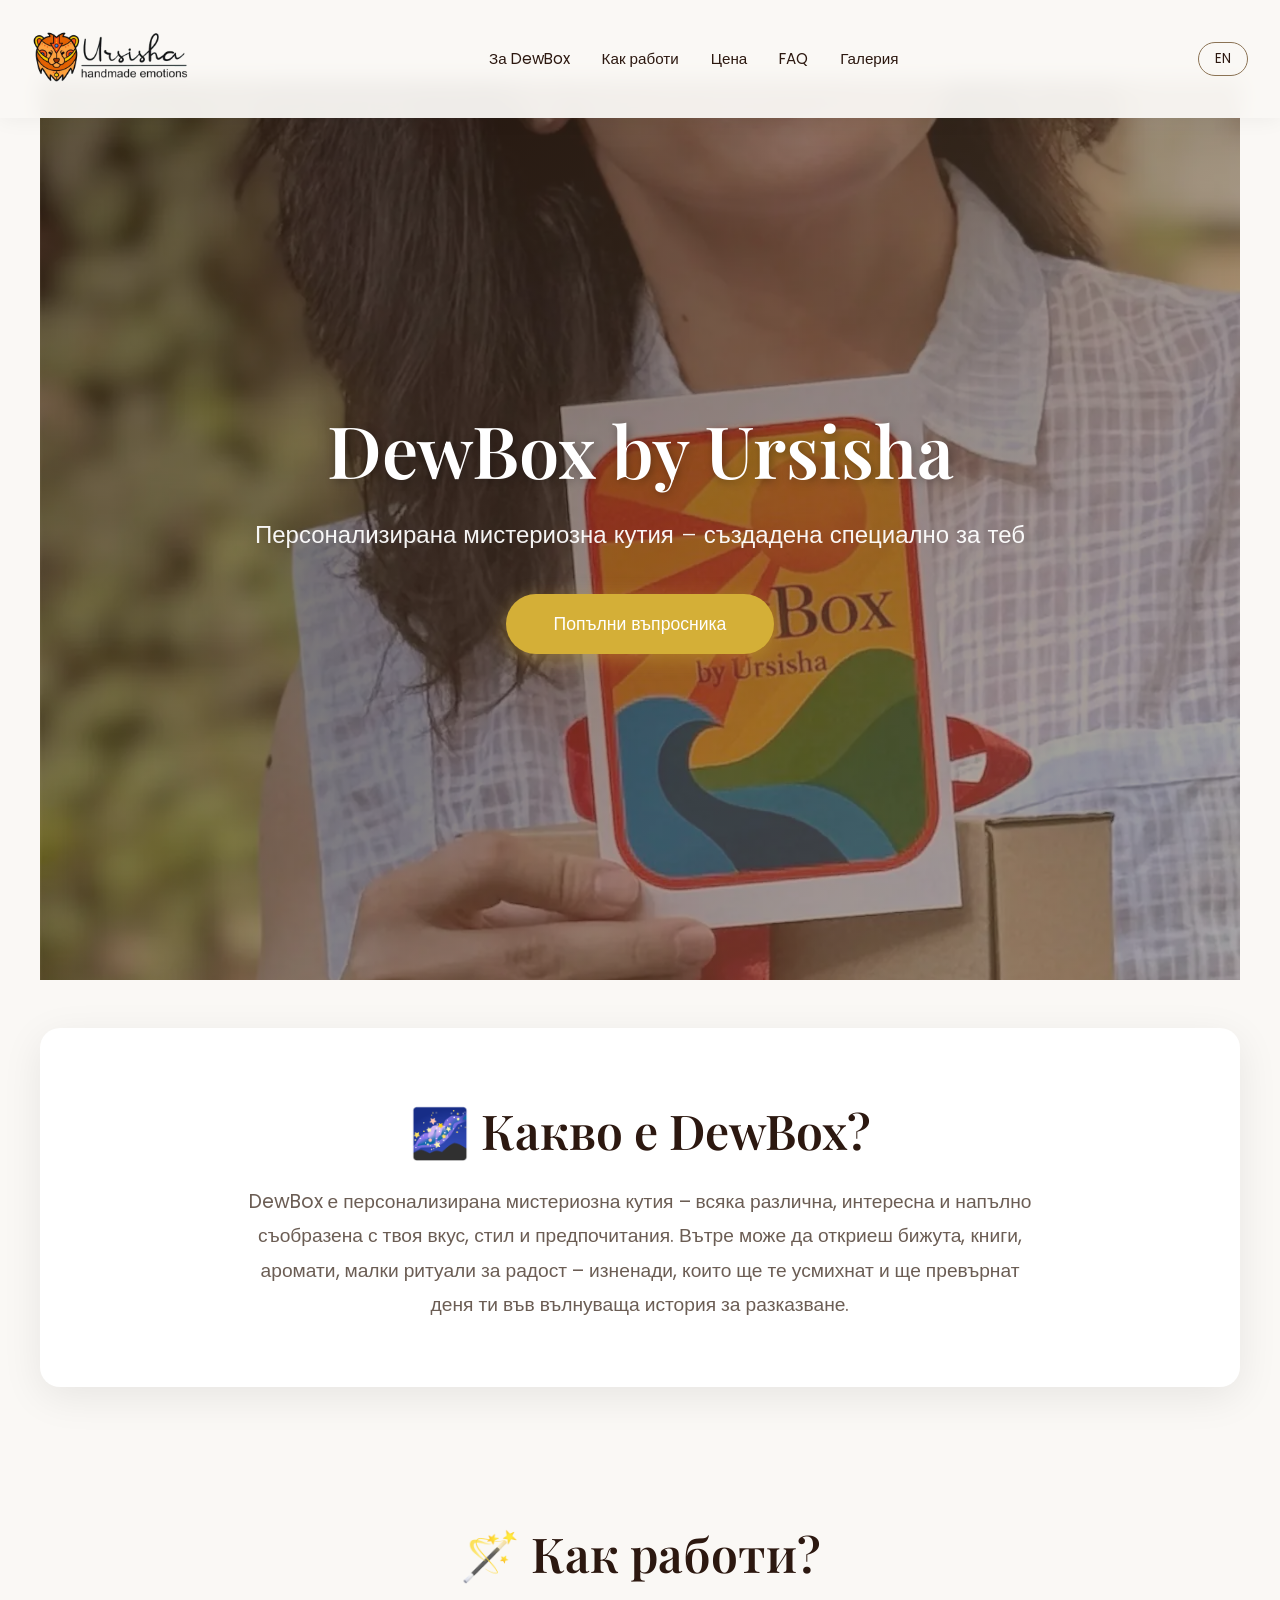
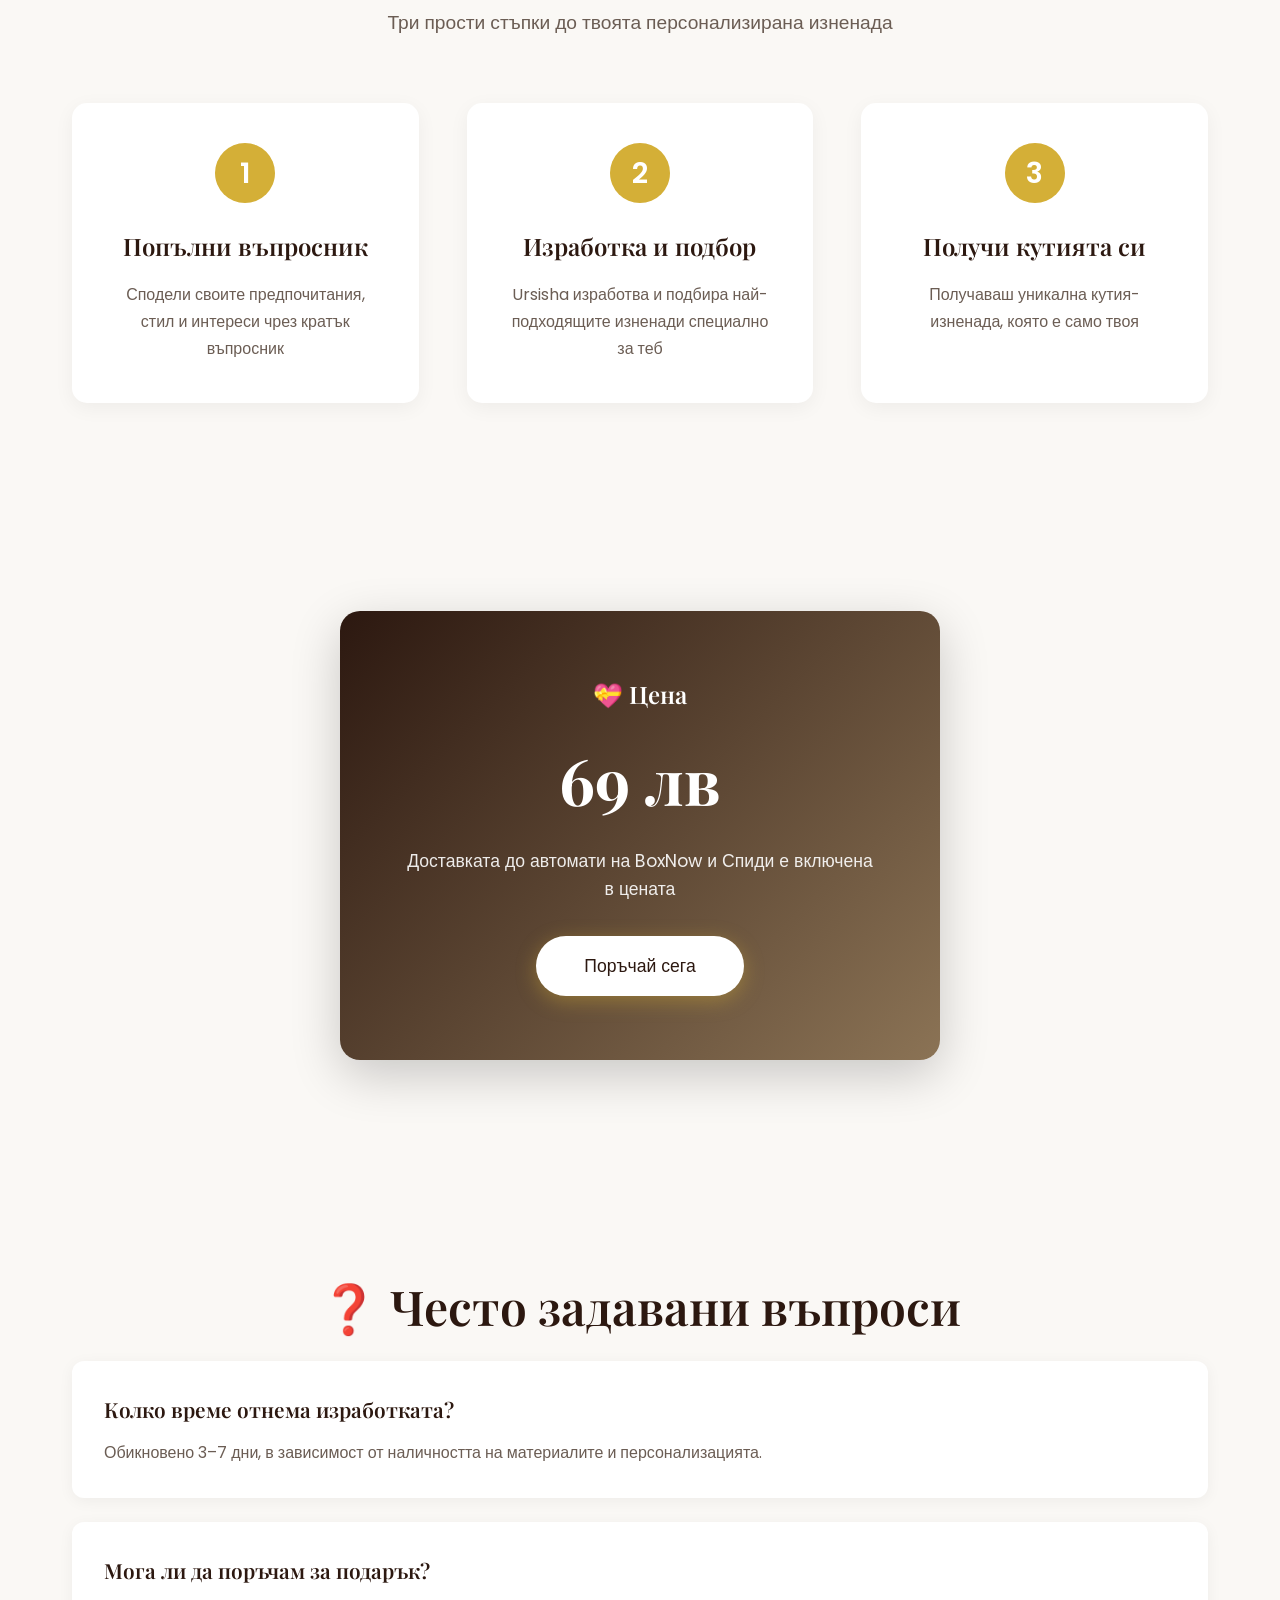
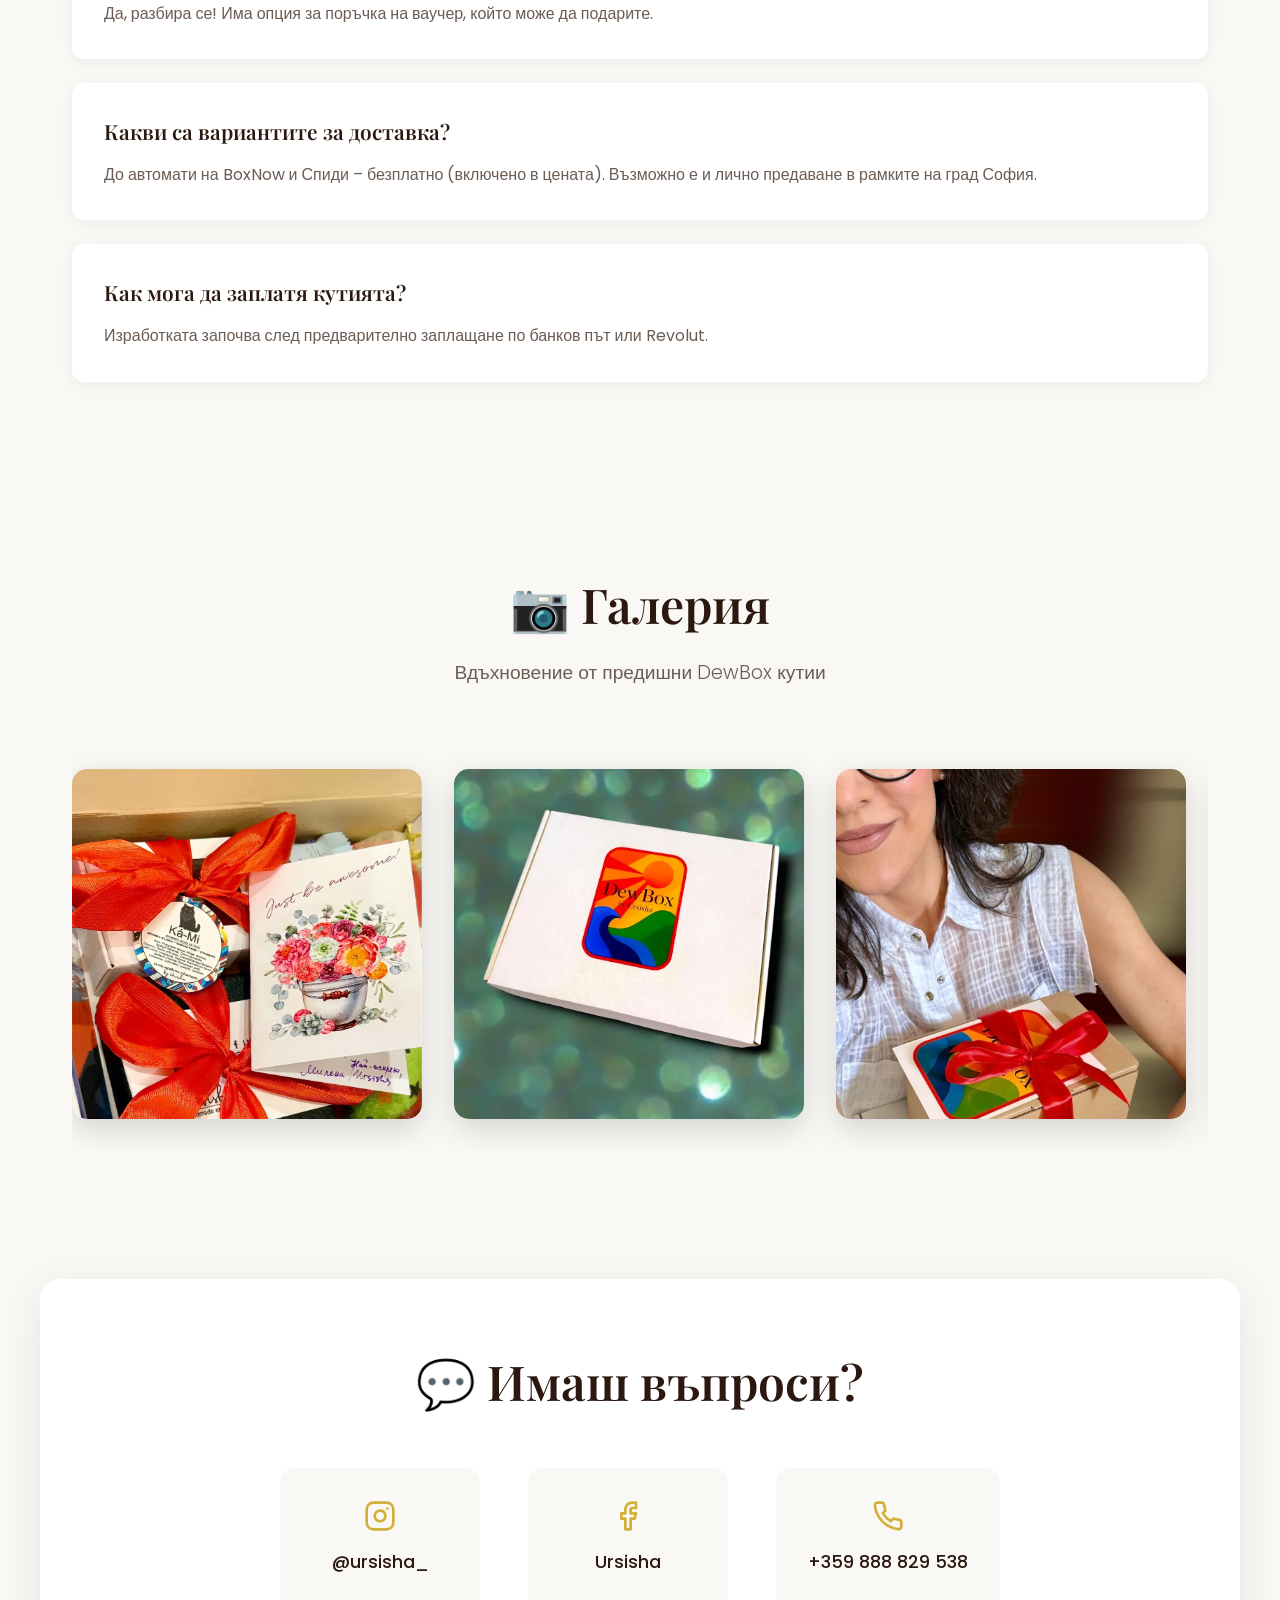
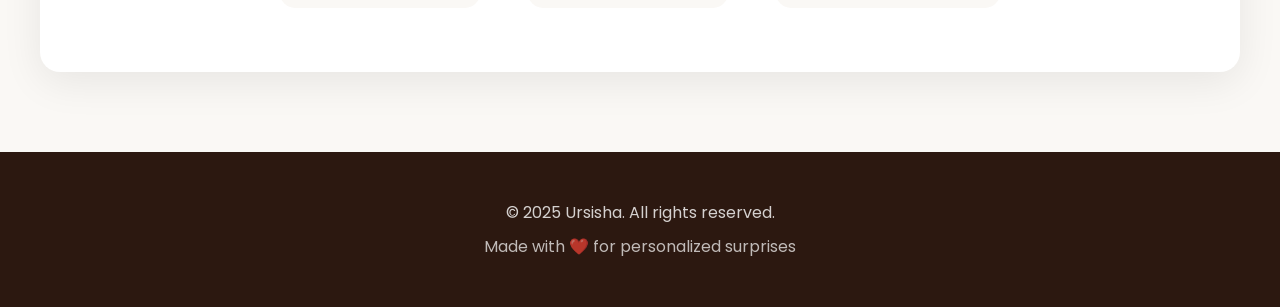
==== index.html @ 119e3745 "Adding hamburger menu for mobile devices" ====
<!DOCTYPE html>
<html lang="bg">
  <head>
    <meta charset="UTF-8" />
    <meta name="viewport" content="width=device-width, initial-scale=1.0" />
    <title>DewBox by Ursisha - Персонализирани Мистериозни Кутии</title>
    <meta
      name="description"
      content="DewBox е персонализирана мистериозна кутия, създадена специално за теб от Ursisha."
    />

    <!-- Favicons -->
    <link
      rel="icon"
      type="image/png"
      sizes="192x192"
      href="assets/icons/favicon-android-chrome-192x192.png"
    />
    <link
      rel="icon"
      type="image/png"
      sizes="512x512"
      href="assets/icons/favicon-android-chrome-512x512.png"
    />
    <link
      rel="apple-touch-icon"
      sizes="180x180"
      href="assets/icons/favicon-apple-touch-icon.png"
    />
    <link rel="icon" type="image/png" href="assets/icons/favicon.png" />

    <!-- Preload critical assets -->
    <link rel="preload" as="image" href="assets/hero-poster.webp" />
    <link
      rel="preload"
      as="image"
      href="assets/branding/logo_horizontal.webp"
    />
    <link rel="preload" as="image" href="assets/branding/logo_small.webp" />

    <link rel="preconnect" href="https://fonts.googleapis.com" />
    <link rel="preconnect" href="https://fonts.gstatic.com" crossorigin />
    <link
      href="https://fonts.googleapis.com/css2?family=Playfair+Display:wght@400;500;600;700&family=Poppins:wght@300;400;500;600&display=swap"
      rel="stylesheet"
    />
    <link rel="stylesheet" href="styles.css" />
  </head>
  <body>
    <header>
      <nav>
        <a href="#" class="logo">
          <img
            src="assets/branding/logo_horizontal.webp"
            alt="Ursisha Logo"
            class="logo-img logo-desktop"
          />
          <img
            src="assets/branding/logo_small.webp"
            alt="Ursisha Logo"
            class="logo-img logo-mobile"
          />
        </a>
        <button
          class="menu-toggle"
          onclick="toggleMenu()"
          aria-label="Toggle menu"
        >
          <span></span>
          <span></span>
          <span></span>
        </button>
        <ul class="nav-links">
          <li>
            <a href="#about" class="nav-link-bg" onclick="closeMenu()"
              >За DewBox</a
            >
          </li>
          <li>
            <a href="#how" class="nav-link-bg" onclick="closeMenu()"
              >Как работи</a
            >
          </li>
          <li>
            <a href="#price" class="nav-link-bg" onclick="closeMenu()">Цена</a>
          </li>
          <li>
            <a href="#faq" class="nav-link-bg" onclick="closeMenu()">FAQ</a>
          </li>
          <li>
            <a href="#gallery" class="nav-link-bg" onclick="closeMenu()"
              >Галерия</a
            >
          </li>
        </ul>
        <button class="lang-switch" onclick="toggleLanguage()">EN</button>
      </nav>
    </header>

    <!-- Bulgarian Content -->
    <div id="bg-content" class="lang-content active">
      <section class="hero">
        <video
          class="hero-video"
          autoplay
          muted
          loop
          playsinline
          preload="none"
          poster="assets/hero-poster.webp"
        >
          <source src="assets/dewbox-hero.mp4" type="video/mp4" />
        </video>
        <div class="hero-overlay"></div>
        <div class="hero-content">
          <h1>DewBox by Ursisha</h1>
          <p class="hero-subtitle">
            Персонализирана мистериозна кутия – създадена специално за теб
          </p>
          <a
            href="https://docs.google.com/forms/d/e/1FAIpQLSe4RmO6APw6d88s1cgk26RI1ptLKJVvBPgyv-P5FHh6_43rCA/viewform"
            target="_blank"
            class="cta-button"
            >Попълни въпросника</a
          >
        </div>
      </section>

      <section id="about" class="about">
        <h2 class="section-title">🌌 Какво е DewBox?</h2>
        <p>
          DewBox е персонализирана мистериозна кутия – всяка различна, интересна
          и напълно съобразена с твоя вкус, стил и предпочитания. Вътре може да
          откриеш бижута, книги, аромати, малки ритуали за радост – изненади,
          които ще те усмихнат и ще превърнат деня ти във вълнуваща история за
          разказване.
        </p>
      </section>

      <section id="how">
        <h2 class="section-title">🪄 Как работи?</h2>
        <p class="section-subtitle">
          Три прости стъпки до твоята персонализирана изненада
        </p>
        <div class="steps">
          <div class="step">
            <div class="step-number">1</div>
            <h3>Попълни въпросник</h3>
            <p>
              Сподели своите предпочитания, стил и интереси чрез кратък
              въпросник
            </p>
          </div>
          <div class="step">
            <div class="step-number">2</div>
            <h3>Изработка и подбор</h3>
            <p>
              Ursisha изработва и подбира най-подходящите изненади специално за
              теб
            </p>
          </div>
          <div class="step">
            <div class="step-number">3</div>
            <h3>Получи кутията си</h3>
            <p>Получаваш уникална кутия-изненада, която е само твоя</p>
          </div>
        </div>
      </section>

      <section id="price">
        <div class="price-box">
          <h2>💝 Цена</h2>
          <div class="price-amount">69 лв</div>
          <p class="price-description">
            Доставката до автомати на BoxNow и Спиди е включена в цената
          </p>
          <a
            href="https://docs.google.com/forms/d/e/1FAIpQLSe4RmO6APw6d88s1cgk26RI1ptLKJVvBPgyv-P5FHh6_43rCA/viewform"
            target="_blank"
            class="cta-button"
            style="
              background: white;
              color: var(--primary-color);
              margin-top: 2rem;
            "
            >Поръчай сега</a
          >
        </div>
      </section>

      <section id="faq">
        <h2 class="section-title">❓ Често задавани въпроси</h2>
        <div class="faq-item">
          <h3>Колко време отнема изработката?</h3>
          <p>
            Обикновено 3–7 дни, в зависимост от наличността на материалите и
            персонализацията.
          </p>
        </div>
        <div class="faq-item">
          <h3>Мога ли да поръчам за подарък?</h3>
          <p>
            Да, разбира се! Има опция за поръчка на ваучер, който може да
            подарите.
          </p>
        </div>
        <div class="faq-item">
          <h3>Какви са вариантите за доставка?</h3>
          <p>
            До автомати на BoxNow и Спиди – безплатно (включено в цената).
            Възможно е и лично предаване в рамките на град София.
          </p>
        </div>
        <div class="faq-item">
          <h3>Как мога да заплатя кутията?</h3>
          <p>
            Изработката започва след предварително заплащане по банков път или
            Revolut.
          </p>
        </div>
      </section>

      <section id="gallery">
        <h2 class="section-title">📷 Галерия</h2>
        <p class="section-subtitle">Вдъхновение от предишни DewBox кутии</p>
        <div class="gallery">
          <div class="gallery-item">
            <img
              src="assets/sample1.webp"
              alt="DewBox пример 1"
              loading="lazy"
            />
          </div>
          <div class="gallery-item">
            <img
              src="assets/sample2.webp"
              alt="DewBox пример 2"
              loading="lazy"
            />
          </div>
          <div class="gallery-item">
            <img
              src="assets/sample3.webp"
              alt="DewBox пример 3"
              loading="lazy"
            />
          </div>
          <div class="gallery-item">
            <img
              src="assets/sample4.webp"
              alt="DewBox пример 4"
              loading="lazy"
            />
          </div>
          <div class="gallery-item">
            <img
              src="assets/sample5.webp"
              alt="DewBox пример 5"
              loading="lazy"
            />
          </div>
          <div class="gallery-item">
            <img
              src="assets/sample6.webp"
              alt="DewBox пример 6"
              loading="lazy"
            />
          </div>
          <div class="gallery-item">
            <img
              src="assets/sample7.webp"
              alt="DewBox пример 7"
              loading="lazy"
            />
          </div>
          <div class="gallery-item">
            <img
              src="assets/sample8.webp"
              alt="DewBox пример 8"
              loading="lazy"
            />
          </div>
          <div class="gallery-item">
            <img
              src="assets/sample9.webp"
              alt="DewBox пример 9"
              loading="lazy"
            />
          </div>
        </div>
      </section>

      <section id="contact" class="contact">
        <h2 class="section-title">💬 Имаш въпроси?</h2>
        <div class="contact-info">
          <a
            href="https://instagram.com/ursisha_"
            target="_blank"
            class="contact-item"
          >
            <svg
              xmlns="http://www.w3.org/2000/svg"
              width="32"
              height="32"
              viewBox="0 0 24 24"
              fill="none"
              stroke="currentColor"
              stroke-width="2"
              stroke-linecap="round"
              stroke-linejoin="round"
            >
              <rect x="2" y="2" width="20" height="20" rx="5" ry="5"></rect>
              <path d="M16 11.37A4 4 0 1 1 12.63 8 4 4 0 0 1 16 11.37z"></path>
              <line x1="17.5" y1="6.5" x2="17.51" y2="6.5"></line>
            </svg>
            <span>@ursisha_</span>
          </a>
          <a
            href="https://facebook.com/ursisha"
            target="_blank"
            class="contact-item"
          >
            <svg
              xmlns="http://www.w3.org/2000/svg"
              width="32"
              height="32"
              viewBox="0 0 24 24"
              fill="none"
              stroke="currentColor"
              stroke-width="2"
              stroke-linecap="round"
              stroke-linejoin="round"
            >
              <path
                d="M18 2h-3a5 5 0 0 0-5 5v3H7v4h3v8h4v-8h3l1-4h-4V7a1 1 0 0 1 1-1h3z"
              ></path>
            </svg>
            <span>Ursisha</span>
          </a>
          <a href="tel:+359888829538" class="contact-item">
            <svg
              xmlns="http://www.w3.org/2000/svg"
              width="32"
              height="32"
              viewBox="0 0 24 24"
              fill="none"
              stroke="currentColor"
              stroke-width="2"
              stroke-linecap="round"
              stroke-linejoin="round"
            >
              <path
                d="M22 16.92v3a2 2 0 0 1-2.18 2 19.79 19.79 0 0 1-8.63-3.07 19.5 19.5 0 0 1-6-6 19.79 19.79 0 0 1-3.07-8.67A2 2 0 0 1 4.11 2h3a2 2 0 0 1 2 1.72 12.84 12.84 0 0 0 .7 2.81 2 2 0 0 1-.45 2.11L8.09 9.91a16 16 0 0 0 6 6l1.27-1.27a2 2 0 0 1 2.11-.45 12.84 12.84 0 0 0 2.81.7A2 2 0 0 1 22 16.92z"
              ></path>
            </svg>
            <span>+359 888 829 538</span>
          </a>
        </div>
      </section>
    </div>

    <!-- English Content -->
    <div id="en-content" class="lang-content">
      <section class="hero">
        <video
          class="hero-video"
          autoplay
          muted
          loop
          playsinline
          preload="none"
          poster="assets/hero-poster.webp"
        >
          <source src="assets/dewbox-hero.mp4" type="video/mp4" />
        </video>
        <div class="hero-overlay"></div>
        <div class="hero-content">
          <h1>DewBox by Ursisha</h1>
          <p class="hero-subtitle">
            A personalized mystery box – created just for you
          </p>
          <a
            href="https://docs.google.com/forms/d/e/1FAIpQLSe4RmO6APw6d88s1cgk26RI1ptLKJVvBPgyv-P5FHh6_43rCA/viewform"
            target="_blank"
            class="cta-button"
            >Fill the Questionnaire</a
          >
        </div>
      </section>

      <section id="about" class="about">
        <h2 class="section-title">🌌 What is DewBox?</h2>
        <p>
          DewBox is a personalized mystery box – each one unique, created based
          on your taste, style, and preferences. Every box is a one-of-a-kind
          surprise, carefully crafted for you by Ursisha.
        </p>
      </section>

      <section id="how">
        <h2 class="section-title">🪄 How it works?</h2>
        <p class="section-subtitle">
          Three simple steps to your personalized surprise
        </p>
        <div class="steps">
          <div class="step">
            <div class="step-number">1</div>
            <h3>Fill the Questionnaire</h3>
            <p>
              Share your preferences, style, and interests through a short
              questionnaire
            </p>
          </div>
          <div class="step">
            <div class="step-number">2</div>
            <h3>Creation & Selection</h3>
            <p>
              Ursisha carefully creates and selects the perfect surprises
              tailored for you
            </p>
          </div>
          <div class="step">
            <div class="step-number">3</div>
            <h3>Receive Your Box</h3>
            <p>You receive a unique surprise box made just for you</p>
          </div>
        </div>
      </section>

      <section id="price">
        <div class="price-box">
          <h2>💝 Price</h2>
          <div class="price-amount">69 BGN</div>
          <p class="price-description">
            Delivery to BoxNow and Speedy lockers is included in the price
          </p>
          <a
            href="https://docs.google.com/forms/d/e/1FAIpQLSe4RmO6APw6d88s1cgk26RI1ptLKJVvBPgyv-P5FHh6_43rCA/viewform"
            target="_blank"
            class="cta-button"
            style="
              background: white;
              color: var(--primary-color);
              margin-top: 2rem;
            "
            >Order Now</a
          >
        </div>
      </section>

      <section id="faq">
        <h2 class="section-title">❓ FAQ</h2>
        <div class="faq-item">
          <h3>How long does it take to prepare my box?</h3>
          <p>
            Usually 3–7 days, depending on material availability and
            personalization.
          </p>
        </div>
        <div class="faq-item">
          <h3>Can I order it as a gift?</h3>
          <p>Yes, of course! There's an option to order a gift voucher.</p>
        </div>
        <div class="faq-item">
          <h3>What delivery options are available?</h3>
          <p>
            To BoxNow and Speedy lockers – free of charge (included in the
            price).
          </p>
        </div>
        <div class="faq-item">
          <h3>How can I pay for the box?</h3>
          <p>
            Preparation begins only after prepayment via bank transfer or
            Revolut.
          </p>
        </div>
      </section>

      <section id="gallery">
        <h2 class="section-title">📷 Gallery</h2>
        <p class="section-subtitle">
          Inspiration from previous DewBox creations
        </p>
        <div class="gallery">
          <div class="gallery-item">
            <img
              src="assets/sample1.webp"
              alt="DewBox example 1"
              loading="lazy"
            />
          </div>
          <div class="gallery-item">
            <img
              src="assets/sample2.webp"
              alt="DewBox example 2"
              loading="lazy"
            />
          </div>
          <div class="gallery-item">
            <img
              src="assets/sample3.webp"
              alt="DewBox example 3"
              loading="lazy"
            />
          </div>
          <div class="gallery-item">
            <img
              src="assets/sample4.webp"
              alt="DewBox example 4"
              loading="lazy"
            />
          </div>
          <div class="gallery-item">
            <img
              src="assets/sample5.webp"
              alt="DewBox example 5"
              loading="lazy"
            />
            <div class="gallery-item-caption">DewBox example 5</div>
          </div>
          <div class="gallery-item">
            <img
              src="assets/sample6.webp"
              alt="DewBox example 6"
              loading="lazy"
            />
            <div class="gallery-item-caption">DewBox example 6</div>
          </div>
          <div class="gallery-item">
            <img
              src="assets/sample7.webp"
              alt="DewBox example 7"
              loading="lazy"
            />
            <div class="gallery-item-caption">DewBox example 7</div>
          </div>
          <div class="gallery-item">
            <img
              src="assets/sample8.webp"
              alt="DewBox example 8"
              loading="lazy"
            />
            <div class="gallery-item-caption">DewBox example 8</div>
          </div>
          <div class="gallery-item">
            <img
              src="assets/sample9.webp"
              alt="DewBox example 9"
              loading="lazy"
            />
            <div class="gallery-item-caption">DewBox example 9</div>
          </div>
        </div>
      </section>

      <section id="contact" class="contact">
        <h2 class="section-title">💬 Get in Touch</h2>
        <div class="contact-info">
          <a
            href="https://instagram.com/ursisha_"
            target="_blank"
            class="contact-item"
          >
            <svg
              xmlns="http://www.w3.org/2000/svg"
              width="32"
              height="32"
              viewBox="0 0 24 24"
              fill="none"
              stroke="currentColor"
              stroke-width="2"
              stroke-linecap="round"
              stroke-linejoin="round"
            >
              <rect x="2" y="2" width="20" height="20" rx="5" ry="5"></rect>
              <path d="M16 11.37A4 4 0 1 1 12.63 8 4 4 0 0 1 16 11.37z"></path>
              <line x1="17.5" y1="6.5" x2="17.51" y2="6.5"></line>
            </svg>
            <span>@ursisha_</span>
          </a>
          <a
            href="https://facebook.com/ursisha"
            target="_blank"
            class="contact-item"
          >
            <svg
              xmlns="http://www.w3.org/2000/svg"
              width="32"
              height="32"
              viewBox="0 0 24 24"
              fill="none"
              stroke="currentColor"
              stroke-width="2"
              stroke-linecap="round"
              stroke-linejoin="round"
            >
              <path
                d="M18 2h-3a5 5 0 0 0-5 5v3H7v4h3v8h4v-8h3l1-4h-4V7a1 1 0 0 1 1-1h3z"
              ></path>
            </svg>
            <span>Ursisha</span>
          </a>
          <a href="tel:+359888829538" class="contact-item">
            <svg
              xmlns="http://www.w3.org/2000/svg"
              width="32"
              height="32"
              viewBox="0 0 24 24"
              fill="none"
              stroke="currentColor"
              stroke-width="2"
              stroke-linecap="round"
              stroke-linejoin="round"
            >
              <path
                d="M22 16.92v3a2 2 0 0 1-2.18 2 19.79 19.79 0 0 1-8.63-3.07 19.5 19.5 0 0 1-6-6 19.79 19.79 0 0 1-3.07-8.67A2 2 0 0 1 4.11 2h3a2 2 0 0 1 2 1.72 12.84 12.84 0 0 0 .7 2.81 2 2 0 0 1-.45 2.11L8.09 9.91a16 16 0 0 0 6 6l1.27-1.27a2 2 0 0 1 2.11-.45 12.84 12.84 0 0 0 2.81.7A2 2 0 0 1 22 16.92z"
              ></path>
            </svg>
            <span>+359 888 829 538</span>
          </a>
        </div>
      </section>
    </div>

    <footer>
      <p>&copy; 2025 Ursisha. All rights reserved.</p>
      <p style="margin-top: 0.5rem; opacity: 0.7">
        Made with ❤️ for personalized surprises
      </p>
    </footer>

    <!-- Lightbox Modal -->
    <div id="lightbox" class="lightbox">
      <span class="lightbox-close">&times;</span>
      <img class="lightbox-content" id="lightbox-img" />
      <div class="lightbox-caption" id="lightbox-caption"></div>
      <button class="lightbox-prev">&#10094;</button>
      <button class="lightbox-next">&#10095;</button>
    </div>

    <script>
      let currentLang = "bg";

      // Mobile menu toggle
      function toggleMenu() {
        const navLinks = document.querySelector(".nav-links");
        const menuToggle = document.querySelector(".menu-toggle");
        navLinks.classList.toggle("active");
        menuToggle.classList.toggle("active");
        document.body.style.overflow = navLinks.classList.contains("active")
          ? "hidden"
          : "auto";
      }

      function closeMenu() {
        const navLinks = document.querySelector(".nav-links");
        const menuToggle = document.querySelector(".menu-toggle");
        navLinks.classList.remove("active");
        menuToggle.classList.remove("active");
        document.body.style.overflow = "auto";
      }

      function toggleLanguage() {
        const bgContent = document.getElementById("bg-content");
        const enContent = document.getElementById("en-content");
        const langButton = document.querySelector(".lang-switch");
        const navLinks = document.querySelectorAll(".nav-link-bg");

        if (currentLang === "bg") {
          bgContent.classList.remove("active");
          enContent.classList.add("active");
          langButton.textContent = "BG";
          currentLang = "en";

          // Update nav links text
          navLinks[0].textContent = "About DewBox";
          navLinks[1].textContent = "How it Works";
          navLinks[2].textContent = "Price";
          navLinks[3].textContent = "FAQ";
          navLinks[4].textContent = "Gallery";
        } else {
          enContent.classList.remove("active");
          bgContent.classList.add("active");
          langButton.textContent = "EN";
          currentLang = "bg";

          // Update nav links text
          navLinks[0].textContent = "За DewBox";
          navLinks[1].textContent = "Как работи";
          navLinks[2].textContent = "Цена";
          navLinks[3].textContent = "FAQ";
          navLinks[4].textContent = "Галерия";
        }
      }

      // Smooth scroll with offset for fixed header
      document.querySelectorAll('a[href^="#"]').forEach((anchor) => {
        anchor.addEventListener("click", function (e) {
          e.preventDefault();
          const targetId = this.getAttribute("href");

          // Find the target section within the active language content
          const activeContent = document.querySelector(".lang-content.active");
          const target = activeContent
            ? activeContent.querySelector(targetId)
            : null;

          if (target) {
            const offset = 80;
            const targetPosition = target.offsetTop - offset;
            window.scrollTo({
              top: targetPosition,
              behavior: "smooth",
            });
          }
        });
      });

      // Lightbox functionality
      const lightbox = document.getElementById("lightbox");
      const lightboxImg = document.getElementById("lightbox-img");
      const lightboxCaption = document.getElementById("lightbox-caption");
      const closeBtn = document.querySelector(".lightbox-close");
      const prevBtn = document.querySelector(".lightbox-prev");
      const nextBtn = document.querySelector(".lightbox-next");

      let currentImageIndex = 0;
      let galleryImages = [];

      // Initialize gallery images
      function updateGalleryImages() {
        const activeContent = document.querySelector(".lang-content.active");
        galleryImages = Array.from(
          activeContent.querySelectorAll(".gallery-item img")
        );
      }

      // Open lightbox
      function openLightbox(index) {
        updateGalleryImages();
        currentImageIndex = index;
        lightboxImg.src = galleryImages[currentImageIndex].src;
        lightboxCaption.textContent = galleryImages[currentImageIndex].alt;
        lightbox.style.display = "flex";
        document.body.style.overflow = "hidden";
      }

      // Close lightbox
      function closeLightbox() {
        lightbox.style.display = "none";
        document.body.style.overflow = "auto";
      }

      // Navigate images
      function changeImage(direction) {
        currentImageIndex += direction;
        if (currentImageIndex >= galleryImages.length) {
          currentImageIndex = 0;
        } else if (currentImageIndex < 0) {
          currentImageIndex = galleryImages.length - 1;
        }
        lightboxImg.src = galleryImages[currentImageIndex].src;
        lightboxCaption.textContent = galleryImages[currentImageIndex].alt;
      }

      // Event listeners for gallery items
      document.addEventListener("click", function (e) {
        if (e.target.closest(".gallery-item img")) {
          const activeContent = document.querySelector(".lang-content.active");
          const clickedImg = e.target;
          const images = Array.from(
            activeContent.querySelectorAll(".gallery-item img")
          );
          const index = images.indexOf(clickedImg);
          openLightbox(index);
        }
      });

      // Close lightbox events
      closeBtn.addEventListener("click", closeLightbox);
      lightbox.addEventListener("click", function (e) {
        if (e.target === lightbox) {
          closeLightbox();
        }
      });

      // Navigation buttons
      prevBtn.addEventListener("click", () => changeImage(-1));
      nextBtn.addEventListener("click", () => changeImage(1));

      // Keyboard navigation
      document.addEventListener("keydown", function (e) {
        if (lightbox.style.display === "flex") {
          if (e.key === "Escape") closeLightbox();
          if (e.key === "ArrowLeft") changeImage(-1);
          if (e.key === "ArrowRight") changeImage(1);
        }
      });
    </script>
  </body>
</html>
---- styles.css ----
* {
  margin: 0;
  padding: 0;
  box-sizing: border-box;
}

:root {
  --primary-color: #2c1810;
  --secondary-color: #d4af37;
  --accent-color: #8b7355;
  --light-bg: #faf8f5;
  --text-dark: #2c1810;
  --text-light: #6b5d54;
}

html {
  scroll-behavior: smooth;
}

body {
  font-family: "Poppins", sans-serif;
  color: var(--text-dark);
  line-height: 1.6;
  background-color: var(--light-bg);
}

h1,
h2,
h3 {
  font-family: "Playfair Display", serif;
  font-weight: 600;
}

/* Header */
header {
  position: fixed;
  top: 0;
  width: 100%;
  background: rgba(250, 248, 245, 0.95);
  backdrop-filter: blur(10px);
  z-index: 1000;
  box-shadow: 0 2px 20px rgba(0, 0, 0, 0.05);
}

nav {
  max-width: 1400px;
  margin: 0 auto;
  padding: 1.5rem 2rem;
  display: flex;
  justify-content: space-between;
  align-items: center;
}

.logo {
  font-family: "Playfair Display", serif;
  font-size: 1.8rem;
  font-weight: 700;
  color: var(--primary-color);
  text-decoration: none;
  display: flex;
  align-items: center;
}

.logo-img {
  height: 70px;
  width: auto;
  object-fit: contain;
  transition: transform 0.3s;
}

.logo-mobile {
  display: none;
}

.logo:hover .logo-img {
  transform: scale(1.05);
}

.nav-links {
  display: flex;
  gap: 2rem;
  list-style: none;
}

.nav-links a {
  color: var(--text-dark);
  text-decoration: none;
  font-weight: 400;
  transition: color 0.3s;
  font-size: 0.95rem;
}

.nav-links a:hover {
  color: var(--secondary-color);
}

.lang-switch {
  background: none;
  border: 1px solid var(--accent-color);
  padding: 0.4rem 1rem;
  border-radius: 20px;
  cursor: pointer;
  color: var(--text-dark);
  font-family: "Poppins", sans-serif;
  transition: all 0.3s;
}

.lang-switch:hover {
  background: var(--secondary-color);
  border-color: var(--secondary-color);
  color: white;
}

/* Mobile Menu Toggle */
.menu-toggle {
  display: none;
  flex-direction: column;
  gap: 5px;
  background: none;
  border: none;
  cursor: pointer;
  padding: 0.5rem;
  z-index: 1001;
}

.menu-toggle span {
  width: 25px;
  height: 3px;
  background: var(--primary-color);
  border-radius: 3px;
  transition: all 0.3s ease;
}

.menu-toggle.active span:nth-child(1) {
  transform: rotate(45deg) translate(8px, 8px);
}

.menu-toggle.active span:nth-child(2) {
  opacity: 0;
}

.menu-toggle.active span:nth-child(3) {
  transform: rotate(-45deg) translate(7px, -7px);
}

/* Hero Section */
.hero {
  position: relative;
  height: 100vh;
  display: flex;
  align-items: center;
  justify-content: center;
  overflow: hidden;
  margin-top: 80px;
}

.hero-video {
  position: absolute;
  top: 0;
  left: 0;
  width: 100%;
  height: 100%;
  object-fit: cover;
  z-index: -1;
}

.hero-overlay {
  position: absolute;
  top: 0;
  left: 0;
  width: 100%;
  height: 100%;
  background: linear-gradient(
    135deg,
    rgba(44, 24, 16, 0.7),
    rgba(139, 115, 85, 0.5)
  );
  z-index: 0;
}

.hero-content {
  position: relative;
  text-align: center;
  color: white;
  z-index: 1;
  max-width: 900px;
  padding: 2rem;
}

.hero h1 {
  font-size: 4.5rem;
  margin-bottom: 1.5rem;
  text-shadow: 2px 2px 10px rgba(0, 0, 0, 0.3);
  line-height: 1.2;
}

.hero-subtitle {
  font-size: 1.5rem;
  font-weight: 300;
  margin-bottom: 2.5rem;
  opacity: 0.95;
}

.cta-button {
  display: inline-block;
  padding: 1rem 3rem;
  background: var(--secondary-color);
  color: white;
  text-decoration: none;
  border-radius: 50px;
  font-weight: 500;
  font-size: 1.1rem;
  transition: all 0.3s;
  box-shadow: 0 5px 20px rgba(212, 175, 55, 0.4);
}

.cta-button:hover {
  transform: translateY(-3px);
  box-shadow: 0 8px 30px rgba(212, 175, 55, 0.6);
}

/* Section Styling */
section {
  max-width: 1200px;
  margin: 0 auto;
  padding: 5rem 2rem;
}

.section-title {
  font-size: 3rem;
  text-align: center;
  margin-bottom: 1rem;
  color: var(--primary-color);
}

.section-subtitle {
  text-align: center;
  font-size: 1.2rem;
  color: var(--text-light);
  margin-bottom: 4rem;
  font-weight: 300;
}

/* About Section */
.about {
  background: white;
  border-radius: 20px;
  padding: 4rem;
  margin: 3rem auto;
  box-shadow: 0 10px 40px rgba(0, 0, 0, 0.08);
}

.about p {
  font-size: 1.2rem;
  line-height: 1.8;
  color: var(--text-light);
  text-align: center;
  max-width: 800px;
  margin: 0 auto;
}

/* How It Works */
.steps {
  display: grid;
  grid-template-columns: repeat(auto-fit, minmax(300px, 1fr));
  gap: 3rem;
  margin-top: 3rem;
}

.step {
  background: white;
  padding: 2.5rem;
  border-radius: 15px;
  text-align: center;
  transition: transform 0.3s;
  box-shadow: 0 5px 20px rgba(0, 0, 0, 0.05);
}

.step:hover {
  transform: translateY(-10px);
}

.step-number {
  width: 60px;
  height: 60px;
  background: var(--secondary-color);
  color: white;
  border-radius: 50%;
  display: flex;
  align-items: center;
  justify-content: center;
  font-size: 1.8rem;
  font-weight: 600;
  margin: 0 auto 1.5rem;
}

.step h3 {
  font-size: 1.5rem;
  margin-bottom: 1rem;
  color: var(--primary-color);
}

.step p {
  color: var(--text-light);
  line-height: 1.7;
}

/* Price Section */
.price-box {
  background: linear-gradient(
    135deg,
    var(--primary-color),
    var(--accent-color)
  );
  color: white;
  padding: 4rem;
  border-radius: 20px;
  text-align: center;
  margin: 3rem auto;
  max-width: 600px;
  box-shadow: 0 15px 50px rgba(0, 0, 0, 0.2);
}

.price-amount {
  font-size: 4rem;
  font-weight: 700;
  margin: 1rem 0;
  font-family: "Playfair Display", serif;
}

.price-description {
  font-size: 1.1rem;
  opacity: 0.9;
  margin-top: 1rem;
}

/* FAQ Section */
.faq-item {
  background: white;
  padding: 2rem;
  margin-bottom: 1.5rem;
  border-radius: 12px;
  box-shadow: 0 3px 15px rgba(0, 0, 0, 0.05);
}

.faq-item h3 {
  font-size: 1.3rem;
  margin-bottom: 0.8rem;
  color: var(--primary-color);
}

.faq-item p {
  color: var(--text-light);
  line-height: 1.7;
}

/* Gallery */
.gallery {
  display: flex;
  gap: 2rem;
  margin-top: 3rem;
  overflow-x: auto;
  overflow-y: hidden;
  scroll-snap-type: x mandatory;
  scroll-behavior: smooth;
  padding: 1rem 0 2rem 0;
  -webkit-overflow-scrolling: touch;
}

/* Hide scrollbar for Chrome, Safari and Opera */
.gallery::-webkit-scrollbar {
  height: 8px;
}

.gallery::-webkit-scrollbar-track {
  background: var(--light-bg);
  border-radius: 10px;
}

.gallery::-webkit-scrollbar-thumb {
  background: var(--accent-color);
  border-radius: 10px;
}

.gallery::-webkit-scrollbar-thumb:hover {
  background: var(--secondary-color);
}

.gallery-item {
  position: relative;
  flex: 0 0 350px;
  height: 350px;
  border-radius: 15px;
  overflow: hidden;
  box-shadow: 0 10px 30px rgba(0, 0, 0, 0.15);
  scroll-snap-align: center;
  transition: transform 0.3s;
}

.gallery-item:hover {
  transform: translateY(-10px);
}

.gallery-item img {
  width: 100%;
  height: 100%;
  object-fit: cover;
  transition: transform 0.5s;
}

.gallery-item:hover img {
  transform: scale(1.1);
}

/* Contact Section */
.contact {
  background: white;
  border-radius: 20px;
  padding: 4rem;
  margin: 3rem auto;
  box-shadow: 0 10px 40px rgba(0, 0, 0, 0.08);
  text-align: center;
}

.contact-info {
  display: flex;
  justify-content: center;
  gap: 3rem;
  margin-top: 3rem;
  flex-wrap: wrap;
}

.contact-item {
  display: flex;
  flex-direction: column;
  align-items: center;
  gap: 1rem;
  padding: 2rem;
  background: var(--light-bg);
  border-radius: 15px;
  text-decoration: none;
  color: var(--text-dark);
  transition: all 0.3s;
  min-width: 200px;
}

.contact-item:hover {
  transform: translateY(-5px);
  box-shadow: 0 10px 30px rgba(0, 0, 0, 0.1);
  background: var(--secondary-color);
  color: white;
}

.contact-item svg {
  color: var(--secondary-color);
  transition: color 0.3s;
}

.contact-item:hover svg {
  color: white;
}

.contact-item span {
  font-size: 1.1rem;
  font-weight: 500;
}

/* Lightbox */
.lightbox {
  display: none;
  position: fixed;
  z-index: 2000;
  left: 0;
  top: 0;
  width: 100%;
  height: 100%;
  background-color: rgba(0, 0, 0, 0.95);
  align-items: center;
  justify-content: center;
  animation: fadeIn 0.3s;
}

@keyframes fadeIn {
  from {
    opacity: 0;
  }
  to {
    opacity: 1;
  }
}

.lightbox-content {
  max-width: 90%;
  max-height: 85vh;
  object-fit: contain;
  border-radius: 10px;
  box-shadow: 0 0 50px rgba(255, 255, 255, 0.1);
  animation: zoomIn 0.3s;
}

@keyframes zoomIn {
  from {
    transform: scale(0.8);
  }
  to {
    transform: scale(1);
  }
}

.lightbox-close {
  position: absolute;
  top: 20px;
  right: 40px;
  color: white;
  font-size: 50px;
  font-weight: 300;
  cursor: pointer;
  transition: all 0.3s;
  z-index: 2001;
  line-height: 1;
  user-select: none;
}

.lightbox-close:hover {
  color: var(--secondary-color);
  transform: rotate(90deg);
}

.lightbox-caption {
  position: absolute;
  bottom: 30px;
  left: 50%;
  transform: translateX(-50%);
  color: white;
  font-size: 1.2rem;
  text-align: center;
  background: rgba(0, 0, 0, 0.7);
  padding: 1rem 2rem;
  border-radius: 30px;
  max-width: 80%;
}

.lightbox-prev,
.lightbox-next {
  position: absolute;
  top: 50%;
  transform: translateY(-50%);
  background: rgba(212, 175, 55, 0.8);
  color: white;
  border: none;
  font-size: 30px;
  padding: 1rem 1.5rem;
  cursor: pointer;
  border-radius: 5px;
  transition: all 0.3s;
  z-index: 2001;
  user-select: none;
}

.lightbox-prev:hover,
.lightbox-next:hover {
  background: var(--secondary-color);
  transform: translateY(-50%) scale(1.1);
}

.lightbox-prev {
  left: 30px;
}

.lightbox-next {
  right: 30px;
}

.gallery-item img {
  cursor: pointer;
}

/* Footer */
footer {
  background: var(--primary-color);
  color: white;
  text-align: center;
  padding: 3rem 2rem;
  margin-top: 5rem;
}

footer p {
  opacity: 0.8;
}

/* Language Toggle */
.lang-content {
  display: none;
}

.lang-content.active {
  display: block;
}

/* Responsive */
@media (max-width: 768px) {
  /* Logo switch for mobile */
  .logo-desktop {
    display: none;
  }

  .logo-mobile {
    display: block;
  }

  .logo-img {
    height: 45px;
  }

  /* Mobile navigation */
  nav {
    padding: 1rem 1.5rem;
  }

  .menu-toggle {
    display: flex;
  }

  .nav-links {
    position: fixed;
    top: 0;
    right: -100%;
    height: 100vh;
    width: 70%;
    max-width: 300px;
    background: rgba(250, 248, 245, 0.98);
    backdrop-filter: blur(10px);
    flex-direction: column;
    justify-content: center;
    align-items: center;
    gap: 2rem;
    transition: right 0.3s ease;
    box-shadow: -5px 0 20px rgba(0, 0, 0, 0.1);
    z-index: 999;
  }

  .nav-links.active {
    right: 0;
  }

  .nav-links li {
    opacity: 0;
    transform: translateX(50px);
    transition: all 0.3s ease;
  }

  .nav-links.active li {
    opacity: 1;
    transform: translateX(0);
  }

  .nav-links.active li:nth-child(1) {
    transition-delay: 0.1s;
  }
  .nav-links.active li:nth-child(2) {
    transition-delay: 0.2s;
  }
  .nav-links.active li:nth-child(3) {
    transition-delay: 0.3s;
  }
  .nav-links.active li:nth-child(4) {
    transition-delay: 0.4s;
  }
  .nav-links.active li:nth-child(5) {
    transition-delay: 0.5s;
  }

  .nav-links a {
    font-size: 1.2rem;
    font-weight: 500;
  }

  .lang-switch {
    padding: 0.5rem 1.2rem;
    font-size: 1rem;
  }

  .hero h1 {
    font-size: 2.5rem;
  }

  .hero-subtitle {
    font-size: 1.1rem;
  }

  .section-title {
    font-size: 2rem;
  }

  section {
    padding: 3rem 1.5rem;
  }

  .about {
    padding: 2rem;
  }

  .steps {
    grid-template-columns: 1fr;
  }

  .contact {
    padding: 2rem;
  }

  .contact-info {
    flex-direction: column;
    gap: 1.5rem;
  }

  .contact-item {
    min-width: 100%;
  }

  /* Mobile gallery adjustments */
  .gallery {
    gap: 1rem;
  }

  .gallery-item {
    flex: 0 0 280px;
    height: 280px;
  }

  /* Mobile lightbox adjustments */
  .lightbox-close {
    top: 10px;
    right: 20px;
    font-size: 40px;
  }

  .lightbox-prev,
  .lightbox-next {
    font-size: 24px;
    padding: 0.8rem 1rem;
  }

  .lightbox-prev {
    left: 10px;
  }

  .lightbox-next {
    right: 10px;
  }

  .lightbox-caption {
    font-size: 1rem;
    padding: 0.8rem 1.5rem;
    bottom: 20px;
  }

  .lightbox-content {
    max-width: 95%;
    max-height: 80vh;
  }
}
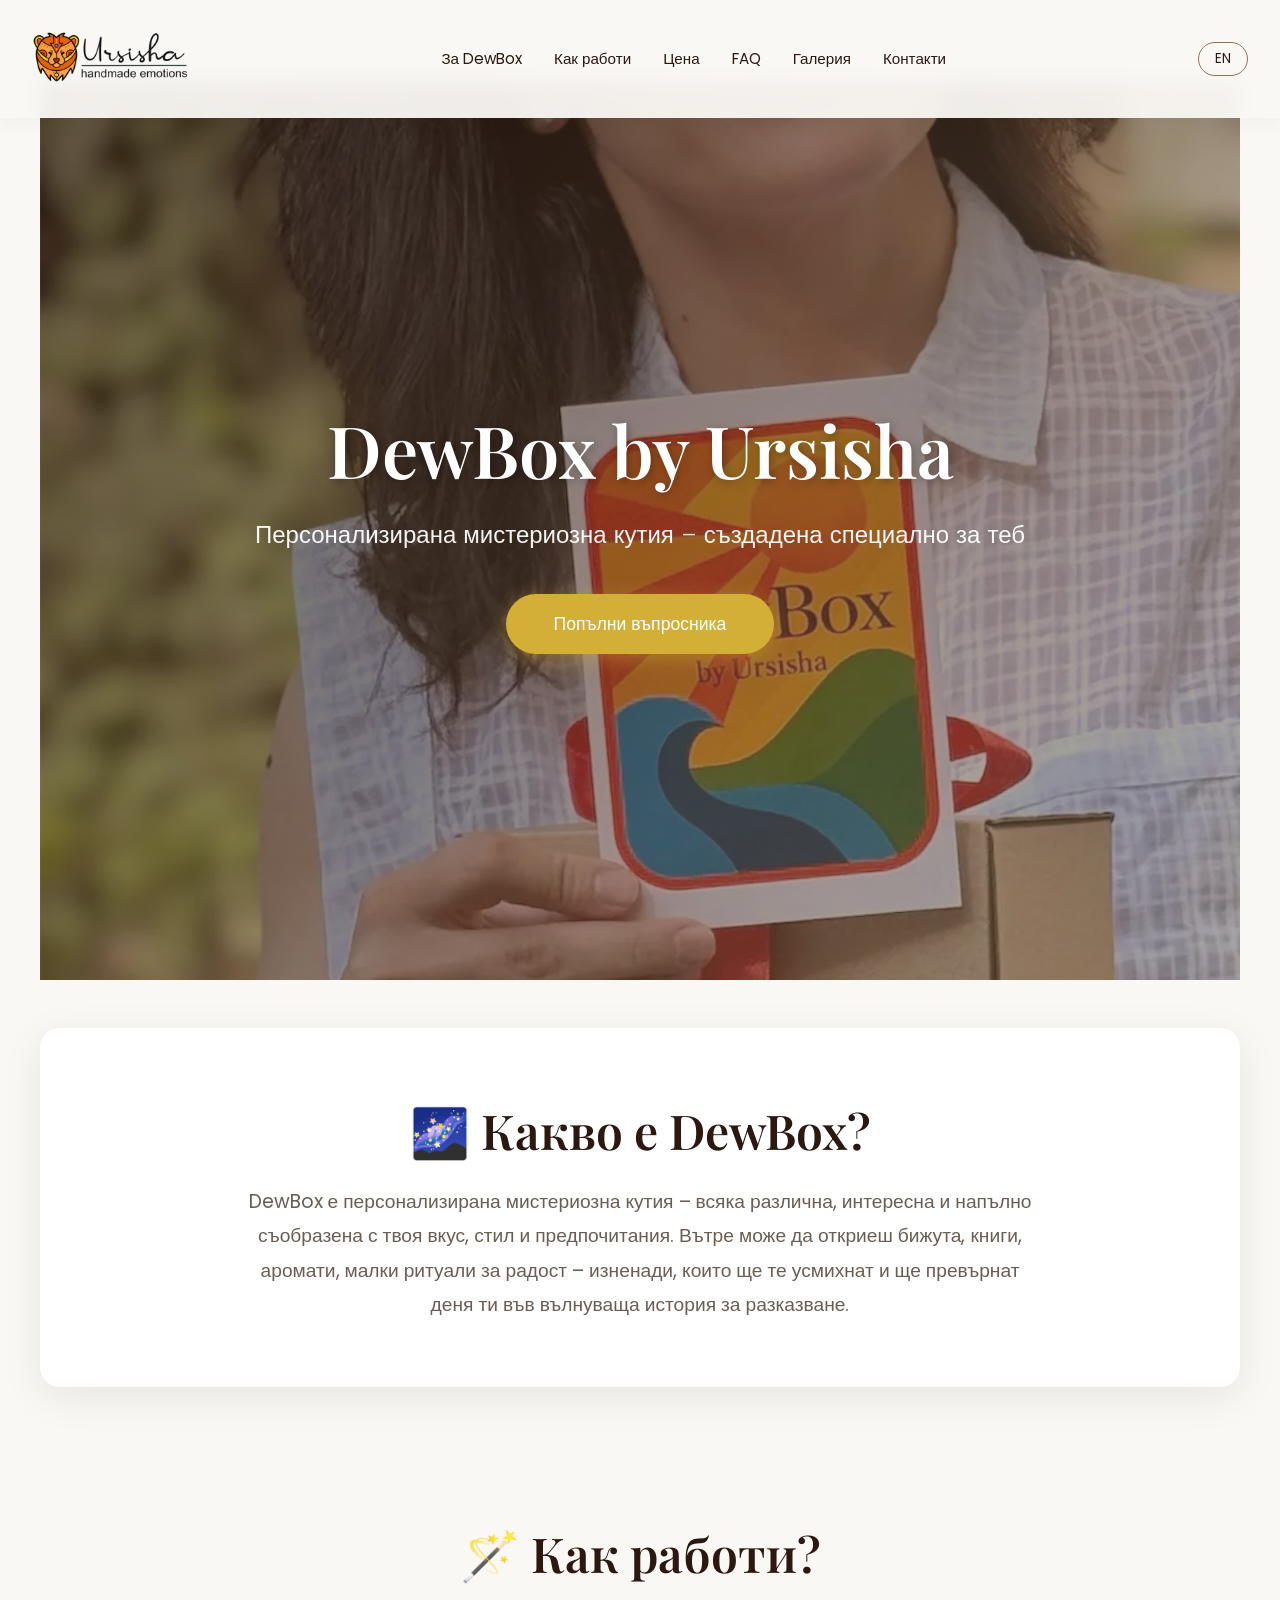
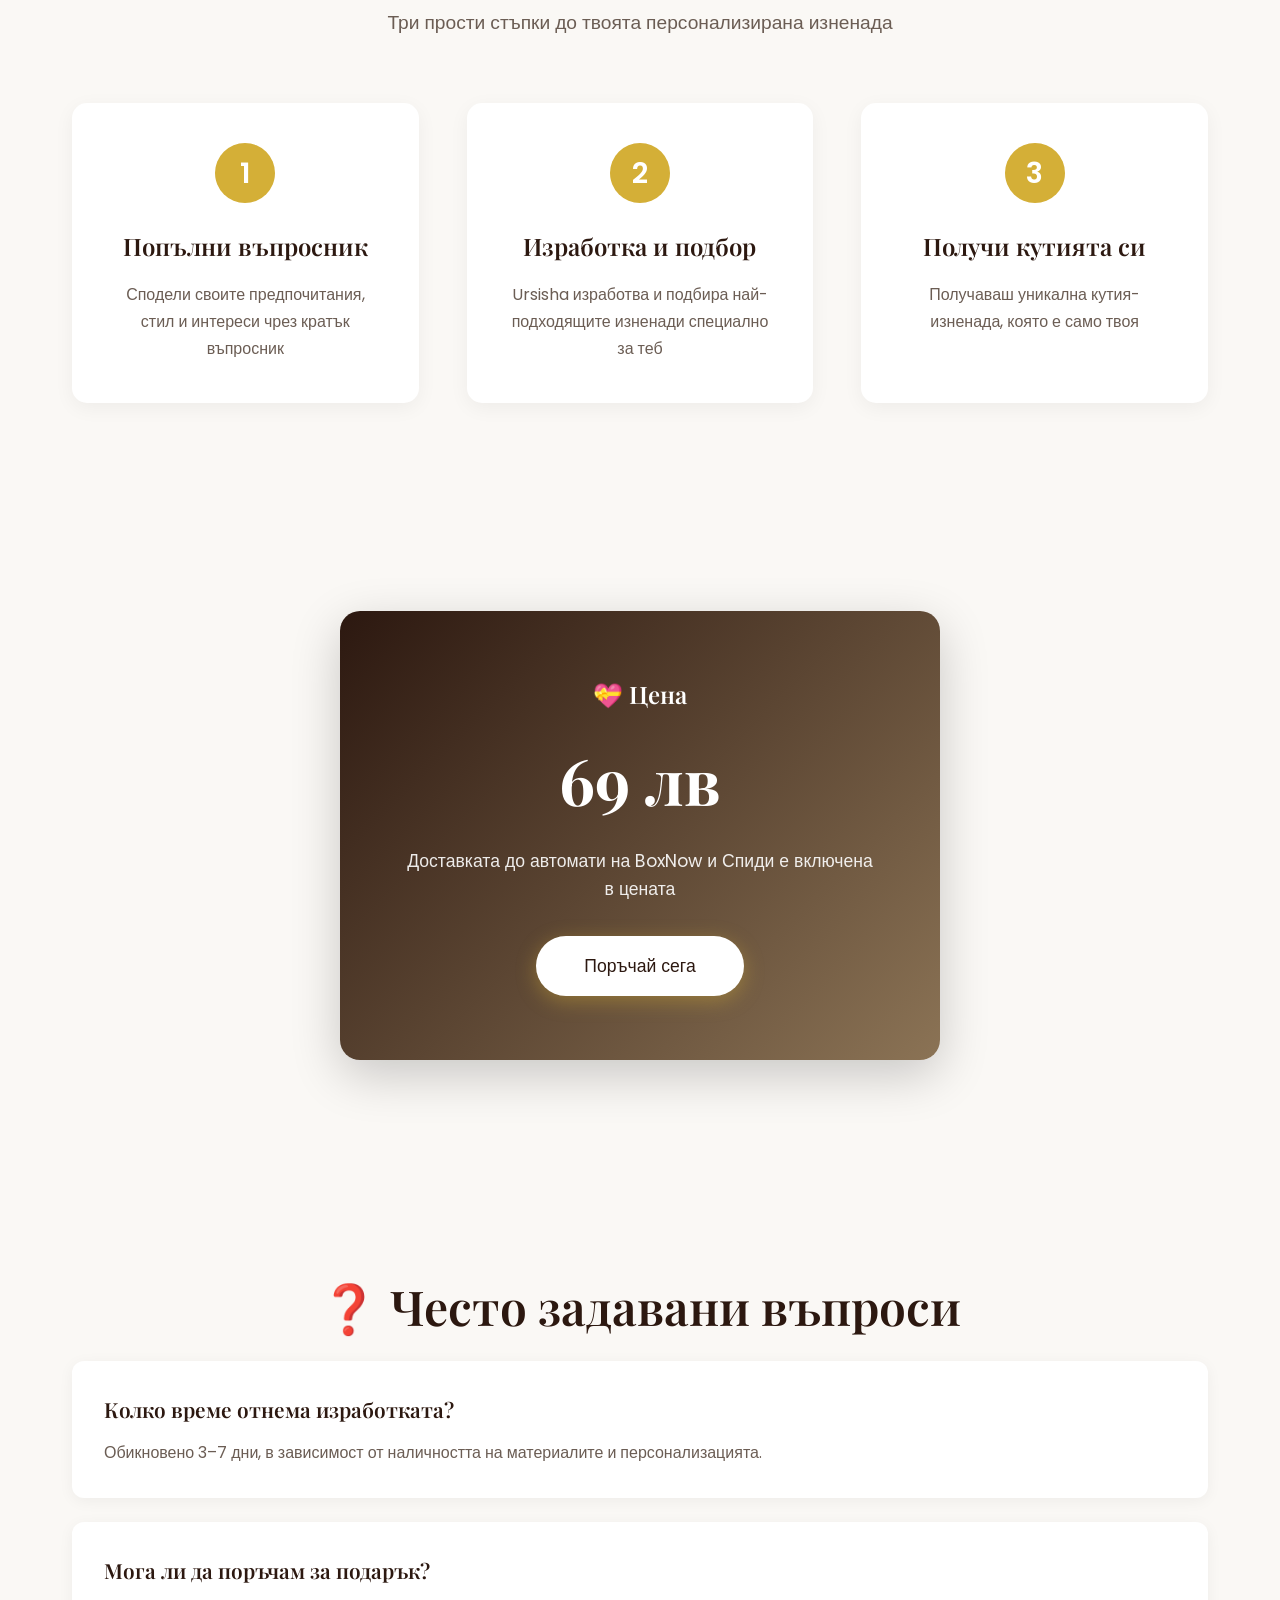
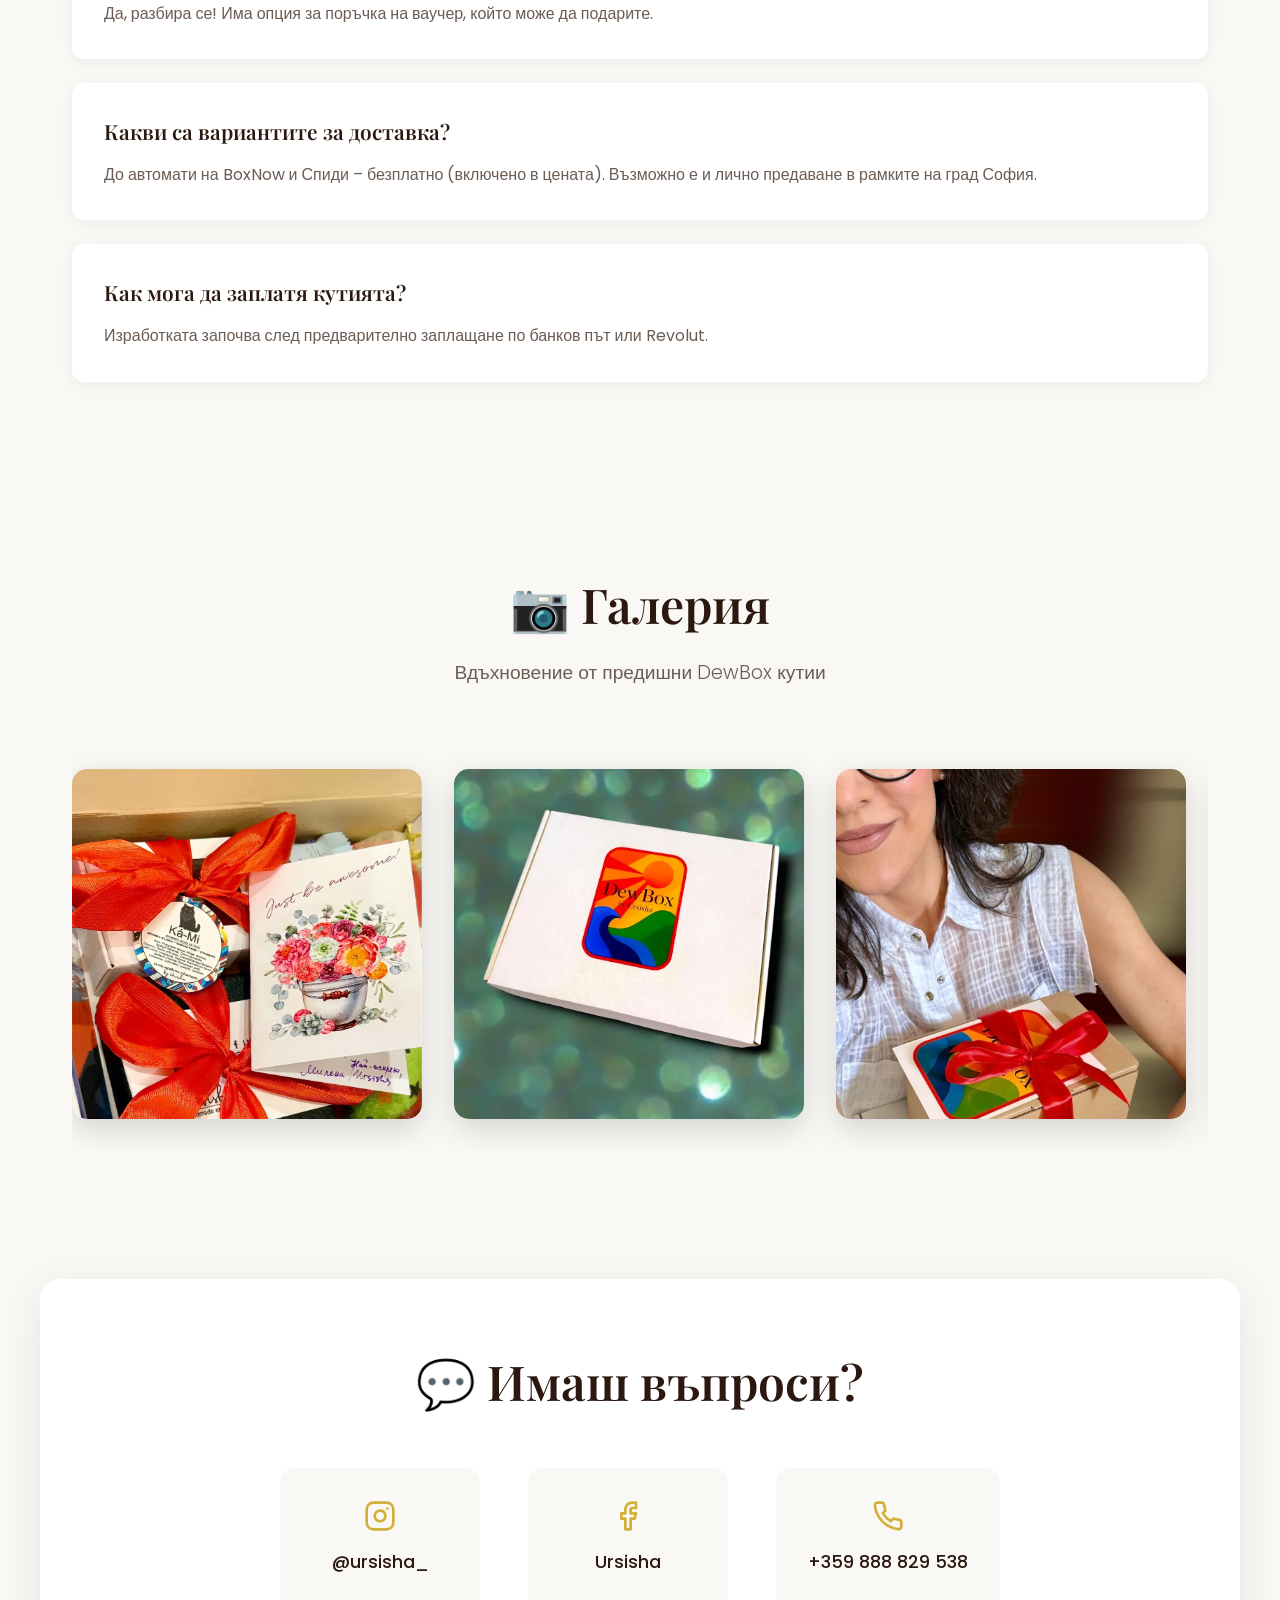
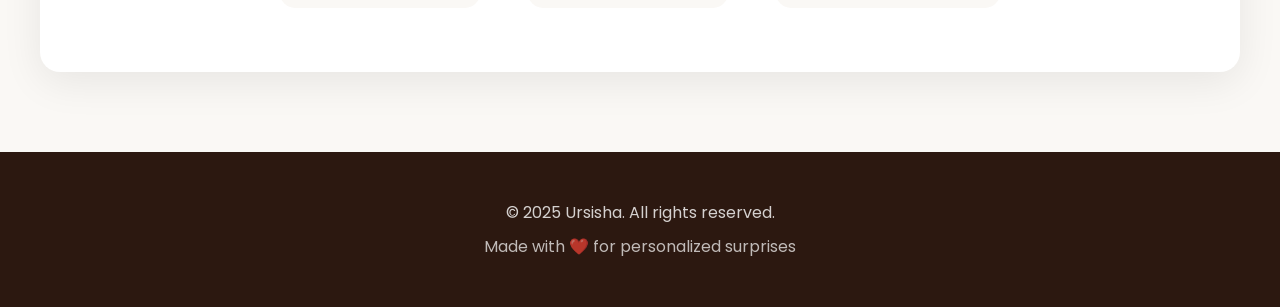
==== commit a1fe285f: "Adding Contacts to header" ====
--- a/index.html
+++ b/index.html
@@ -92,6 +92,11 @@
               >Галерия</a
             >
           </li>
+          <li>
+            <a href="#contact" class="nav-link-bg" onclick="closeMenu()"
+              >Контакти</a
+            >
+          </li>
         </ul>
         <button class="lang-switch" onclick="toggleLanguage()">EN</button>
       </nav>
@@ -679,6 +684,7 @@
           navLinks[2].textContent = "Price";
           navLinks[3].textContent = "FAQ";
           navLinks[4].textContent = "Gallery";
+          navLinks[5].textContent = "Contact";
         } else {
           enContent.classList.remove("active");
           bgContent.classList.add("active");
@@ -691,6 +697,7 @@
           navLinks[2].textContent = "Цена";
           navLinks[3].textContent = "FAQ";
           navLinks[4].textContent = "Галерия";
+          navLinks[5].textContent = "Контакти";
         }
       }
 
--- a/styles.css
+++ b/styles.css
@@ -598,7 +598,7 @@
 }
 
 /* Responsive */
-@media (max-width: 768px) {
+@media (max-width: 830px) {
   /* Logo switch for mobile */
   .logo-desktop {
     display: none;
@@ -669,6 +669,9 @@
   .nav-links.active li:nth-child(5) {
     transition-delay: 0.5s;
   }
+  .nav-links.active li:nth-child(6) {
+    transition-delay: 0.6s;
+  }
 
   .nav-links a {
     font-size: 1.2rem;
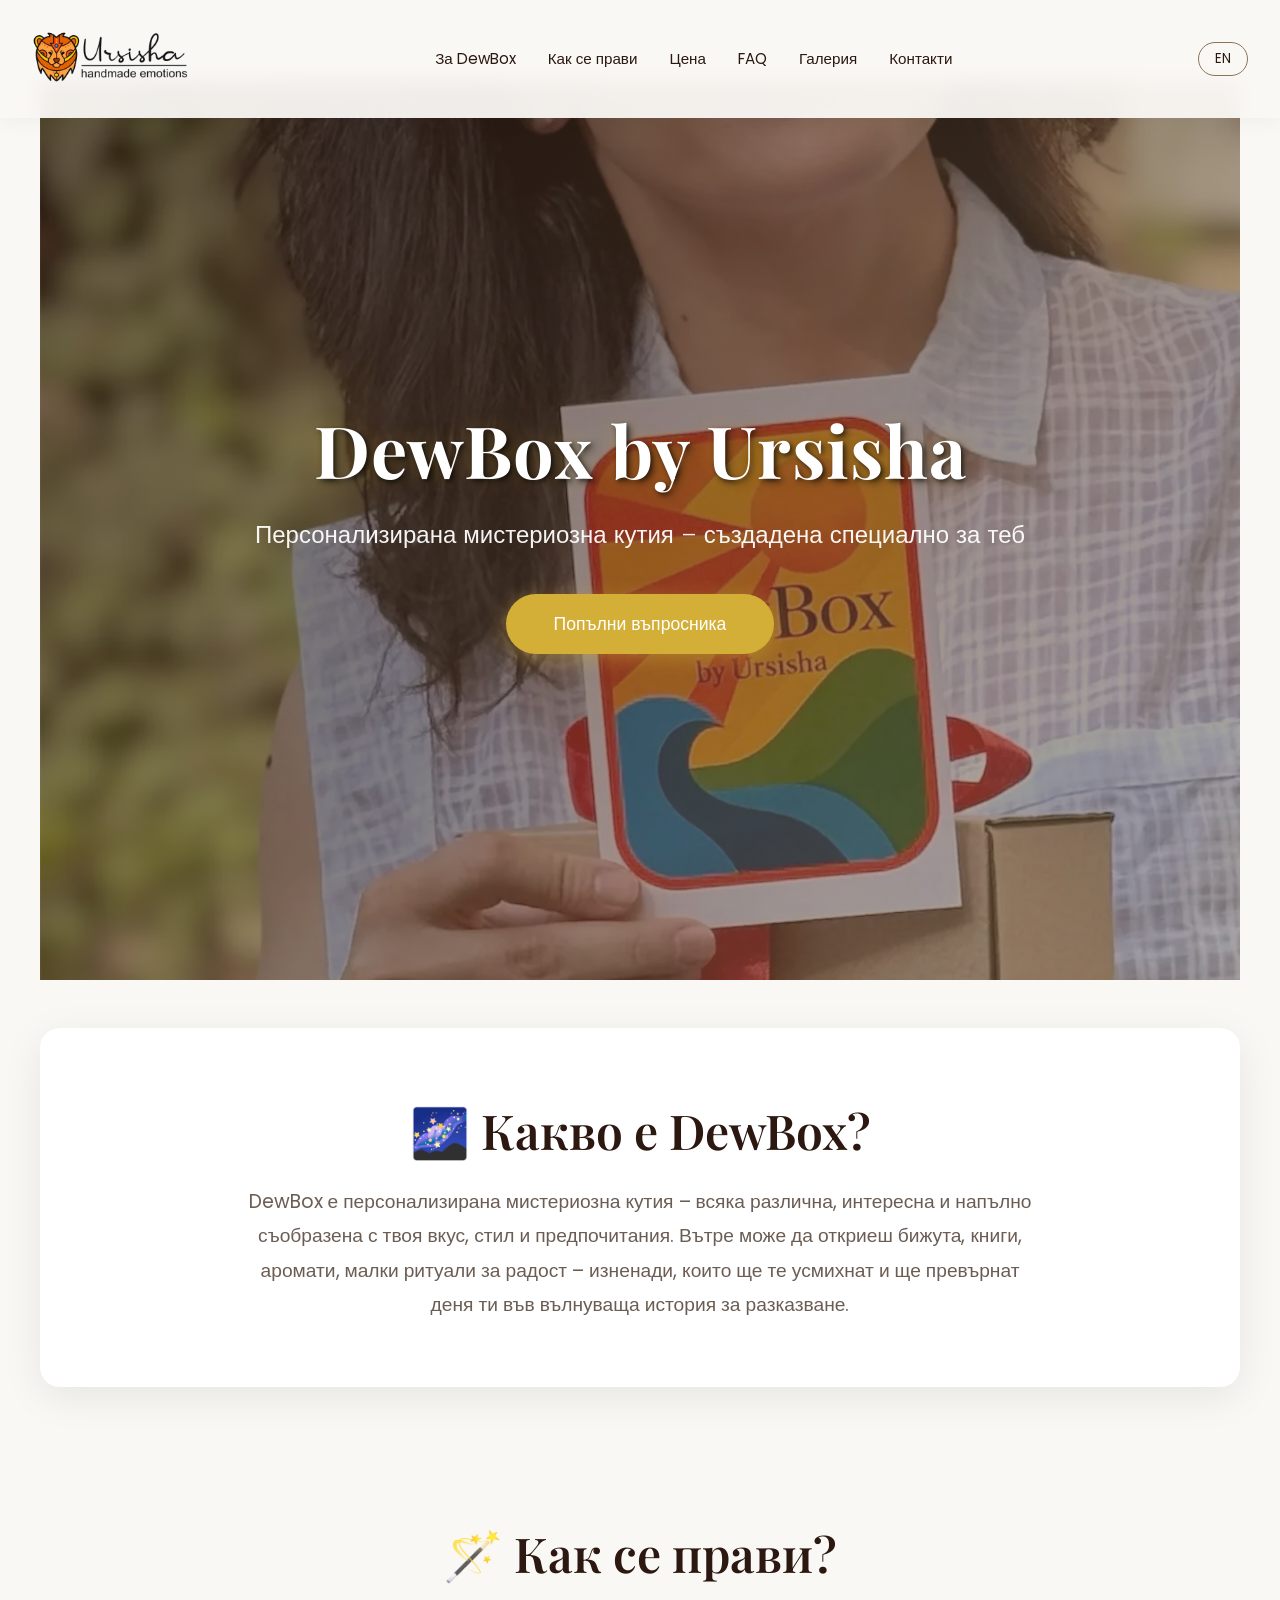
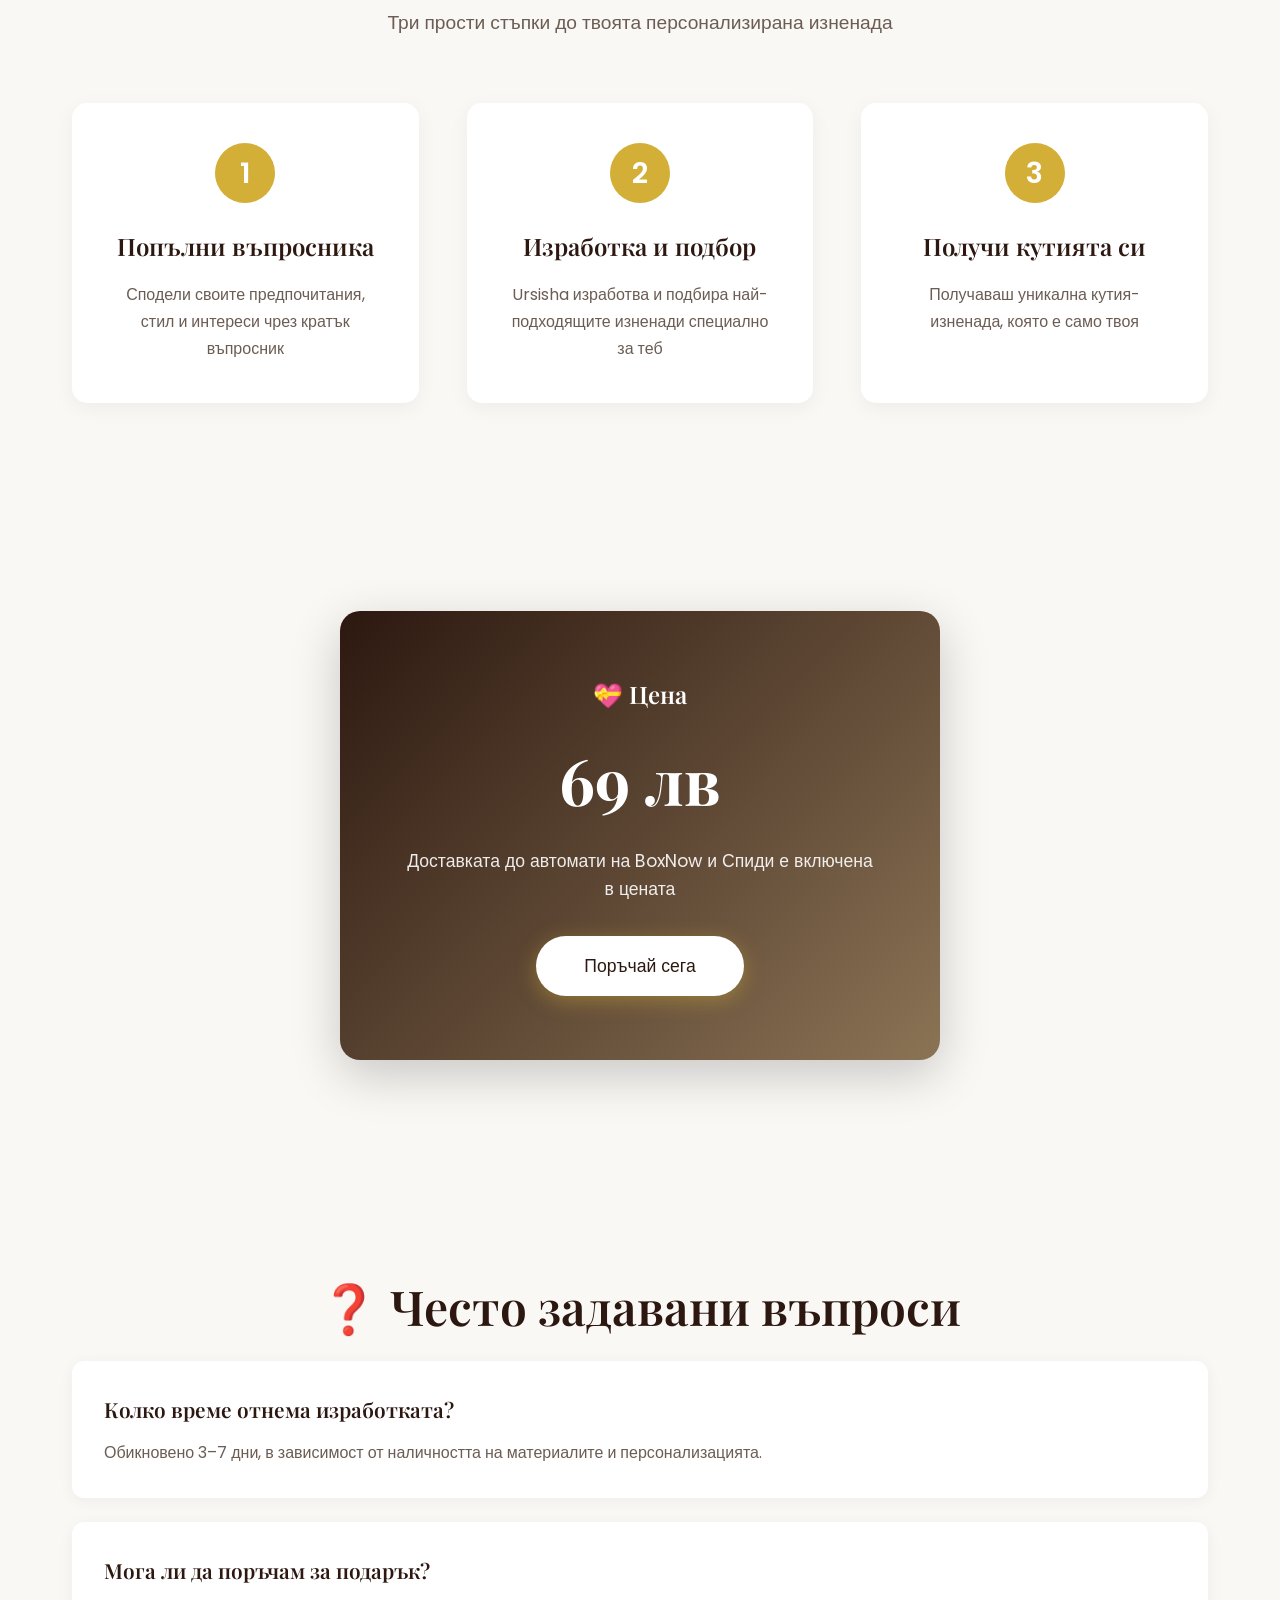
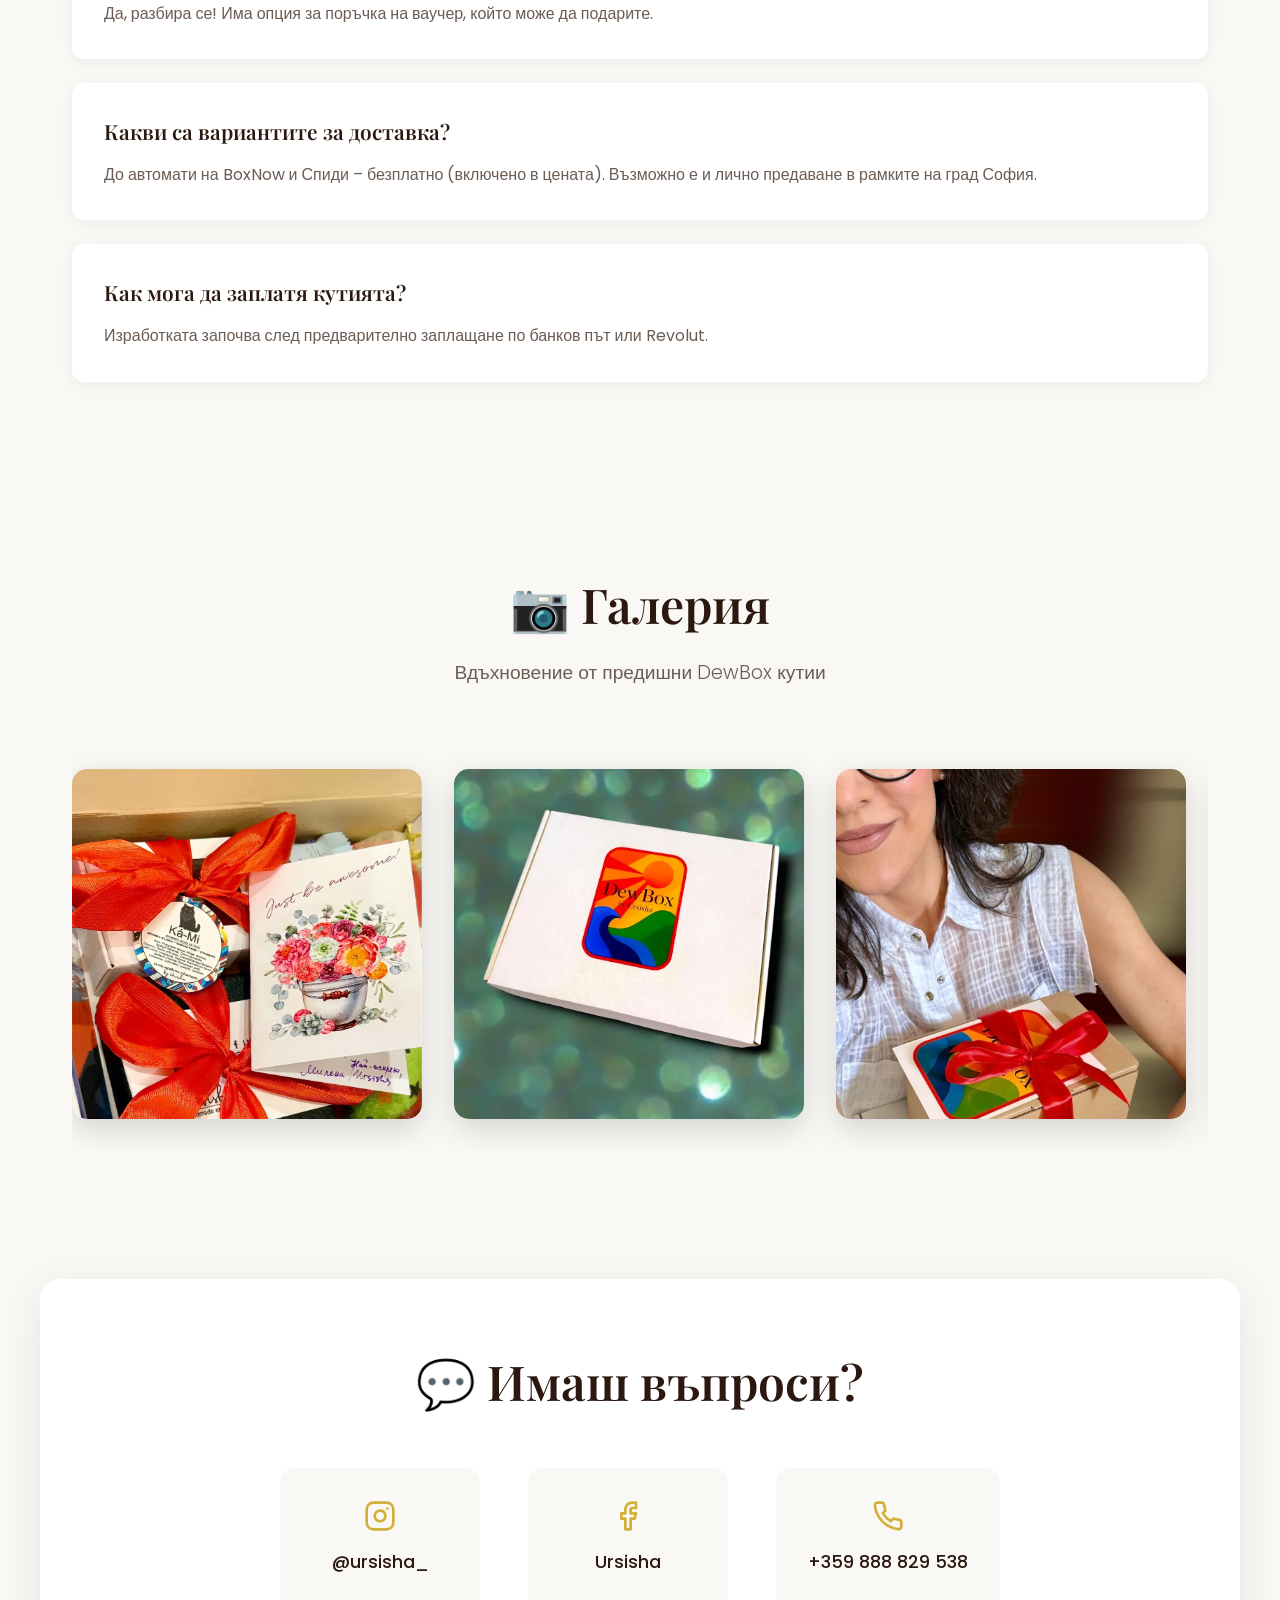
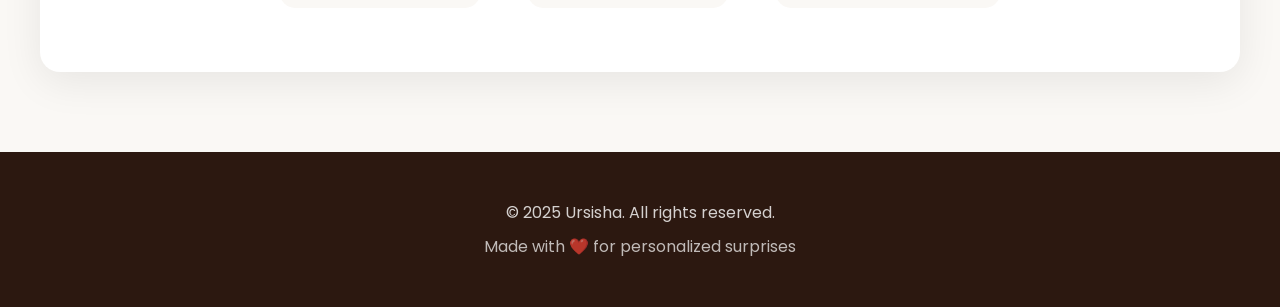
==== commit 52ac900f: "Minor tweaks" ====
--- a/index.html
+++ b/index.html
@@ -78,7 +78,7 @@
           </li>
           <li>
             <a href="#how" class="nav-link-bg" onclick="closeMenu()"
-              >Как работи</a
+              >Как се прави</a
             >
           </li>
           <li>
@@ -143,14 +143,14 @@
       </section>
 
       <section id="how">
-        <h2 class="section-title">🪄 Как работи?</h2>
+        <h2 class="section-title">🪄 Как се прави?</h2>
         <p class="section-subtitle">
           Три прости стъпки до твоята персонализирана изненада
         </p>
         <div class="steps">
           <div class="step">
             <div class="step-number">1</div>
-            <h3>Попълни въпросник</h3>
+            <h3>Попълни въпросника</h3>
             <p>
               Сподели своите предпочитания, стил и интереси чрез кратък
               въпросник
@@ -403,7 +403,7 @@
       </section>
 
       <section id="how">
-        <h2 class="section-title">🪄 How it works?</h2>
+        <h2 class="section-title">🪄 How it's made?</h2>
         <p class="section-subtitle">
           Three simple steps to your personalized surprise
         </p>
@@ -680,7 +680,7 @@
 
           // Update nav links text
           navLinks[0].textContent = "About DewBox";
-          navLinks[1].textContent = "How it Works";
+          navLinks[1].textContent = "How it's made";
           navLinks[2].textContent = "Price";
           navLinks[3].textContent = "FAQ";
           navLinks[4].textContent = "Gallery";
@@ -693,7 +693,7 @@
 
           // Update nav links text
           navLinks[0].textContent = "За DewBox";
-          navLinks[1].textContent = "Как работи";
+          navLinks[1].textContent = "Как се прави";
           navLinks[2].textContent = "Цена";
           navLinks[3].textContent = "FAQ";
           navLinks[4].textContent = "Галерия";
--- a/styles.css
+++ b/styles.css
@@ -190,9 +190,21 @@
 .hero h1 {
   font-size: 4.5rem;
   margin-bottom: 1.5rem;
+  text-shadow: 
+    2px 2px 4px rgba(0, 0, 0, 0.5),
+    4px 4px 8px rgba(0, 0, 0, 0.4),
+    0 0 20px rgba(212, 175, 55, 0.3);
+  line-height: 1.2;
+  letter-spacing: 1px;
+  font-weight: 700;
+}
+
+/* .hero h1 {
+  font-size: 4.5rem;
+  margin-bottom: 1.5rem;
   text-shadow: 2px 2px 10px rgba(0, 0, 0, 0.3);
   line-height: 1.2;
-}
+} */
 
 .hero-subtitle {
   font-size: 1.5rem;
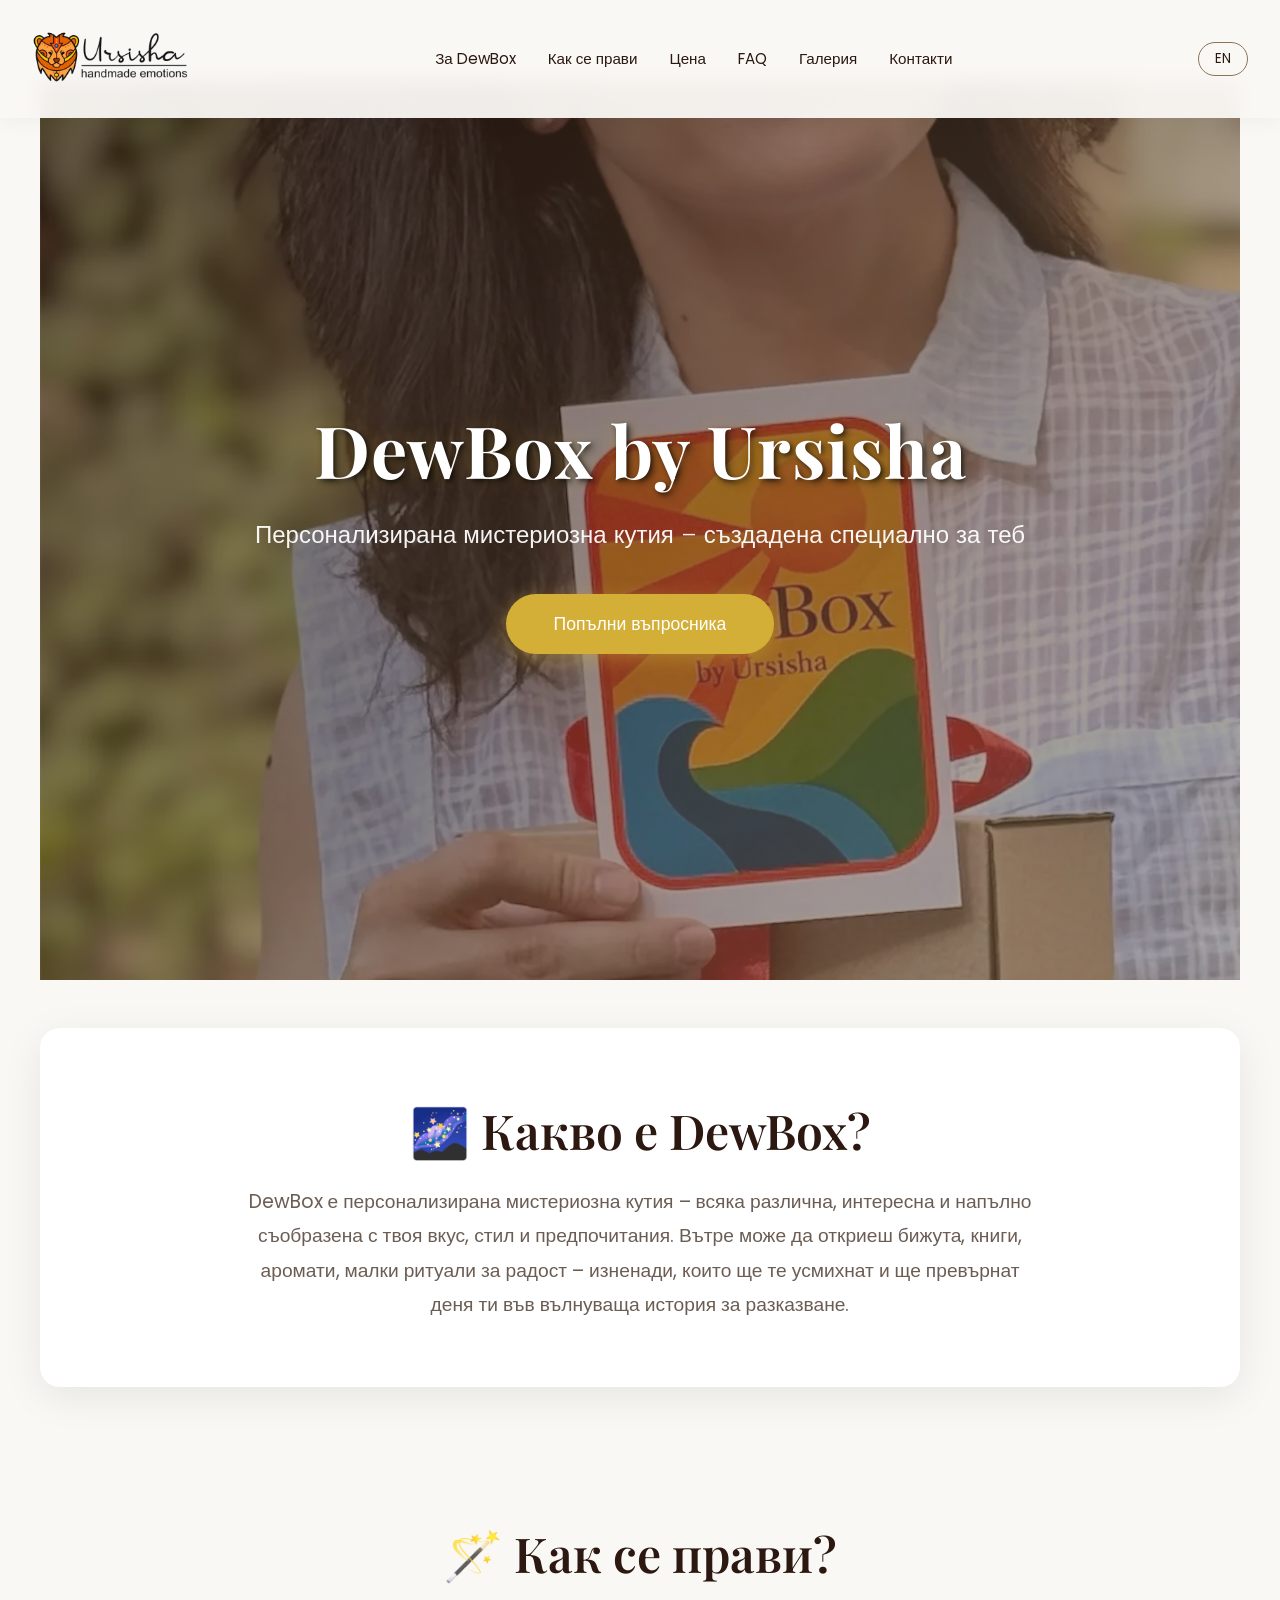
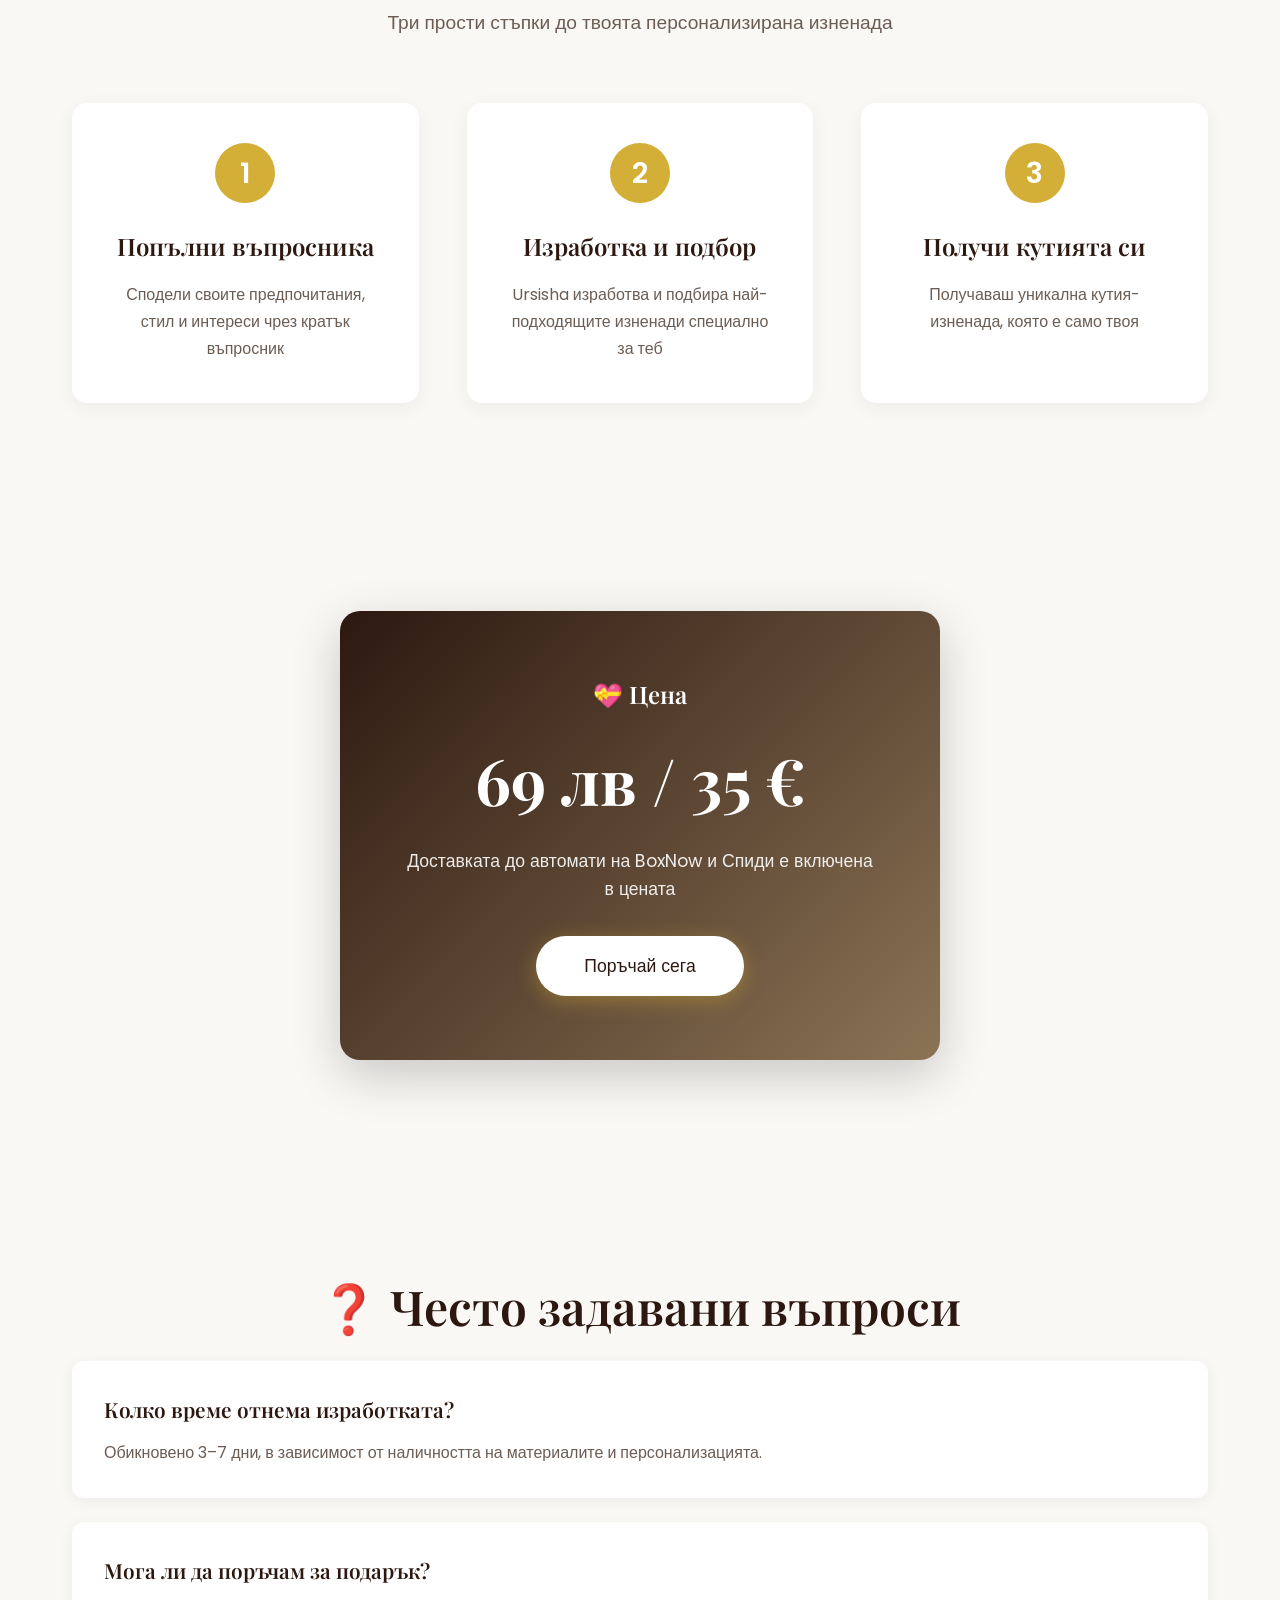
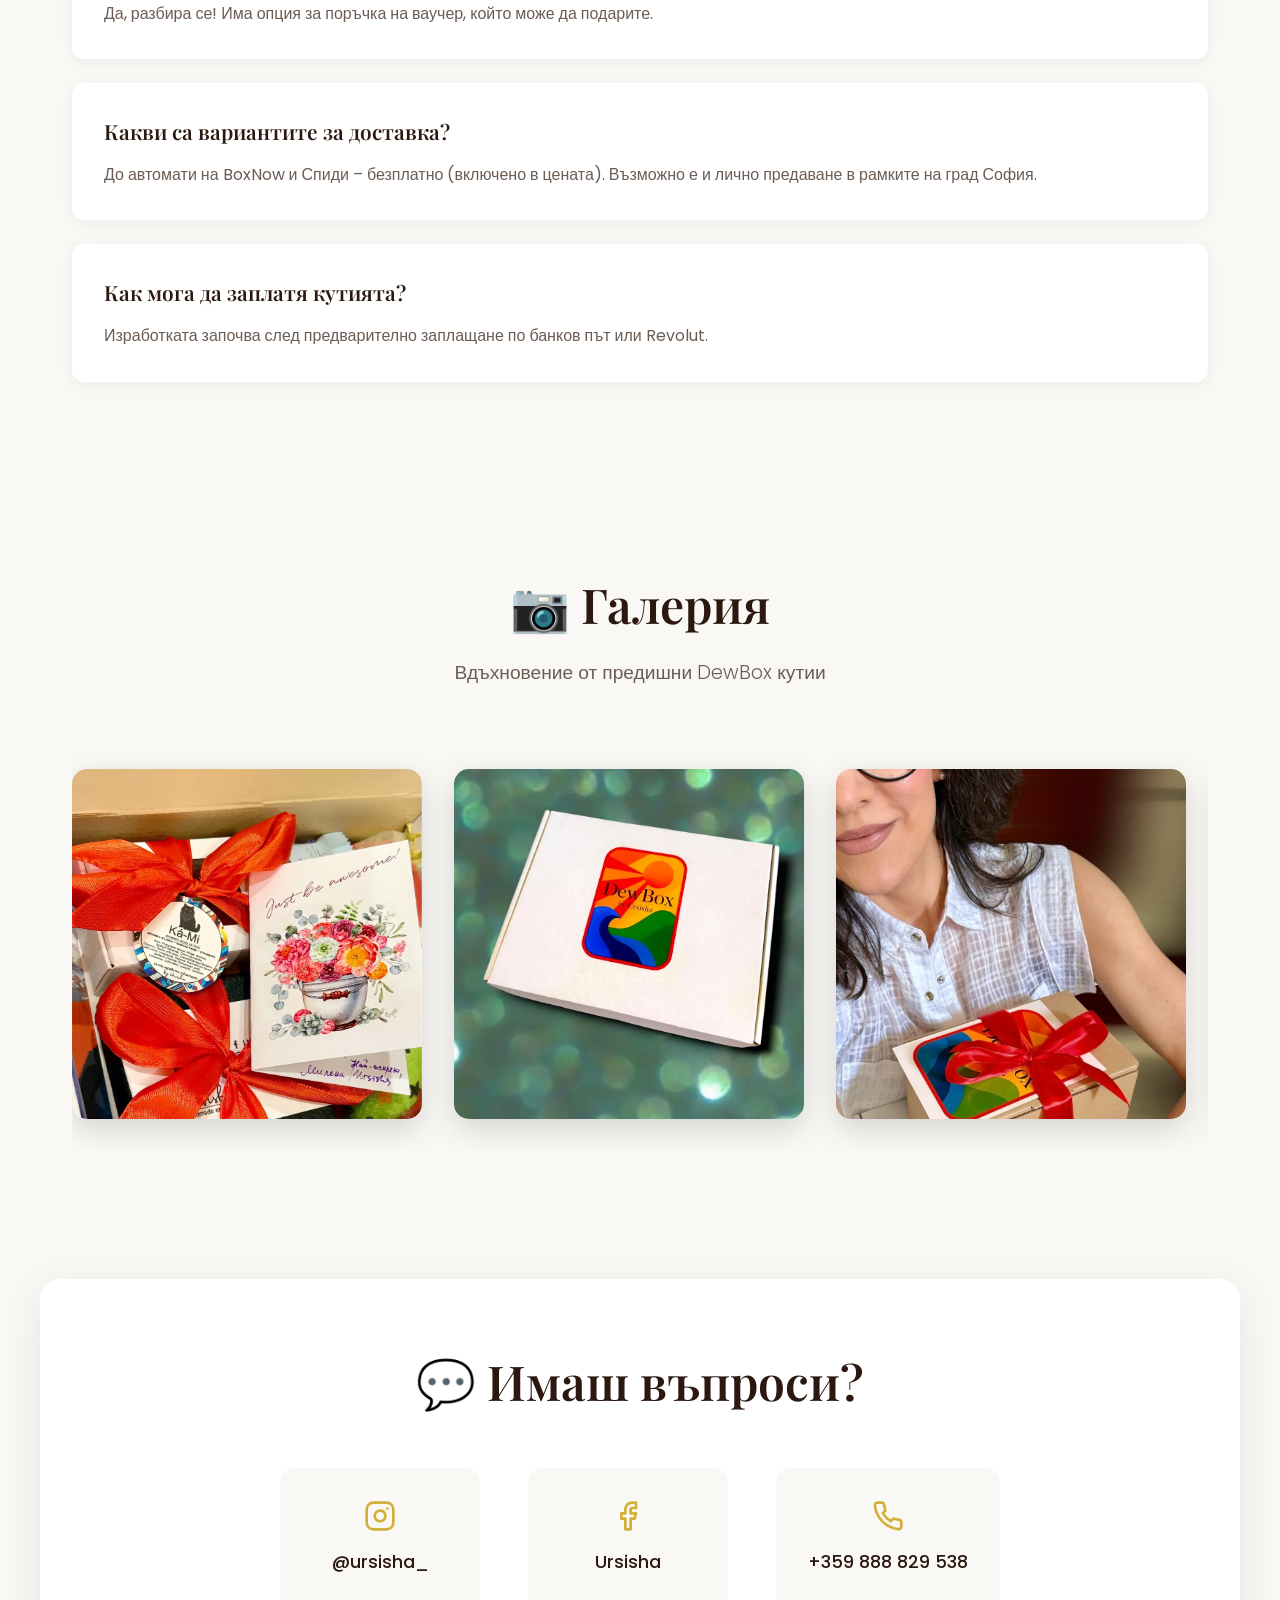
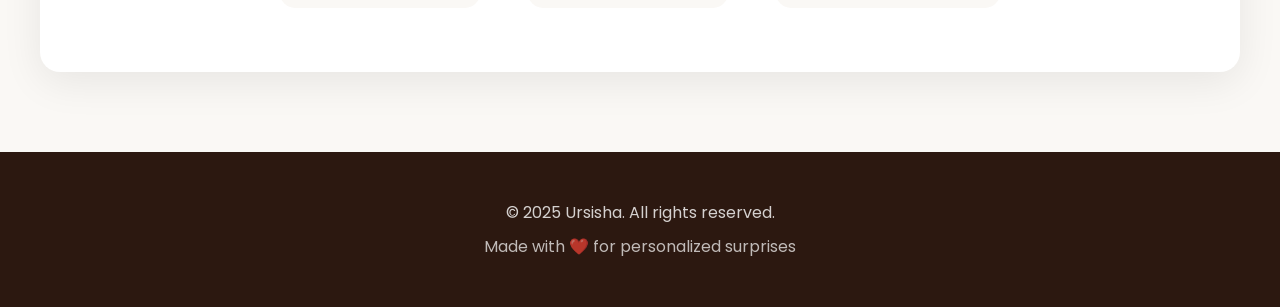
==== commit cc00cf42: "Adding EUR price" ====
--- a/index.html
+++ b/index.html
@@ -175,7 +175,7 @@
       <section id="price">
         <div class="price-box">
           <h2>💝 Цена</h2>
-          <div class="price-amount">69 лв</div>
+          <div class="price-amount">69 лв / 35 €</div>
           <p class="price-description">
             Доставката до автомати на BoxNow и Спиди е включена в цената
           </p>
@@ -435,7 +435,7 @@
       <section id="price">
         <div class="price-box">
           <h2>💝 Price</h2>
-          <div class="price-amount">69 BGN</div>
+          <div class="price-amount">69 BGN / 35 €</div>
           <p class="price-description">
             Delivery to BoxNow and Speedy lockers is included in the price
           </p>
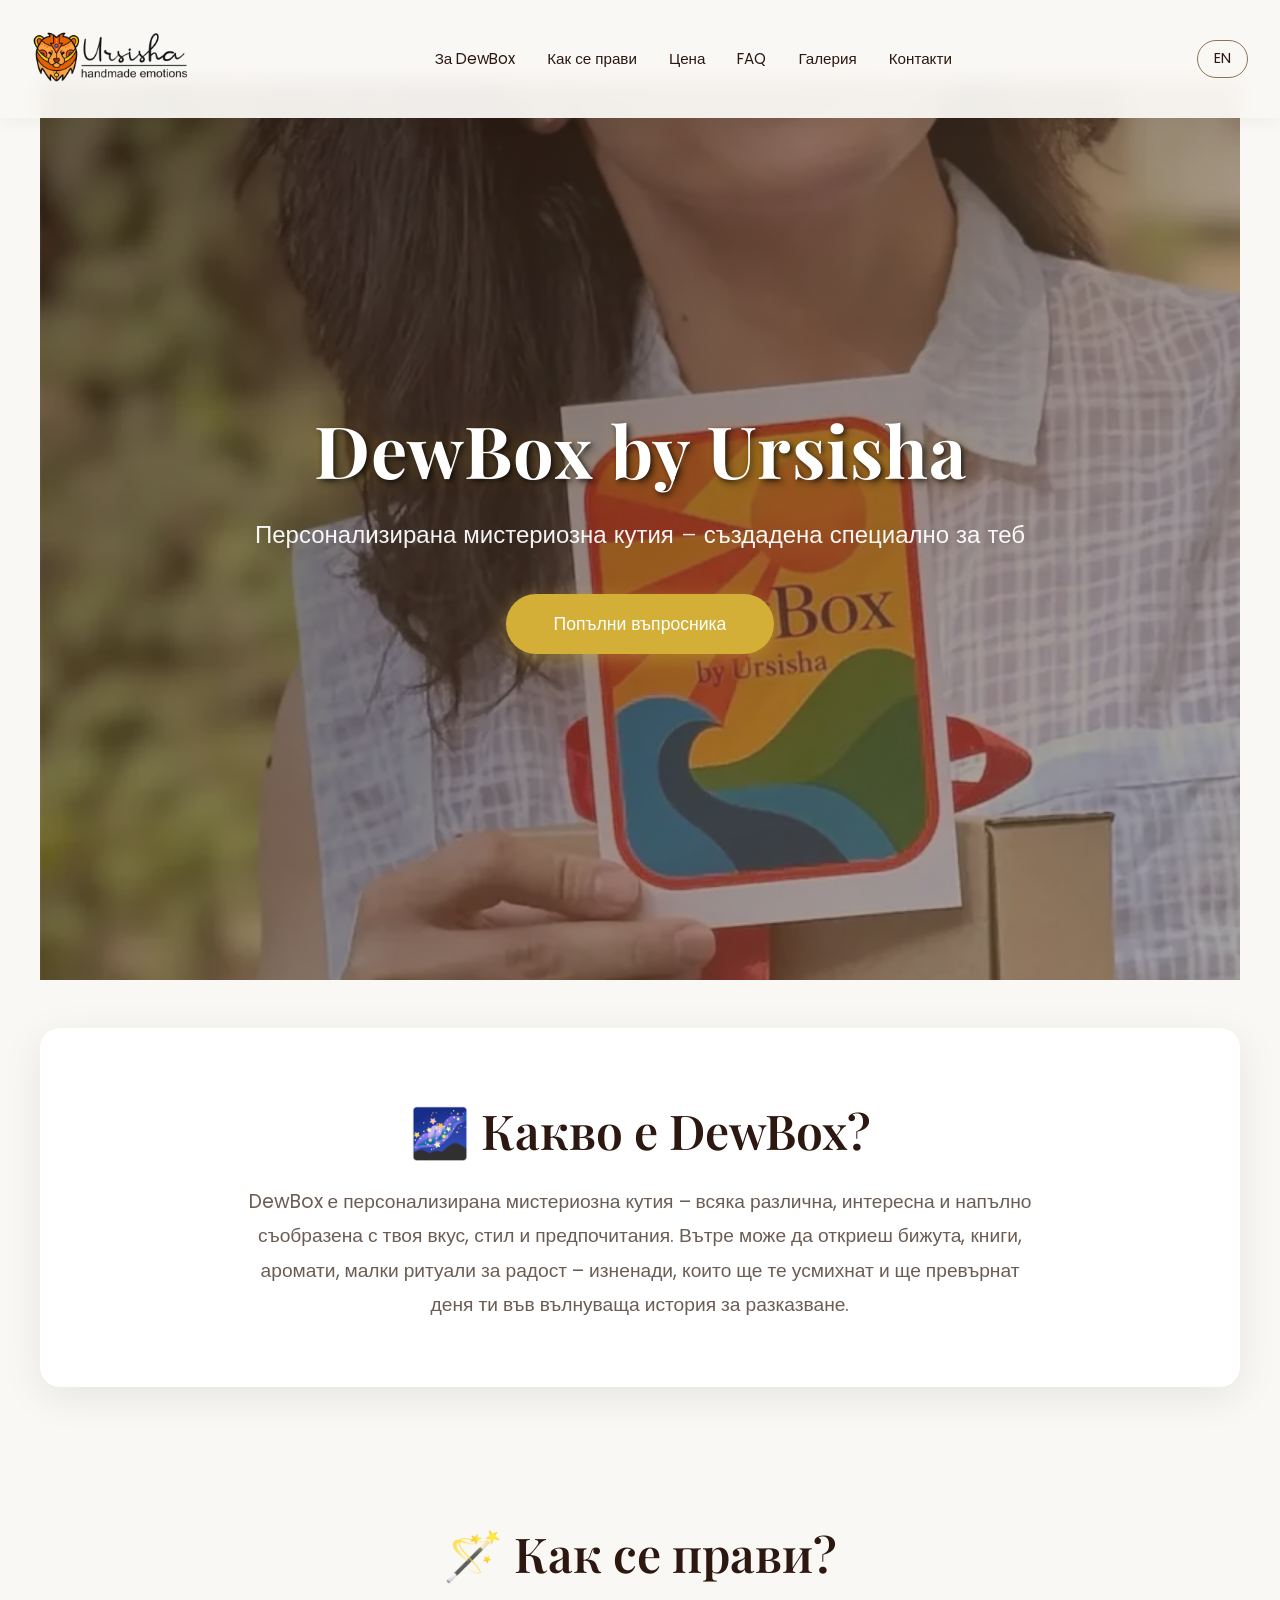
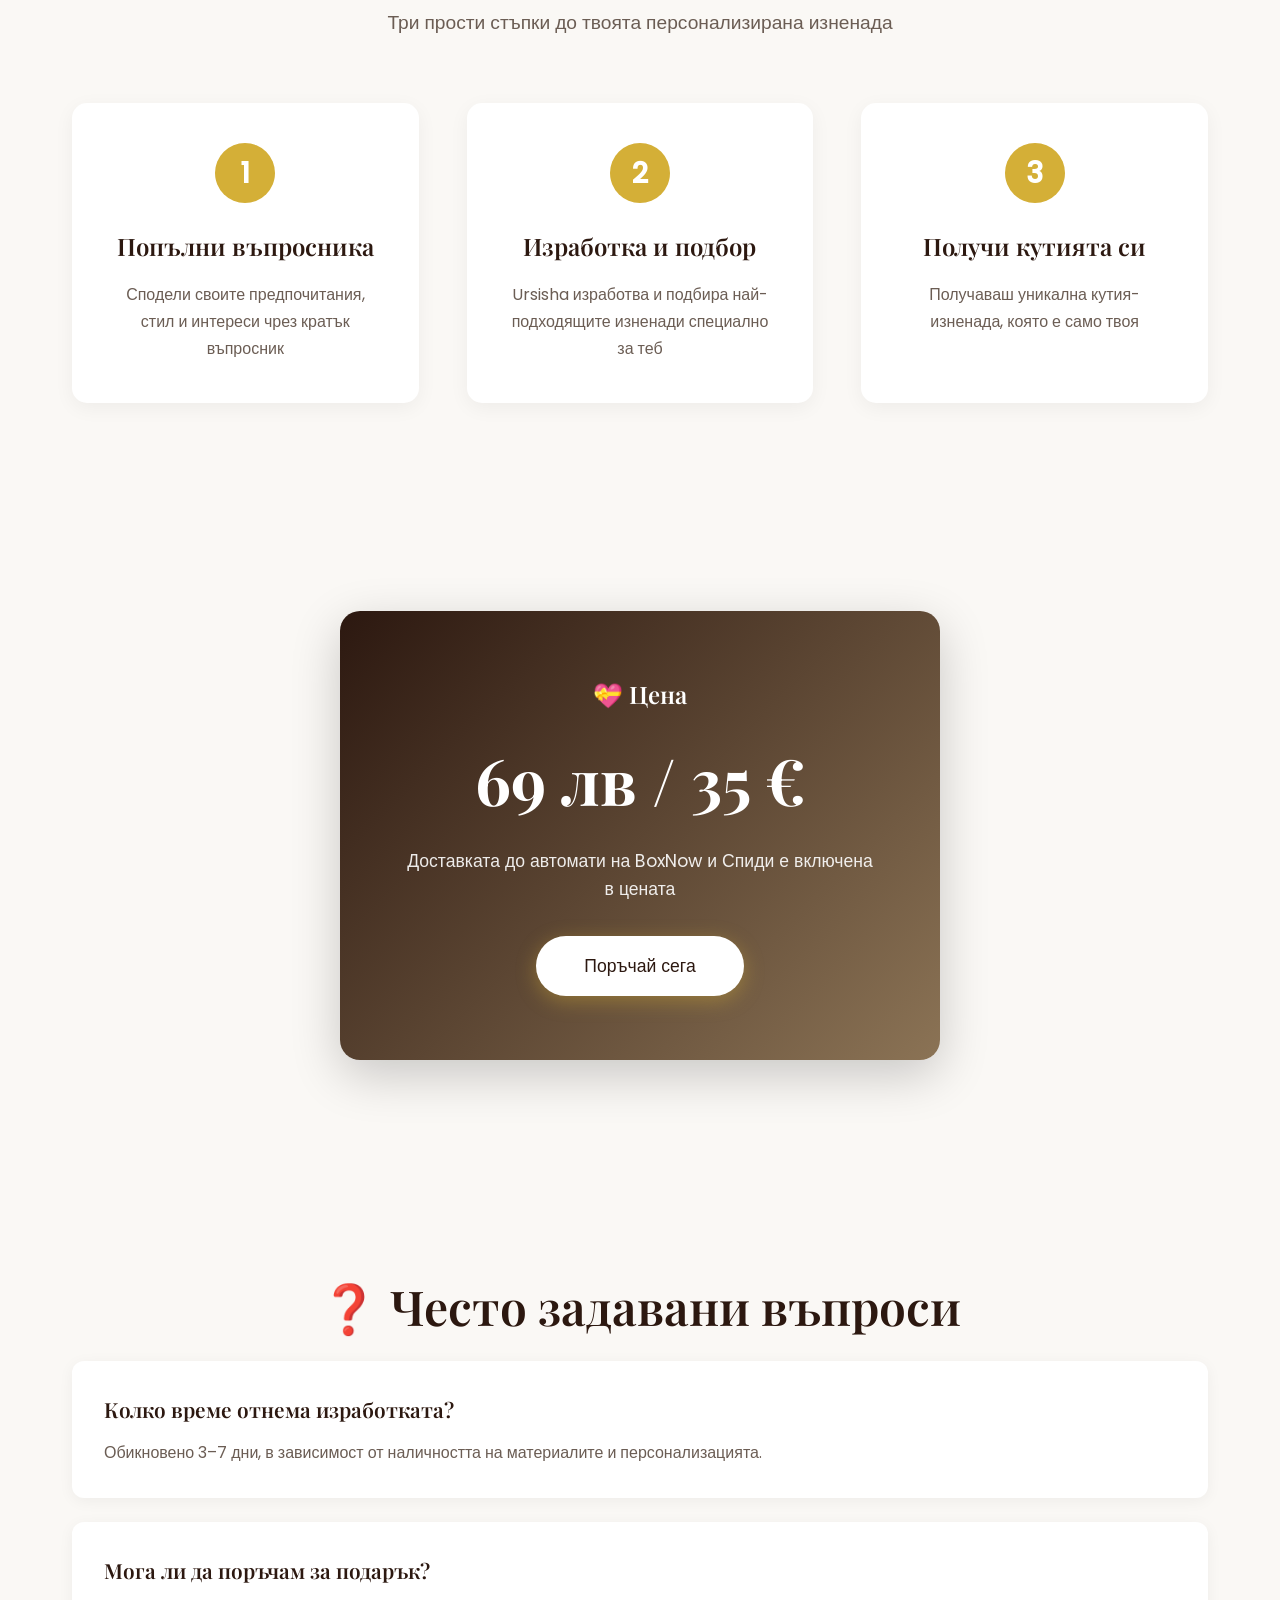
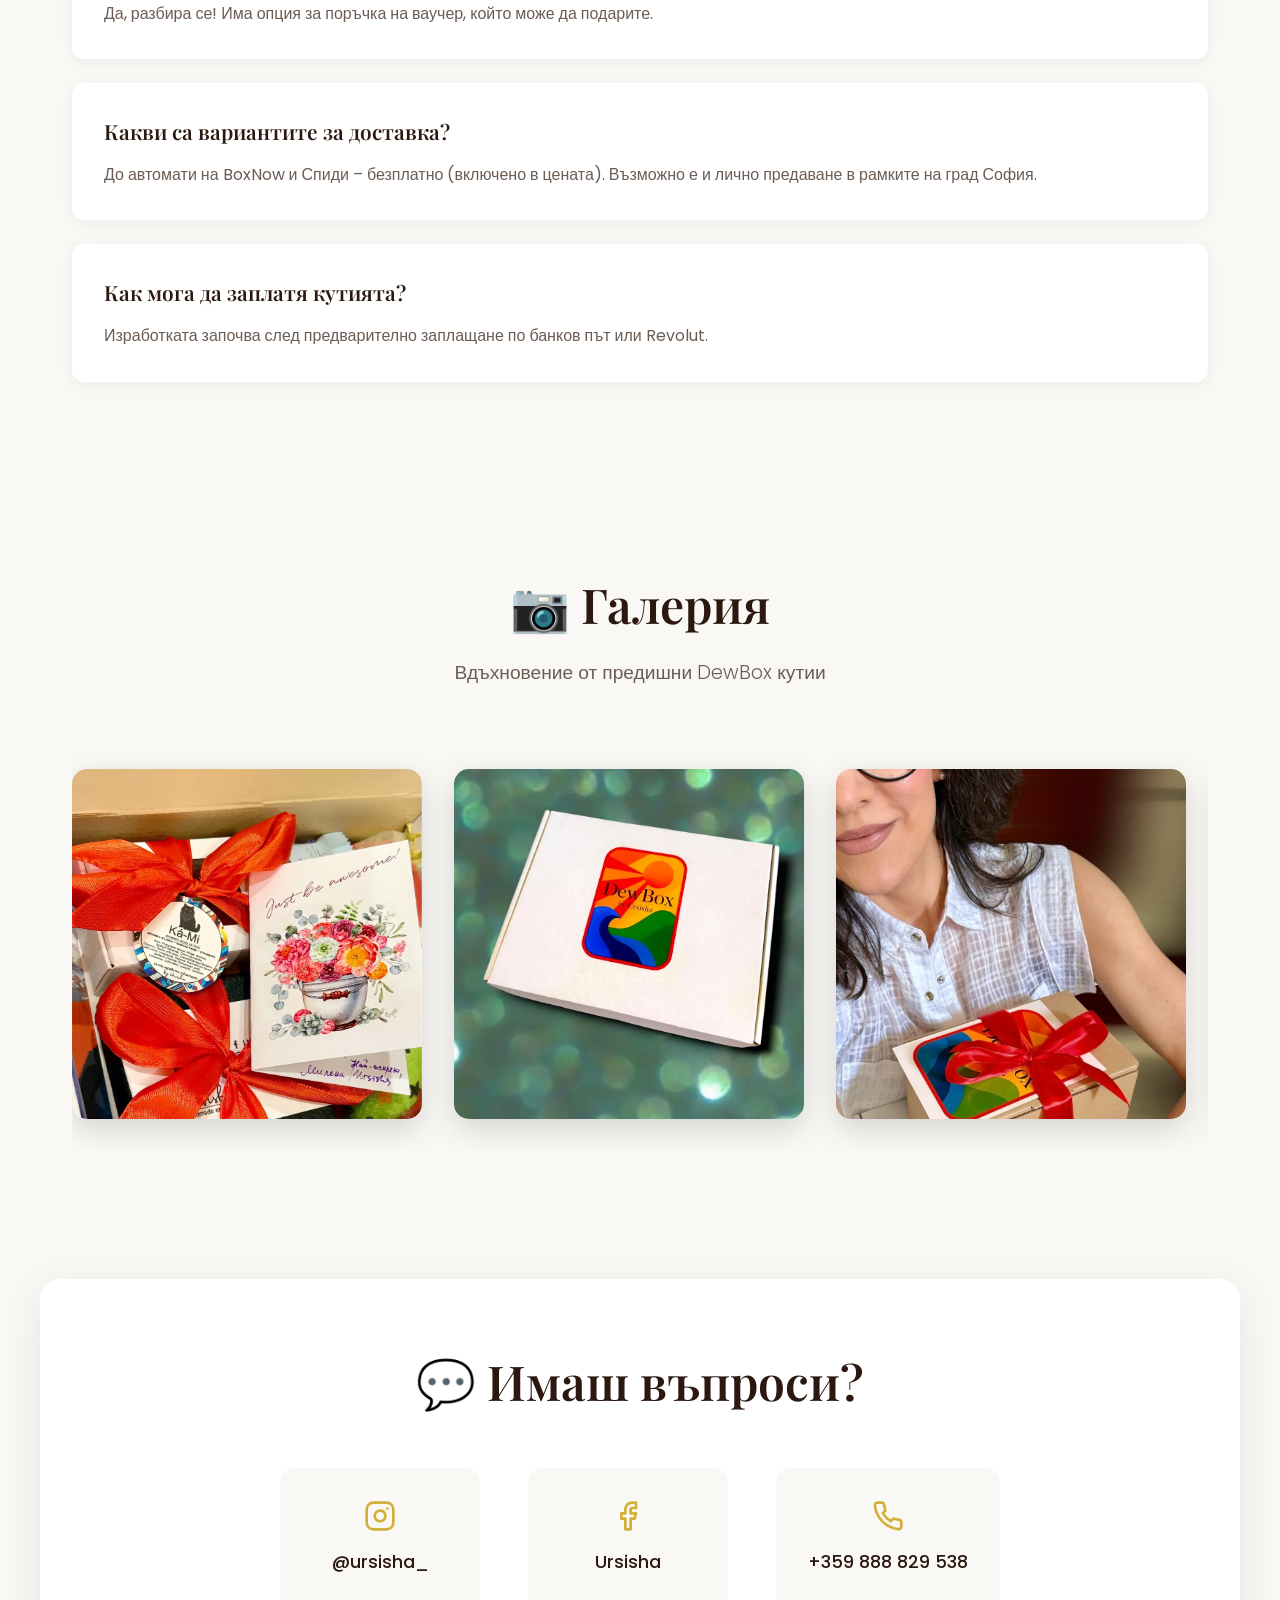
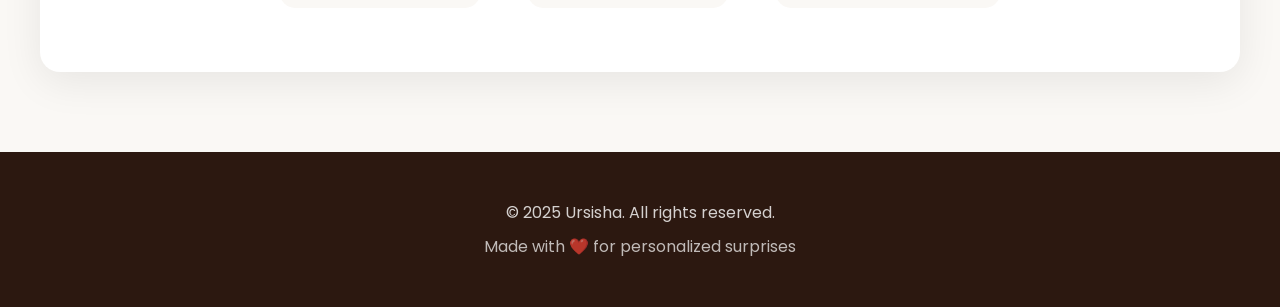
==== commit b9e31941: "Performance optimizations" ====
--- a/index.html
+++ b/index.html
@@ -14,51 +14,138 @@
       rel="icon"
       type="image/png"
       sizes="192x192"
-      href="assets/icons/favicon-android-chrome-192x192.png"
+      href="/assets/icons/favicon-android-chrome-192x192.png"
     />
     <link
       rel="icon"
       type="image/png"
       sizes="512x512"
-      href="assets/icons/favicon-android-chrome-512x512.png"
+      href="/assets/icons/favicon-android-chrome-512x512.png"
     />
     <link
       rel="apple-touch-icon"
       sizes="180x180"
-      href="assets/icons/favicon-apple-touch-icon.png"
-    />
-    <link rel="icon" type="image/png" href="assets/icons/favicon.png" />
-
-    <!-- Preload critical assets -->
-    <link rel="preload" as="image" href="assets/hero-poster.webp" />
+      href="/assets/icons/favicon-apple-touch-icon.png"
+    />
+    <link rel="icon" type="image/png" href="/assets/icons/favicon.png" />
+
+    <!-- Preload LCP image -->
     <link
       rel="preload"
       as="image"
-      href="assets/branding/logo_horizontal.webp"
-    />
-    <link rel="preload" as="image" href="assets/branding/logo_small.webp" />
-
-    <link rel="preconnect" href="https://fonts.googleapis.com" />
-    <link rel="preconnect" href="https://fonts.gstatic.com" crossorigin />
+      href="/assets/hero-poster.webp"
+      fetchpriority="high"
+    />
+
+    <link rel="stylesheet" href="/styles.css" />
+
+    <!-- Canonical + theme -->
+    <link rel="canonical" href="https://dewbox.ursisha.com/" />
+    <meta name="theme-color" content="#2c1810" />
+
+    <!-- hreflang -->
+    <link rel="alternate" hreflang="bg" href="https://dewbox.ursisha.com/" />
+    <link rel="alternate" hreflang="en" href="https://dewbox.ursisha.com/en/" />
     <link
-      href="https://fonts.googleapis.com/css2?family=Playfair+Display:wght@400;500;600;700&family=Poppins:wght@300;400;500;600&display=swap"
-      rel="stylesheet"
-    />
-    <link rel="stylesheet" href="styles.css" />
+      rel="alternate"
+      hreflang="x-default"
+      href="https://dewbox.ursisha.com/"
+    />
+
+    <!-- Open Graph -->
+    <meta property="og:type" content="website" />
+    <meta property="og:site_name" content="DewBox by Ursisha" />
+    <meta
+      property="og:title"
+      content="DewBox by Ursisha — Персонализирани Мистериозни Кутии"
+    />
+    <meta
+      property="og:description"
+      content="DewBox е персонализирана мистериозна кутия, създадена специално за теб от Ursisha."
+    />
+    <meta property="og:url" content="https://dewbox.ursisha.com/" />
+    <meta
+      property="og:image"
+      content="https://dewbox.ursisha.com/assets/hero-poster.webp"
+    />
+    <meta property="og:image:width" content="800" />
+    <meta property="og:image:height" content="1420" />
+    <meta property="og:locale" content="bg_BG" />
+    <meta property="og:locale:alternate" content="en_US" />
+
+    <!-- Twitter Card -->
+    <meta name="twitter:card" content="summary_large_image" />
+    <meta name="twitter:title" content="DewBox by Ursisha" />
+    <meta
+      name="twitter:description"
+      content="Персонализирана мистериозна кутия, създадена специално за теб."
+    />
+    <meta
+      name="twitter:image"
+      content="https://dewbox.ursisha.com/assets/hero-poster.webp"
+    />
+
+    <!-- Structured data -->
+    <script type="application/ld+json">
+      {
+        "@context": "https://schema.org",
+        "@graph": [
+          {
+            "@type": "Product",
+            "name": "DewBox by Ursisha",
+            "description": "Персонализирана мистериозна кутия — всяка различна, създадена по твоя вкус, стил и предпочитания.",
+            "image": "https://dewbox.ursisha.com/assets/hero-poster.webp",
+            "url": "https://dewbox.ursisha.com/",
+            "brand": { "@type": "Brand", "name": "Ursisha" },
+            "offers": [
+              {
+                "@type": "Offer",
+                "price": "69",
+                "priceCurrency": "BGN",
+                "availability": "https://schema.org/InStock",
+                "url": "https://dewbox.ursisha.com/#price"
+              },
+              {
+                "@type": "Offer",
+                "price": "35",
+                "priceCurrency": "EUR",
+                "availability": "https://schema.org/InStock",
+                "url": "https://dewbox.ursisha.com/#price"
+              }
+            ]
+          },
+          {
+            "@type": "Organization",
+            "name": "Ursisha",
+            "url": "https://dewbox.ursisha.com/",
+            "logo": "https://dewbox.ursisha.com/assets/branding/logo_horizontal.webp",
+            "telephone": "+359888829538",
+            "sameAs": [
+              "https://instagram.com/ursisha_",
+              "https://facebook.com/ursisha"
+            ]
+          }
+        ]
+      }
+    </script>
   </head>
   <body>
     <header>
       <nav>
-        <a href="#" class="logo">
-          <img
-            src="assets/branding/logo_horizontal.webp"
+        <a href="/" class="logo">
+          <img
+            src="/assets/branding/logo_horizontal.webp"
             alt="Ursisha Logo"
             class="logo-img logo-desktop"
-          />
-          <img
-            src="assets/branding/logo_small.webp"
+            width="900"
+            height="400"
+          />
+          <img
+            src="/assets/branding/logo_small.webp"
             alt="Ursisha Logo"
             class="logo-img logo-mobile"
+            width="400"
+            height="418"
           />
         </a>
         <button
@@ -71,562 +158,290 @@
           <span></span>
         </button>
         <ul class="nav-links">
-          <li>
-            <a href="#about" class="nav-link-bg" onclick="closeMenu()"
-              >За DewBox</a
-            >
-          </li>
-          <li>
-            <a href="#how" class="nav-link-bg" onclick="closeMenu()"
-              >Как се прави</a
-            >
-          </li>
-          <li>
-            <a href="#price" class="nav-link-bg" onclick="closeMenu()">Цена</a>
-          </li>
-          <li>
-            <a href="#faq" class="nav-link-bg" onclick="closeMenu()">FAQ</a>
-          </li>
-          <li>
-            <a href="#gallery" class="nav-link-bg" onclick="closeMenu()"
-              >Галерия</a
-            >
-          </li>
-          <li>
-            <a href="#contact" class="nav-link-bg" onclick="closeMenu()"
-              >Контакти</a
-            >
-          </li>
+          <li><a href="#about" onclick="closeMenu()">За DewBox</a></li>
+          <li><a href="#how" onclick="closeMenu()">Как се прави</a></li>
+          <li><a href="#price" onclick="closeMenu()">Цена</a></li>
+          <li><a href="#faq" onclick="closeMenu()">FAQ</a></li>
+          <li><a href="#gallery" onclick="closeMenu()">Галерия</a></li>
+          <li><a href="#contact" onclick="closeMenu()">Контакти</a></li>
         </ul>
-        <button class="lang-switch" onclick="toggleLanguage()">EN</button>
+        <a class="lang-switch" href="/en/" hreflang="en">EN</a>
       </nav>
     </header>
 
-    <!-- Bulgarian Content -->
-    <div id="bg-content" class="lang-content active">
-      <section class="hero">
-        <video
-          class="hero-video"
-          autoplay
-          muted
-          loop
-          playsinline
-          preload="none"
-          poster="assets/hero-poster.webp"
+    <section class="hero">
+      <video
+        class="hero-video"
+        autoplay
+        muted
+        loop
+        playsinline
+        preload="none"
+        poster="/assets/hero-poster.webp"
+        width="1280"
+        height="720"
+      >
+        <source src="/assets/dewbox-hero.mp4" type="video/mp4" />
+      </video>
+      <div class="hero-overlay"></div>
+      <div class="hero-content">
+        <h1>DewBox by Ursisha</h1>
+        <p class="hero-subtitle">
+          Персонализирана мистериозна кутия – създадена специално за теб
+        </p>
+        <a
+          href="https://docs.google.com/forms/d/e/1FAIpQLSe4RmO6APw6d88s1cgk26RI1ptLKJVvBPgyv-P5FHh6_43rCA/viewform"
+          target="_blank"
+          class="cta-button"
+          >Попълни въпросника</a
         >
-          <source src="assets/dewbox-hero.mp4" type="video/mp4" />
-        </video>
-        <div class="hero-overlay"></div>
-        <div class="hero-content">
-          <h1>DewBox by Ursisha</h1>
-          <p class="hero-subtitle">
-            Персонализирана мистериозна кутия – създадена специално за теб
+      </div>
+    </section>
+
+    <section id="about" class="about">
+      <h2 class="section-title">🌌 Какво е DewBox?</h2>
+      <p>
+        DewBox е персонализирана мистериозна кутия – всяка различна, интересна и
+        напълно съобразена с твоя вкус, стил и предпочитания. Вътре може да
+        откриеш бижута, книги, аромати, малки ритуали за радост – изненади,
+        които ще те усмихнат и ще превърнат деня ти във вълнуваща история за
+        разказване.
+      </p>
+    </section>
+
+    <section id="how">
+      <h2 class="section-title">🪄 Как се прави?</h2>
+      <p class="section-subtitle">
+        Три прости стъпки до твоята персонализирана изненада
+      </p>
+      <div class="steps">
+        <div class="step">
+          <div class="step-number">1</div>
+          <h3>Попълни въпросника</h3>
+          <p>
+            Сподели своите предпочитания, стил и интереси чрез кратък въпросник
           </p>
-          <a
-            href="https://docs.google.com/forms/d/e/1FAIpQLSe4RmO6APw6d88s1cgk26RI1ptLKJVvBPgyv-P5FHh6_43rCA/viewform"
-            target="_blank"
-            class="cta-button"
-            >Попълни въпросника</a
+        </div>
+        <div class="step">
+          <div class="step-number">2</div>
+          <h3>Изработка и подбор</h3>
+          <p>
+            Ursisha изработва и подбира най-подходящите изненади специално за
+            теб
+          </p>
+        </div>
+        <div class="step">
+          <div class="step-number">3</div>
+          <h3>Получи кутията си</h3>
+          <p>Получаваш уникална кутия-изненада, която е само твоя</p>
+        </div>
+      </div>
+    </section>
+
+    <section id="price">
+      <div class="price-box">
+        <h2>💝 Цена</h2>
+        <div class="price-amount">69 лв / 35 €</div>
+        <p class="price-description">
+          Доставката до автомати на BoxNow и Спиди е включена в цената
+        </p>
+        <a
+          href="https://docs.google.com/forms/d/e/1FAIpQLSe4RmO6APw6d88s1cgk26RI1ptLKJVvBPgyv-P5FHh6_43rCA/viewform"
+          target="_blank"
+          class="cta-button"
+          style="background: white; color: var(--primary-color); margin-top: 2rem"
+          >Поръчай сега</a
+        >
+      </div>
+    </section>
+
+    <section id="faq">
+      <h2 class="section-title">❓ Често задавани въпроси</h2>
+      <div class="faq-item">
+        <h3>Колко време отнема изработката?</h3>
+        <p>
+          Обикновено 3–7 дни, в зависимост от наличността на материалите и
+          персонализацията.
+        </p>
+      </div>
+      <div class="faq-item">
+        <h3>Мога ли да поръчам за подарък?</h3>
+        <p>
+          Да, разбира се! Има опция за поръчка на ваучер, който може да
+          подарите.
+        </p>
+      </div>
+      <div class="faq-item">
+        <h3>Какви са вариантите за доставка?</h3>
+        <p>
+          До автомати на BoxNow и Спиди – безплатно (включено в цената).
+          Възможно е и лично предаване в рамките на град София.
+        </p>
+      </div>
+      <div class="faq-item">
+        <h3>Как мога да заплатя кутията?</h3>
+        <p>
+          Изработката започва след предварително заплащане по банков път или
+          Revolut.
+        </p>
+      </div>
+    </section>
+
+    <section id="gallery">
+      <h2 class="section-title">📷 Галерия</h2>
+      <p class="section-subtitle">Вдъхновение от предишни DewBox кутии</p>
+      <div class="gallery">
+        <div class="gallery-item">
+          <img
+            src="/assets/sample1.webp"
+            alt="DewBox пример 1"
+            loading="lazy"
+            width="1000"
+            height="1777"
+          />
+        </div>
+        <div class="gallery-item">
+          <img
+            src="/assets/sample2.webp"
+            alt="DewBox пример 2"
+            loading="lazy"
+            width="959"
+            height="1705"
+          />
+        </div>
+        <div class="gallery-item">
+          <img
+            src="/assets/sample3.webp"
+            alt="DewBox пример 3"
+            loading="lazy"
+            width="1067"
+            height="1640"
+          />
+        </div>
+        <div class="gallery-item">
+          <img
+            src="/assets/sample4.webp"
+            alt="DewBox пример 4"
+            loading="lazy"
+            width="1080"
+            height="1440"
+          />
+        </div>
+        <div class="gallery-item">
+          <img
+            src="/assets/sample5.webp"
+            alt="DewBox пример 5"
+            loading="lazy"
+            width="1000"
+            height="1333"
+          />
+        </div>
+        <div class="gallery-item">
+          <img
+            src="/assets/sample6.webp"
+            alt="DewBox пример 6"
+            loading="lazy"
+            width="1000"
+            height="1333"
+          />
+        </div>
+        <div class="gallery-item">
+          <img
+            src="/assets/sample7.webp"
+            alt="DewBox пример 7"
+            loading="lazy"
+            width="1000"
+            height="1250"
+          />
+        </div>
+        <div class="gallery-item">
+          <img
+            src="/assets/sample8.webp"
+            alt="DewBox пример 8"
+            loading="lazy"
+            width="1000"
+            height="1777"
+          />
+        </div>
+        <div class="gallery-item">
+          <img
+            src="/assets/sample9.webp"
+            alt="DewBox пример 9"
+            loading="lazy"
+            width="1000"
+            height="1775"
+          />
+        </div>
+      </div>
+    </section>
+
+    <section id="contact" class="contact">
+      <h2 class="section-title">💬 Имаш въпроси?</h2>
+      <div class="contact-info">
+        <a
+          href="https://instagram.com/ursisha_"
+          target="_blank"
+          class="contact-item"
+        >
+          <svg
+            xmlns="http://www.w3.org/2000/svg"
+            width="32"
+            height="32"
+            viewBox="0 0 24 24"
+            fill="none"
+            stroke="currentColor"
+            stroke-width="2"
+            stroke-linecap="round"
+            stroke-linejoin="round"
           >
-        </div>
-      </section>
-
-      <section id="about" class="about">
-        <h2 class="section-title">🌌 Какво е DewBox?</h2>
-        <p>
-          DewBox е персонализирана мистериозна кутия – всяка различна, интересна
-          и напълно съобразена с твоя вкус, стил и предпочитания. Вътре може да
-          откриеш бижута, книги, аромати, малки ритуали за радост – изненади,
-          които ще те усмихнат и ще превърнат деня ти във вълнуваща история за
-          разказване.
-        </p>
-      </section>
-
-      <section id="how">
-        <h2 class="section-title">🪄 Как се прави?</h2>
-        <p class="section-subtitle">
-          Три прости стъпки до твоята персонализирана изненада
-        </p>
-        <div class="steps">
-          <div class="step">
-            <div class="step-number">1</div>
-            <h3>Попълни въпросника</h3>
-            <p>
-              Сподели своите предпочитания, стил и интереси чрез кратък
-              въпросник
-            </p>
-          </div>
-          <div class="step">
-            <div class="step-number">2</div>
-            <h3>Изработка и подбор</h3>
-            <p>
-              Ursisha изработва и подбира най-подходящите изненади специално за
-              теб
-            </p>
-          </div>
-          <div class="step">
-            <div class="step-number">3</div>
-            <h3>Получи кутията си</h3>
-            <p>Получаваш уникална кутия-изненада, която е само твоя</p>
-          </div>
-        </div>
-      </section>
-
-      <section id="price">
-        <div class="price-box">
-          <h2>💝 Цена</h2>
-          <div class="price-amount">69 лв / 35 €</div>
-          <p class="price-description">
-            Доставката до автомати на BoxNow и Спиди е включена в цената
-          </p>
-          <a
-            href="https://docs.google.com/forms/d/e/1FAIpQLSe4RmO6APw6d88s1cgk26RI1ptLKJVvBPgyv-P5FHh6_43rCA/viewform"
-            target="_blank"
-            class="cta-button"
-            style="
-              background: white;
-              color: var(--primary-color);
-              margin-top: 2rem;
-            "
-            >Поръчай сега</a
+            <rect x="2" y="2" width="20" height="20" rx="5" ry="5"></rect>
+            <path d="M16 11.37A4 4 0 1 1 12.63 8 4 4 0 0 1 16 11.37z"></path>
+            <line x1="17.5" y1="6.5" x2="17.51" y2="6.5"></line>
+          </svg>
+          <span>@ursisha_</span>
+        </a>
+        <a
+          href="https://facebook.com/ursisha"
+          target="_blank"
+          class="contact-item"
+        >
+          <svg
+            xmlns="http://www.w3.org/2000/svg"
+            width="32"
+            height="32"
+            viewBox="0 0 24 24"
+            fill="none"
+            stroke="currentColor"
+            stroke-width="2"
+            stroke-linecap="round"
+            stroke-linejoin="round"
           >
-        </div>
-      </section>
-
-      <section id="faq">
-        <h2 class="section-title">❓ Често задавани въпроси</h2>
-        <div class="faq-item">
-          <h3>Колко време отнема изработката?</h3>
-          <p>
-            Обикновено 3–7 дни, в зависимост от наличността на материалите и
-            персонализацията.
-          </p>
-        </div>
-        <div class="faq-item">
-          <h3>Мога ли да поръчам за подарък?</h3>
-          <p>
-            Да, разбира се! Има опция за поръчка на ваучер, който може да
-            подарите.
-          </p>
-        </div>
-        <div class="faq-item">
-          <h3>Какви са вариантите за доставка?</h3>
-          <p>
-            До автомати на BoxNow и Спиди – безплатно (включено в цената).
-            Възможно е и лично предаване в рамките на град София.
-          </p>
-        </div>
-        <div class="faq-item">
-          <h3>Как мога да заплатя кутията?</h3>
-          <p>
-            Изработката започва след предварително заплащане по банков път или
-            Revolut.
-          </p>
-        </div>
-      </section>
-
-      <section id="gallery">
-        <h2 class="section-title">📷 Галерия</h2>
-        <p class="section-subtitle">Вдъхновение от предишни DewBox кутии</p>
-        <div class="gallery">
-          <div class="gallery-item">
-            <img
-              src="assets/sample1.webp"
-              alt="DewBox пример 1"
-              loading="lazy"
-            />
-          </div>
-          <div class="gallery-item">
-            <img
-              src="assets/sample2.webp"
-              alt="DewBox пример 2"
-              loading="lazy"
-            />
-          </div>
-          <div class="gallery-item">
-            <img
-              src="assets/sample3.webp"
-              alt="DewBox пример 3"
-              loading="lazy"
-            />
-          </div>
-          <div class="gallery-item">
-            <img
-              src="assets/sample4.webp"
-              alt="DewBox пример 4"
-              loading="lazy"
-            />
-          </div>
-          <div class="gallery-item">
-            <img
-              src="assets/sample5.webp"
-              alt="DewBox пример 5"
-              loading="lazy"
-            />
-          </div>
-          <div class="gallery-item">
-            <img
-              src="assets/sample6.webp"
-              alt="DewBox пример 6"
-              loading="lazy"
-            />
-          </div>
-          <div class="gallery-item">
-            <img
-              src="assets/sample7.webp"
-              alt="DewBox пример 7"
-              loading="lazy"
-            />
-          </div>
-          <div class="gallery-item">
-            <img
-              src="assets/sample8.webp"
-              alt="DewBox пример 8"
-              loading="lazy"
-            />
-          </div>
-          <div class="gallery-item">
-            <img
-              src="assets/sample9.webp"
-              alt="DewBox пример 9"
-              loading="lazy"
-            />
-          </div>
-        </div>
-      </section>
-
-      <section id="contact" class="contact">
-        <h2 class="section-title">💬 Имаш въпроси?</h2>
-        <div class="contact-info">
-          <a
-            href="https://instagram.com/ursisha_"
-            target="_blank"
-            class="contact-item"
+            <path
+              d="M18 2h-3a5 5 0 0 0-5 5v3H7v4h3v8h4v-8h3l1-4h-4V7a1 1 0 0 1 1-1h3z"
+            ></path>
+          </svg>
+          <span>Ursisha</span>
+        </a>
+        <a href="tel:+359888829538" class="contact-item">
+          <svg
+            xmlns="http://www.w3.org/2000/svg"
+            width="32"
+            height="32"
+            viewBox="0 0 24 24"
+            fill="none"
+            stroke="currentColor"
+            stroke-width="2"
+            stroke-linecap="round"
+            stroke-linejoin="round"
           >
-            <svg
-              xmlns="http://www.w3.org/2000/svg"
-              width="32"
-              height="32"
-              viewBox="0 0 24 24"
-              fill="none"
-              stroke="currentColor"
-              stroke-width="2"
-              stroke-linecap="round"
-              stroke-linejoin="round"
-            >
-              <rect x="2" y="2" width="20" height="20" rx="5" ry="5"></rect>
-              <path d="M16 11.37A4 4 0 1 1 12.63 8 4 4 0 0 1 16 11.37z"></path>
-              <line x1="17.5" y1="6.5" x2="17.51" y2="6.5"></line>
-            </svg>
-            <span>@ursisha_</span>
-          </a>
-          <a
-            href="https://facebook.com/ursisha"
-            target="_blank"
-            class="contact-item"
-          >
-            <svg
-              xmlns="http://www.w3.org/2000/svg"
-              width="32"
-              height="32"
-              viewBox="0 0 24 24"
-              fill="none"
-              stroke="currentColor"
-              stroke-width="2"
-              stroke-linecap="round"
-              stroke-linejoin="round"
-            >
-              <path
-                d="M18 2h-3a5 5 0 0 0-5 5v3H7v4h3v8h4v-8h3l1-4h-4V7a1 1 0 0 1 1-1h3z"
-              ></path>
-            </svg>
-            <span>Ursisha</span>
-          </a>
-          <a href="tel:+359888829538" class="contact-item">
-            <svg
-              xmlns="http://www.w3.org/2000/svg"
-              width="32"
-              height="32"
-              viewBox="0 0 24 24"
-              fill="none"
-              stroke="currentColor"
-              stroke-width="2"
-              stroke-linecap="round"
-              stroke-linejoin="round"
-            >
-              <path
-                d="M22 16.92v3a2 2 0 0 1-2.18 2 19.79 19.79 0 0 1-8.63-3.07 19.5 19.5 0 0 1-6-6 19.79 19.79 0 0 1-3.07-8.67A2 2 0 0 1 4.11 2h3a2 2 0 0 1 2 1.72 12.84 12.84 0 0 0 .7 2.81 2 2 0 0 1-.45 2.11L8.09 9.91a16 16 0 0 0 6 6l1.27-1.27a2 2 0 0 1 2.11-.45 12.84 12.84 0 0 0 2.81.7A2 2 0 0 1 22 16.92z"
-              ></path>
-            </svg>
-            <span>+359 888 829 538</span>
-          </a>
-        </div>
-      </section>
-    </div>
-
-    <!-- English Content -->
-    <div id="en-content" class="lang-content">
-      <section class="hero">
-        <video
-          class="hero-video"
-          autoplay
-          muted
-          loop
-          playsinline
-          preload="none"
-          poster="assets/hero-poster.webp"
-        >
-          <source src="assets/dewbox-hero.mp4" type="video/mp4" />
-        </video>
-        <div class="hero-overlay"></div>
-        <div class="hero-content">
-          <h1>DewBox by Ursisha</h1>
-          <p class="hero-subtitle">
-            A personalized mystery box – created just for you
-          </p>
-          <a
-            href="https://docs.google.com/forms/d/e/1FAIpQLSe4RmO6APw6d88s1cgk26RI1ptLKJVvBPgyv-P5FHh6_43rCA/viewform"
-            target="_blank"
-            class="cta-button"
-            >Fill the Questionnaire</a
-          >
-        </div>
-      </section>
-
-      <section id="about" class="about">
-        <h2 class="section-title">🌌 What is DewBox?</h2>
-        <p>
-          DewBox is a personalized mystery box – each one unique, created based
-          on your taste, style, and preferences. Every box is a one-of-a-kind
-          surprise, carefully crafted for you by Ursisha.
-        </p>
-      </section>
-
-      <section id="how">
-        <h2 class="section-title">🪄 How it's made?</h2>
-        <p class="section-subtitle">
-          Three simple steps to your personalized surprise
-        </p>
-        <div class="steps">
-          <div class="step">
-            <div class="step-number">1</div>
-            <h3>Fill the Questionnaire</h3>
-            <p>
-              Share your preferences, style, and interests through a short
-              questionnaire
-            </p>
-          </div>
-          <div class="step">
-            <div class="step-number">2</div>
-            <h3>Creation & Selection</h3>
-            <p>
-              Ursisha carefully creates and selects the perfect surprises
-              tailored for you
-            </p>
-          </div>
-          <div class="step">
-            <div class="step-number">3</div>
-            <h3>Receive Your Box</h3>
-            <p>You receive a unique surprise box made just for you</p>
-          </div>
-        </div>
-      </section>
-
-      <section id="price">
-        <div class="price-box">
-          <h2>💝 Price</h2>
-          <div class="price-amount">69 BGN / 35 €</div>
-          <p class="price-description">
-            Delivery to BoxNow and Speedy lockers is included in the price
-          </p>
-          <a
-            href="https://docs.google.com/forms/d/e/1FAIpQLSe4RmO6APw6d88s1cgk26RI1ptLKJVvBPgyv-P5FHh6_43rCA/viewform"
-            target="_blank"
-            class="cta-button"
-            style="
-              background: white;
-              color: var(--primary-color);
-              margin-top: 2rem;
-            "
-            >Order Now</a
-          >
-        </div>
-      </section>
-
-      <section id="faq">
-        <h2 class="section-title">❓ FAQ</h2>
-        <div class="faq-item">
-          <h3>How long does it take to prepare my box?</h3>
-          <p>
-            Usually 3–7 days, depending on material availability and
-            personalization.
-          </p>
-        </div>
-        <div class="faq-item">
-          <h3>Can I order it as a gift?</h3>
-          <p>Yes, of course! There's an option to order a gift voucher.</p>
-        </div>
-        <div class="faq-item">
-          <h3>What delivery options are available?</h3>
-          <p>
-            To BoxNow and Speedy lockers – free of charge (included in the
-            price).
-          </p>
-        </div>
-        <div class="faq-item">
-          <h3>How can I pay for the box?</h3>
-          <p>
-            Preparation begins only after prepayment via bank transfer or
-            Revolut.
-          </p>
-        </div>
-      </section>
-
-      <section id="gallery">
-        <h2 class="section-title">📷 Gallery</h2>
-        <p class="section-subtitle">
-          Inspiration from previous DewBox creations
-        </p>
-        <div class="gallery">
-          <div class="gallery-item">
-            <img
-              src="assets/sample1.webp"
-              alt="DewBox example 1"
-              loading="lazy"
-            />
-          </div>
-          <div class="gallery-item">
-            <img
-              src="assets/sample2.webp"
-              alt="DewBox example 2"
-              loading="lazy"
-            />
-          </div>
-          <div class="gallery-item">
-            <img
-              src="assets/sample3.webp"
-              alt="DewBox example 3"
-              loading="lazy"
-            />
-          </div>
-          <div class="gallery-item">
-            <img
-              src="assets/sample4.webp"
-              alt="DewBox example 4"
-              loading="lazy"
-            />
-          </div>
-          <div class="gallery-item">
-            <img
-              src="assets/sample5.webp"
-              alt="DewBox example 5"
-              loading="lazy"
-            />
-            <div class="gallery-item-caption">DewBox example 5</div>
-          </div>
-          <div class="gallery-item">
-            <img
-              src="assets/sample6.webp"
-              alt="DewBox example 6"
-              loading="lazy"
-            />
-            <div class="gallery-item-caption">DewBox example 6</div>
-          </div>
-          <div class="gallery-item">
-            <img
-              src="assets/sample7.webp"
-              alt="DewBox example 7"
-              loading="lazy"
-            />
-            <div class="gallery-item-caption">DewBox example 7</div>
-          </div>
-          <div class="gallery-item">
-            <img
-              src="assets/sample8.webp"
-              alt="DewBox example 8"
-              loading="lazy"
-            />
-            <div class="gallery-item-caption">DewBox example 8</div>
-          </div>
-          <div class="gallery-item">
-            <img
-              src="assets/sample9.webp"
-              alt="DewBox example 9"
-              loading="lazy"
-            />
-            <div class="gallery-item-caption">DewBox example 9</div>
-          </div>
-        </div>
-      </section>
-
-      <section id="contact" class="contact">
-        <h2 class="section-title">💬 Get in Touch</h2>
-        <div class="contact-info">
-          <a
-            href="https://instagram.com/ursisha_"
-            target="_blank"
-            class="contact-item"
-          >
-            <svg
-              xmlns="http://www.w3.org/2000/svg"
-              width="32"
-              height="32"
-              viewBox="0 0 24 24"
-              fill="none"
-              stroke="currentColor"
-              stroke-width="2"
-              stroke-linecap="round"
-              stroke-linejoin="round"
-            >
-              <rect x="2" y="2" width="20" height="20" rx="5" ry="5"></rect>
-              <path d="M16 11.37A4 4 0 1 1 12.63 8 4 4 0 0 1 16 11.37z"></path>
-              <line x1="17.5" y1="6.5" x2="17.51" y2="6.5"></line>
-            </svg>
-            <span>@ursisha_</span>
-          </a>
-          <a
-            href="https://facebook.com/ursisha"
-            target="_blank"
-            class="contact-item"
-          >
-            <svg
-              xmlns="http://www.w3.org/2000/svg"
-              width="32"
-              height="32"
-              viewBox="0 0 24 24"
-              fill="none"
-              stroke="currentColor"
-              stroke-width="2"
-              stroke-linecap="round"
-              stroke-linejoin="round"
-            >
-              <path
-                d="M18 2h-3a5 5 0 0 0-5 5v3H7v4h3v8h4v-8h3l1-4h-4V7a1 1 0 0 1 1-1h3z"
-              ></path>
-            </svg>
-            <span>Ursisha</span>
-          </a>
-          <a href="tel:+359888829538" class="contact-item">
-            <svg
-              xmlns="http://www.w3.org/2000/svg"
-              width="32"
-              height="32"
-              viewBox="0 0 24 24"
-              fill="none"
-              stroke="currentColor"
-              stroke-width="2"
-              stroke-linecap="round"
-              stroke-linejoin="round"
-            >
-              <path
-                d="M22 16.92v3a2 2 0 0 1-2.18 2 19.79 19.79 0 0 1-8.63-3.07 19.5 19.5 0 0 1-6-6 19.79 19.79 0 0 1-3.07-8.67A2 2 0 0 1 4.11 2h3a2 2 0 0 1 2 1.72 12.84 12.84 0 0 0 .7 2.81 2 2 0 0 1-.45 2.11L8.09 9.91a16 16 0 0 0 6 6l1.27-1.27a2 2 0 0 1 2.11-.45 12.84 12.84 0 0 0 2.81.7A2 2 0 0 1 22 16.92z"
-              ></path>
-            </svg>
-            <span>+359 888 829 538</span>
-          </a>
-        </div>
-      </section>
-    </div>
+            <path
+              d="M22 16.92v3a2 2 0 0 1-2.18 2 19.79 19.79 0 0 1-8.63-3.07 19.5 19.5 0 0 1-6-6 19.79 19.79 0 0 1-3.07-8.67A2 2 0 0 1 4.11 2h3a2 2 0 0 1 2 1.72 12.84 12.84 0 0 0 .7 2.81 2 2 0 0 1-.45 2.11L8.09 9.91a16 16 0 0 0 6 6l1.27-1.27a2 2 0 0 1 2.11-.45 12.84 12.84 0 0 0 2.81.7A2 2 0 0 1 22 16.92z"
+            ></path>
+          </svg>
+          <span>+359 888 829 538</span>
+        </a>
+      </div>
+    </section>
 
     <footer>
       <p>&copy; 2025 Ursisha. All rights reserved.</p>
@@ -645,8 +460,6 @@
     </div>
 
     <script>
-      let currentLang = "bg";
-
       // Mobile menu toggle
       function toggleMenu() {
         const navLinks = document.querySelector(".nav-links");
@@ -666,143 +479,75 @@
         document.body.style.overflow = "auto";
       }
 
-      function toggleLanguage() {
-        const bgContent = document.getElementById("bg-content");
-        const enContent = document.getElementById("en-content");
-        const langButton = document.querySelector(".lang-switch");
-        const navLinks = document.querySelectorAll(".nav-link-bg");
-
-        if (currentLang === "bg") {
-          bgContent.classList.remove("active");
-          enContent.classList.add("active");
-          langButton.textContent = "BG";
-          currentLang = "en";
-
-          // Update nav links text
-          navLinks[0].textContent = "About DewBox";
-          navLinks[1].textContent = "How it's made";
-          navLinks[2].textContent = "Price";
-          navLinks[3].textContent = "FAQ";
-          navLinks[4].textContent = "Gallery";
-          navLinks[5].textContent = "Contact";
-        } else {
-          enContent.classList.remove("active");
-          bgContent.classList.add("active");
-          langButton.textContent = "EN";
-          currentLang = "bg";
-
-          // Update nav links text
-          navLinks[0].textContent = "За DewBox";
-          navLinks[1].textContent = "Как се прави";
-          navLinks[2].textContent = "Цена";
-          navLinks[3].textContent = "FAQ";
-          navLinks[4].textContent = "Галерия";
-          navLinks[5].textContent = "Контакти";
-        }
-      }
-
       // Smooth scroll with offset for fixed header
       document.querySelectorAll('a[href^="#"]').forEach((anchor) => {
         anchor.addEventListener("click", function (e) {
-          e.preventDefault();
           const targetId = this.getAttribute("href");
-
-          // Find the target section within the active language content
-          const activeContent = document.querySelector(".lang-content.active");
-          const target = activeContent
-            ? activeContent.querySelector(targetId)
-            : null;
-
+          if (targetId === "#") return;
+          const target = document.querySelector(targetId);
           if (target) {
-            const offset = 80;
-            const targetPosition = target.offsetTop - offset;
+            e.preventDefault();
             window.scrollTo({
-              top: targetPosition,
+              top: target.offsetTop - 80,
               behavior: "smooth",
             });
           }
         });
       });
 
-      // Lightbox functionality
+      // Lightbox
       const lightbox = document.getElementById("lightbox");
       const lightboxImg = document.getElementById("lightbox-img");
       const lightboxCaption = document.getElementById("lightbox-caption");
       const closeBtn = document.querySelector(".lightbox-close");
       const prevBtn = document.querySelector(".lightbox-prev");
       const nextBtn = document.querySelector(".lightbox-next");
-
+      const galleryImages = Array.from(
+        document.querySelectorAll(".gallery-item img")
+      );
       let currentImageIndex = 0;
-      let galleryImages = [];
-
-      // Initialize gallery images
-      function updateGalleryImages() {
-        const activeContent = document.querySelector(".lang-content.active");
-        galleryImages = Array.from(
-          activeContent.querySelectorAll(".gallery-item img")
-        );
-      }
-
-      // Open lightbox
+
+      function showImage(index) {
+        currentImageIndex = index;
+        lightboxImg.src = galleryImages[index].src;
+        lightboxCaption.textContent = galleryImages[index].alt;
+      }
+
       function openLightbox(index) {
-        updateGalleryImages();
-        currentImageIndex = index;
-        lightboxImg.src = galleryImages[currentImageIndex].src;
-        lightboxCaption.textContent = galleryImages[currentImageIndex].alt;
+        showImage(index);
         lightbox.style.display = "flex";
         document.body.style.overflow = "hidden";
       }
 
-      // Close lightbox
       function closeLightbox() {
         lightbox.style.display = "none";
         document.body.style.overflow = "auto";
       }
 
-      // Navigate images
       function changeImage(direction) {
-        currentImageIndex += direction;
-        if (currentImageIndex >= galleryImages.length) {
-          currentImageIndex = 0;
-        } else if (currentImageIndex < 0) {
-          currentImageIndex = galleryImages.length - 1;
-        }
-        lightboxImg.src = galleryImages[currentImageIndex].src;
-        lightboxCaption.textContent = galleryImages[currentImageIndex].alt;
-      }
-
-      // Event listeners for gallery items
+        const next =
+          (currentImageIndex + direction + galleryImages.length) %
+          galleryImages.length;
+        showImage(next);
+      }
+
       document.addEventListener("click", function (e) {
-        if (e.target.closest(".gallery-item img")) {
-          const activeContent = document.querySelector(".lang-content.active");
-          const clickedImg = e.target;
-          const images = Array.from(
-            activeContent.querySelectorAll(".gallery-item img")
-          );
-          const index = images.indexOf(clickedImg);
-          openLightbox(index);
-        }
+        const img = e.target.closest(".gallery-item img");
+        if (img) openLightbox(galleryImages.indexOf(img));
       });
 
-      // Close lightbox events
       closeBtn.addEventListener("click", closeLightbox);
       lightbox.addEventListener("click", function (e) {
-        if (e.target === lightbox) {
-          closeLightbox();
-        }
+        if (e.target === lightbox) closeLightbox();
       });
-
-      // Navigation buttons
       prevBtn.addEventListener("click", () => changeImage(-1));
       nextBtn.addEventListener("click", () => changeImage(1));
 
-      // Keyboard navigation
       document.addEventListener("keydown", function (e) {
-        if (lightbox.style.display === "flex") {
-          if (e.key === "Escape") closeLightbox();
-          if (e.key === "ArrowLeft") changeImage(-1);
-          if (e.key === "ArrowRight") changeImage(1);
-        }
+        if (lightbox.style.display !== "flex") return;
+        if (e.key === "Escape") closeLightbox();
+        if (e.key === "ArrowLeft") changeImage(-1);
+        if (e.key === "ArrowRight") changeImage(1);
       });
     </script>
   </body>
--- a/styles.css
+++ b/styles.css
@@ -1,3 +1,126 @@
+/* === Self-hosted fonts (mirrors Google Fonts subsets) === */
+
+/* Playfair Display (variable, weights 600..700) */
+@font-face {
+  font-family: 'Playfair Display';
+  font-style: normal;
+  font-weight: 600 700;
+  font-display: swap;
+  src: url('/assets/fonts/playfair-display-cyrillic.woff2') format('woff2');
+  unicode-range: U+0301, U+0400-045F, U+0490-0491, U+04B0-04B1, U+2116;
+}
+
+@font-face {
+  font-family: 'Playfair Display';
+  font-style: normal;
+  font-weight: 600 700;
+  font-display: swap;
+  src: url('/assets/fonts/playfair-display-vietnamese.woff2') format('woff2');
+  unicode-range: U+0102-0103, U+0110-0111, U+0128-0129, U+0168-0169, U+01A0-01A1, U+01AF-01B0, U+0300-0301, U+0303-0304, U+0308-0309, U+0323, U+0329, U+1EA0-1EF9, U+20AB;
+}
+
+@font-face {
+  font-family: 'Playfair Display';
+  font-style: normal;
+  font-weight: 600 700;
+  font-display: swap;
+  src: url('/assets/fonts/playfair-display-latin-ext.woff2') format('woff2');
+  unicode-range: U+0100-02BA, U+02BD-02C5, U+02C7-02CC, U+02CE-02D7, U+02DD-02FF, U+0304, U+0308, U+0329, U+1D00-1DBF, U+1E00-1E9F, U+1EF2-1EFF, U+2020, U+20A0-20AB, U+20AD-20C0, U+2113, U+2C60-2C7F, U+A720-A7FF;
+}
+
+@font-face {
+  font-family: 'Playfair Display';
+  font-style: normal;
+  font-weight: 600 700;
+  font-display: swap;
+  src: url('/assets/fonts/playfair-display-latin.woff2') format('woff2');
+  unicode-range: U+0000-00FF, U+0131, U+0152-0153, U+02BB-02BC, U+02C6, U+02DA, U+02DC, U+0304, U+0308, U+0329, U+2000-206F, U+20AC, U+2122, U+2191, U+2193, U+2212, U+2215, U+FEFF, U+FFFD;
+}
+
+/* Poppins 300 */
+@font-face {
+  font-family: 'Poppins';
+  font-style: normal;
+  font-weight: 300;
+  font-display: swap;
+  src: url('/assets/fonts/poppins-300-devanagari.woff2') format('woff2');
+  unicode-range: U+0900-097F, U+1CD0-1CF9, U+200C-200D, U+20A8, U+20B9, U+20F0, U+25CC, U+A830-A839, U+A8E0-A8FF, U+11B00-11B09;
+}
+
+@font-face {
+  font-family: 'Poppins';
+  font-style: normal;
+  font-weight: 300;
+  font-display: swap;
+  src: url('/assets/fonts/poppins-300-latin-ext.woff2') format('woff2');
+  unicode-range: U+0100-02BA, U+02BD-02C5, U+02C7-02CC, U+02CE-02D7, U+02DD-02FF, U+0304, U+0308, U+0329, U+1D00-1DBF, U+1E00-1E9F, U+1EF2-1EFF, U+2020, U+20A0-20AB, U+20AD-20C0, U+2113, U+2C60-2C7F, U+A720-A7FF;
+}
+
+@font-face {
+  font-family: 'Poppins';
+  font-style: normal;
+  font-weight: 300;
+  font-display: swap;
+  src: url('/assets/fonts/poppins-300-latin.woff2') format('woff2');
+  unicode-range: U+0000-00FF, U+0131, U+0152-0153, U+02BB-02BC, U+02C6, U+02DA, U+02DC, U+0304, U+0308, U+0329, U+2000-206F, U+20AC, U+2122, U+2191, U+2193, U+2212, U+2215, U+FEFF, U+FFFD;
+}
+
+/* Poppins 400 */
+@font-face {
+  font-family: 'Poppins';
+  font-style: normal;
+  font-weight: 400;
+  font-display: swap;
+  src: url('/assets/fonts/poppins-400-devanagari.woff2') format('woff2');
+  unicode-range: U+0900-097F, U+1CD0-1CF9, U+200C-200D, U+20A8, U+20B9, U+20F0, U+25CC, U+A830-A839, U+A8E0-A8FF, U+11B00-11B09;
+}
+
+@font-face {
+  font-family: 'Poppins';
+  font-style: normal;
+  font-weight: 400;
+  font-display: swap;
+  src: url('/assets/fonts/poppins-400-latin-ext.woff2') format('woff2');
+  unicode-range: U+0100-02BA, U+02BD-02C5, U+02C7-02CC, U+02CE-02D7, U+02DD-02FF, U+0304, U+0308, U+0329, U+1D00-1DBF, U+1E00-1E9F, U+1EF2-1EFF, U+2020, U+20A0-20AB, U+20AD-20C0, U+2113, U+2C60-2C7F, U+A720-A7FF;
+}
+
+@font-face {
+  font-family: 'Poppins';
+  font-style: normal;
+  font-weight: 400;
+  font-display: swap;
+  src: url('/assets/fonts/poppins-400-latin.woff2') format('woff2');
+  unicode-range: U+0000-00FF, U+0131, U+0152-0153, U+02BB-02BC, U+02C6, U+02DA, U+02DC, U+0304, U+0308, U+0329, U+2000-206F, U+20AC, U+2122, U+2191, U+2193, U+2212, U+2215, U+FEFF, U+FFFD;
+}
+
+/* Poppins 500 */
+@font-face {
+  font-family: 'Poppins';
+  font-style: normal;
+  font-weight: 500;
+  font-display: swap;
+  src: url('/assets/fonts/poppins-500-devanagari.woff2') format('woff2');
+  unicode-range: U+0900-097F, U+1CD0-1CF9, U+200C-200D, U+20A8, U+20B9, U+20F0, U+25CC, U+A830-A839, U+A8E0-A8FF, U+11B00-11B09;
+}
+
+@font-face {
+  font-family: 'Poppins';
+  font-style: normal;
+  font-weight: 500;
+  font-display: swap;
+  src: url('/assets/fonts/poppins-500-latin-ext.woff2') format('woff2');
+  unicode-range: U+0100-02BA, U+02BD-02C5, U+02C7-02CC, U+02CE-02D7, U+02DD-02FF, U+0304, U+0308, U+0329, U+1D00-1DBF, U+1E00-1E9F, U+1EF2-1EFF, U+2020, U+20A0-20AB, U+20AD-20C0, U+2113, U+2C60-2C7F, U+A720-A7FF;
+}
+
+@font-face {
+  font-family: 'Poppins';
+  font-style: normal;
+  font-weight: 500;
+  font-display: swap;
+  src: url('/assets/fonts/poppins-500-latin.woff2') format('woff2');
+  unicode-range: U+0000-00FF, U+0131, U+0152-0153, U+02BB-02BC, U+02C6, U+02DA, U+02DC, U+0304, U+0308, U+0329, U+2000-206F, U+20AC, U+2122, U+2191, U+2193, U+2212, U+2215, U+FEFF, U+FFFD;
+}
+
 * {
   margin: 0;
   padding: 0;
@@ -102,6 +225,8 @@
   cursor: pointer;
   color: var(--text-dark);
   font-family: "Poppins", sans-serif;
+  font-size: 0.9rem;
+  text-decoration: none;
   transition: all 0.3s;
 }
 
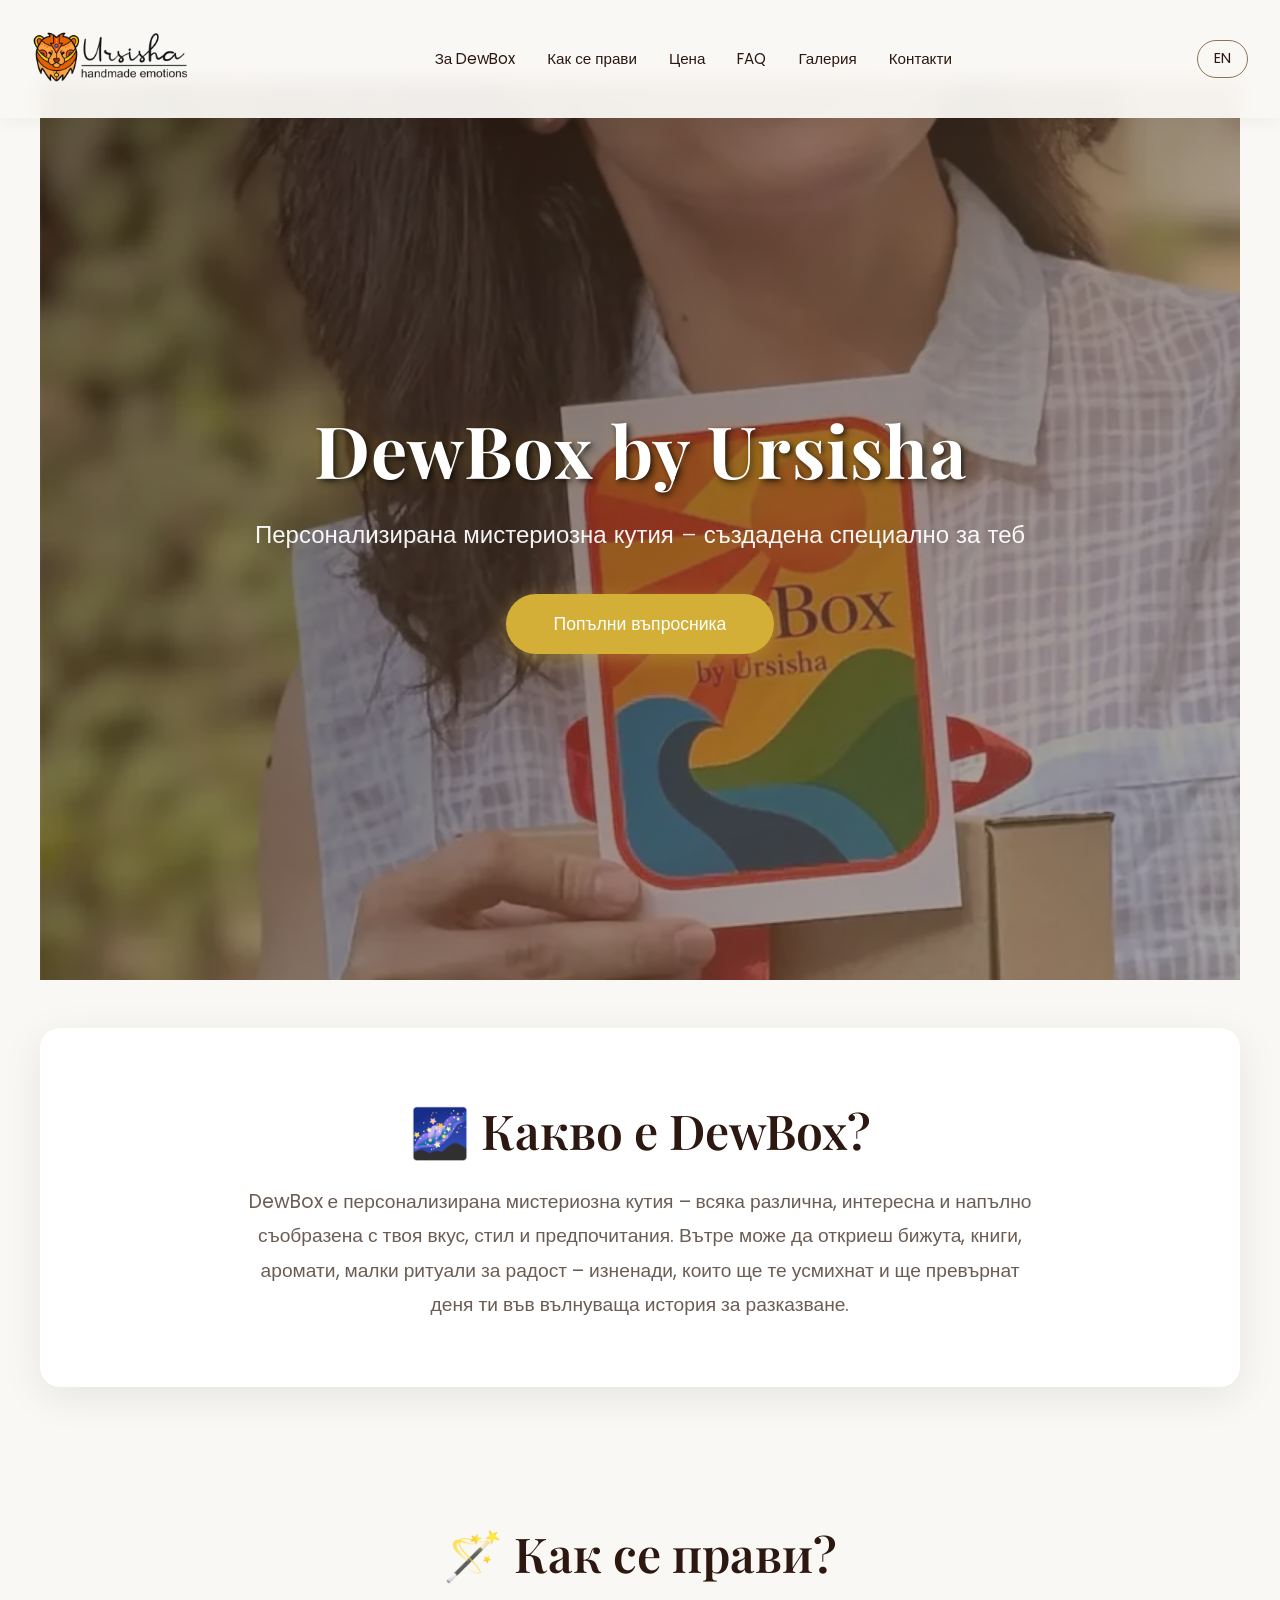
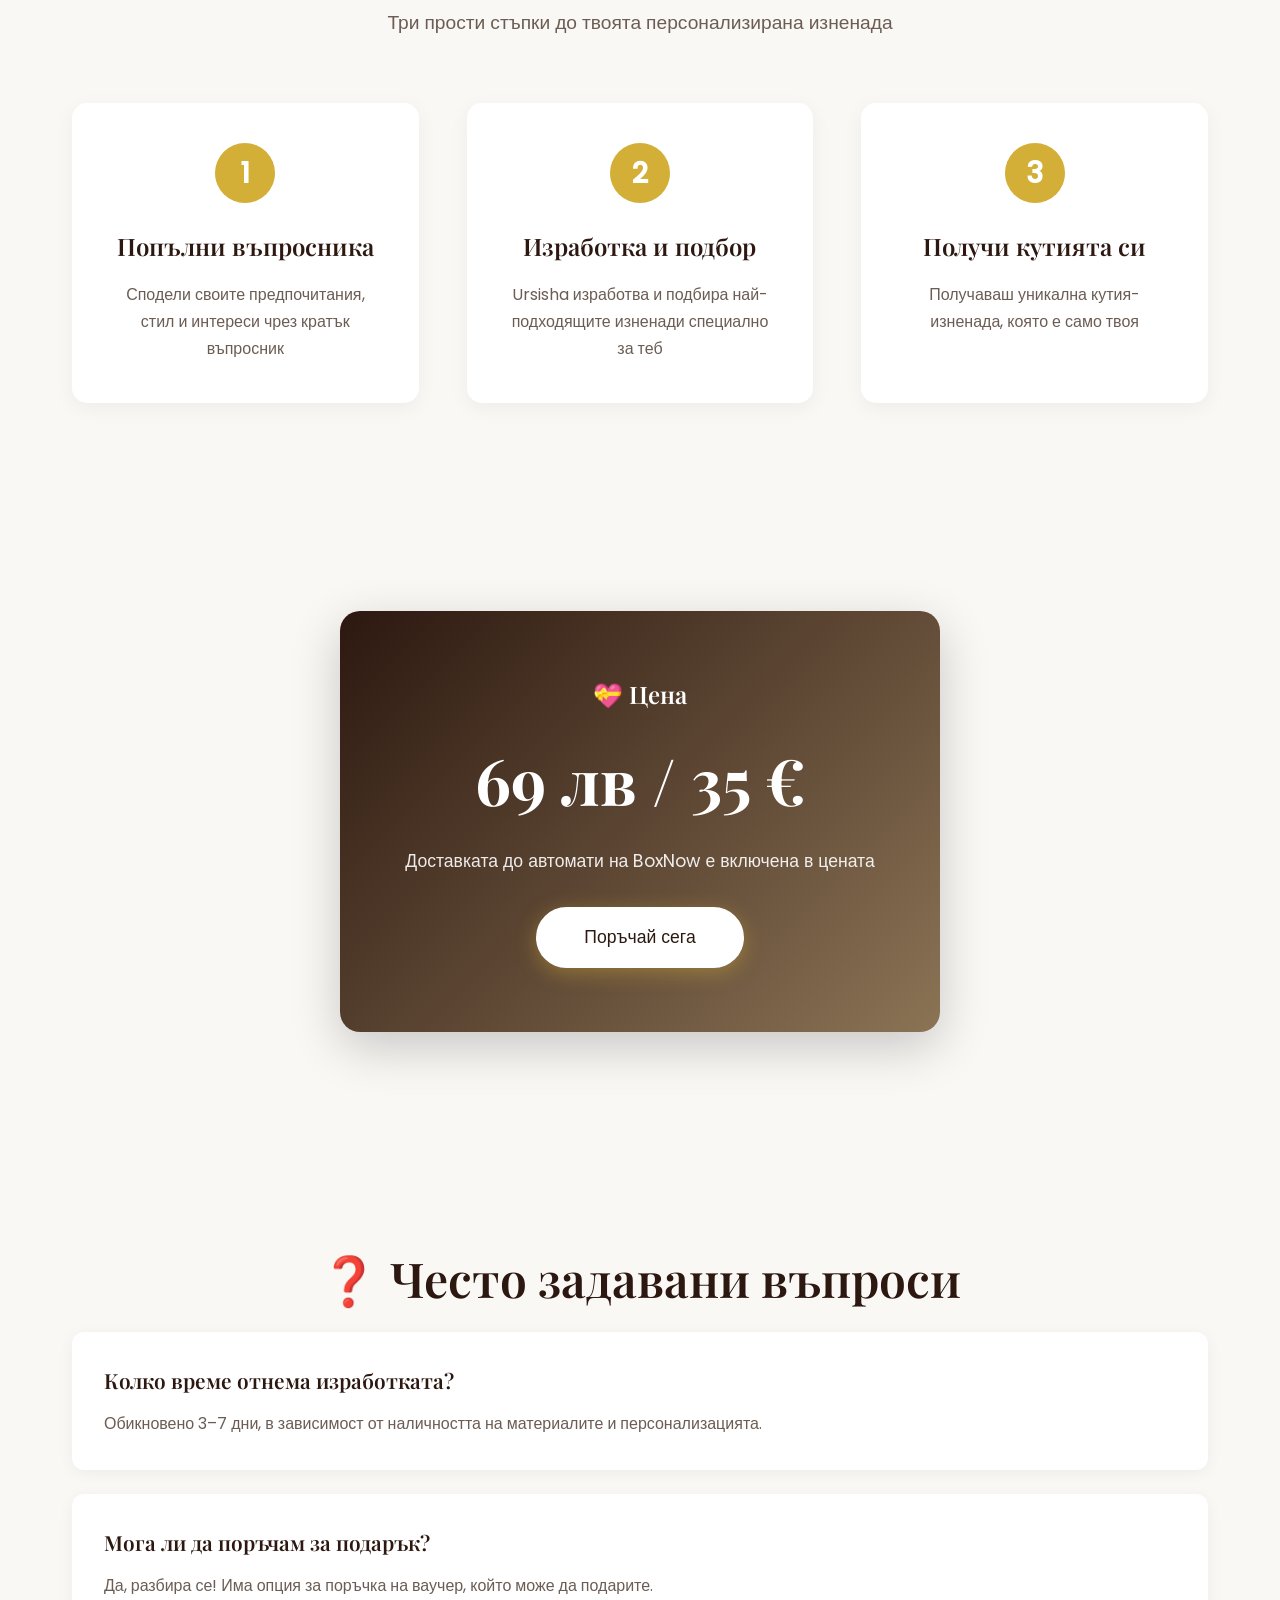
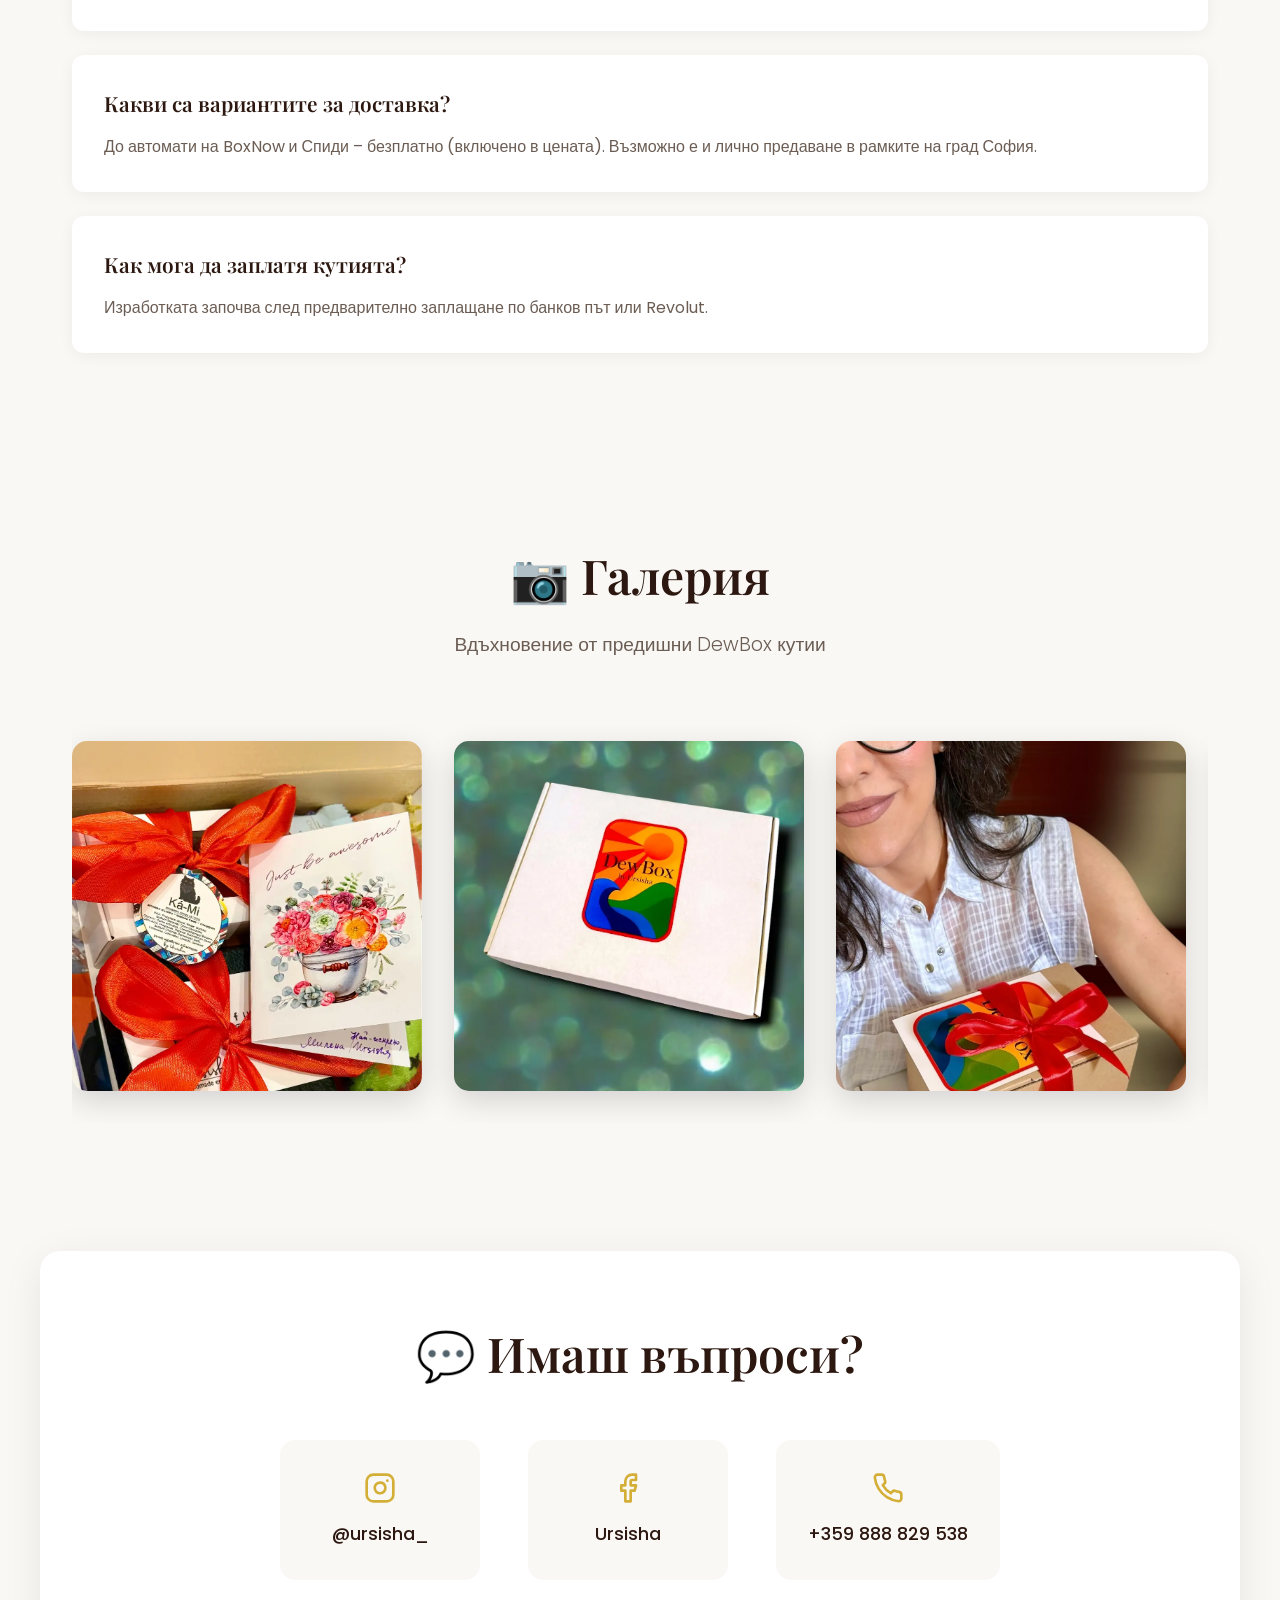
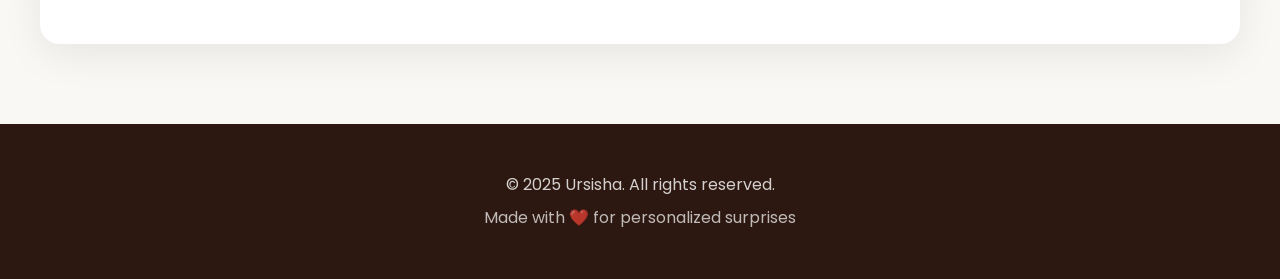
==== commit 9d98de36: "Removing Speedy as an option for free delivery" ====
--- a/index.html
+++ b/index.html
@@ -243,7 +243,7 @@
         <h2>💝 Цена</h2>
         <div class="price-amount">69 лв / 35 €</div>
         <p class="price-description">
-          Доставката до автомати на BoxNow и Спиди е включена в цената
+          Доставката до автомати на BoxNow е включена в цената
         </p>
         <a
           href="https://docs.google.com/forms/d/e/1FAIpQLSe4RmO6APw6d88s1cgk26RI1ptLKJVvBPgyv-P5FHh6_43rCA/viewform"
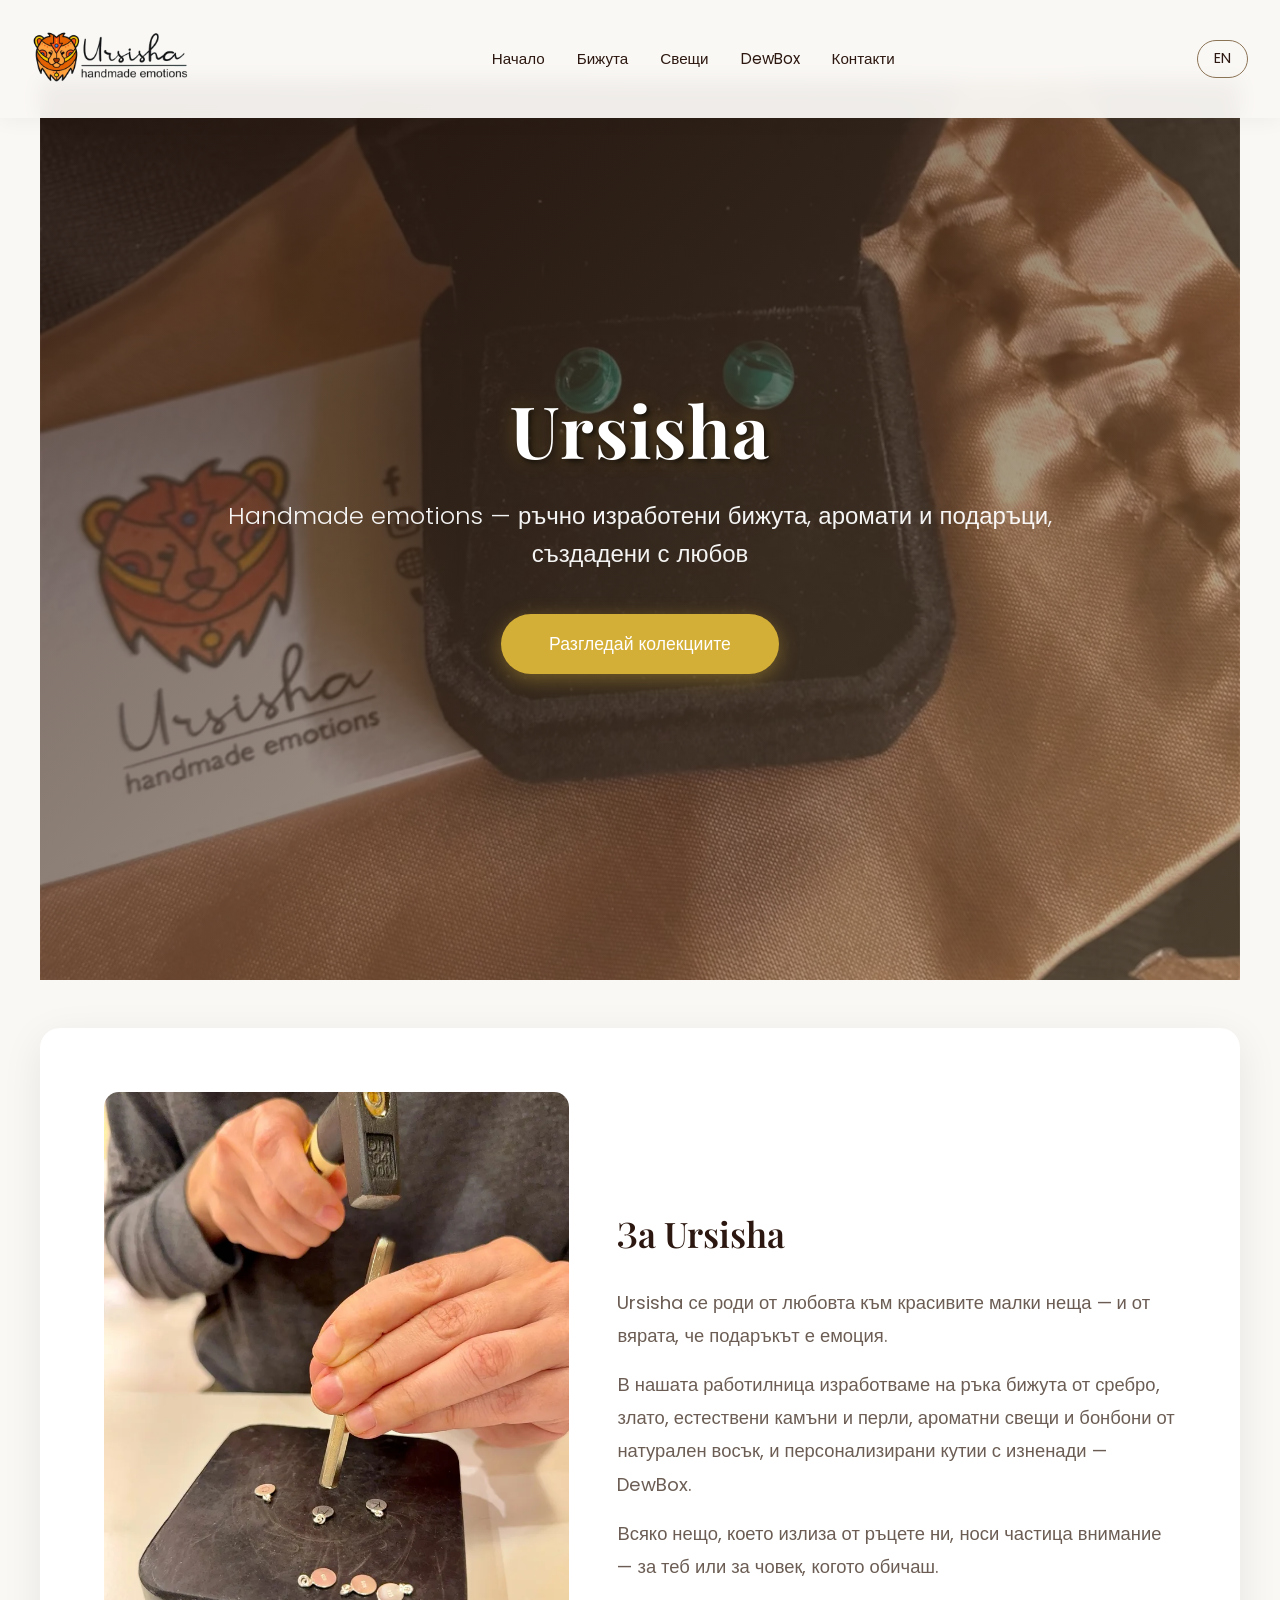
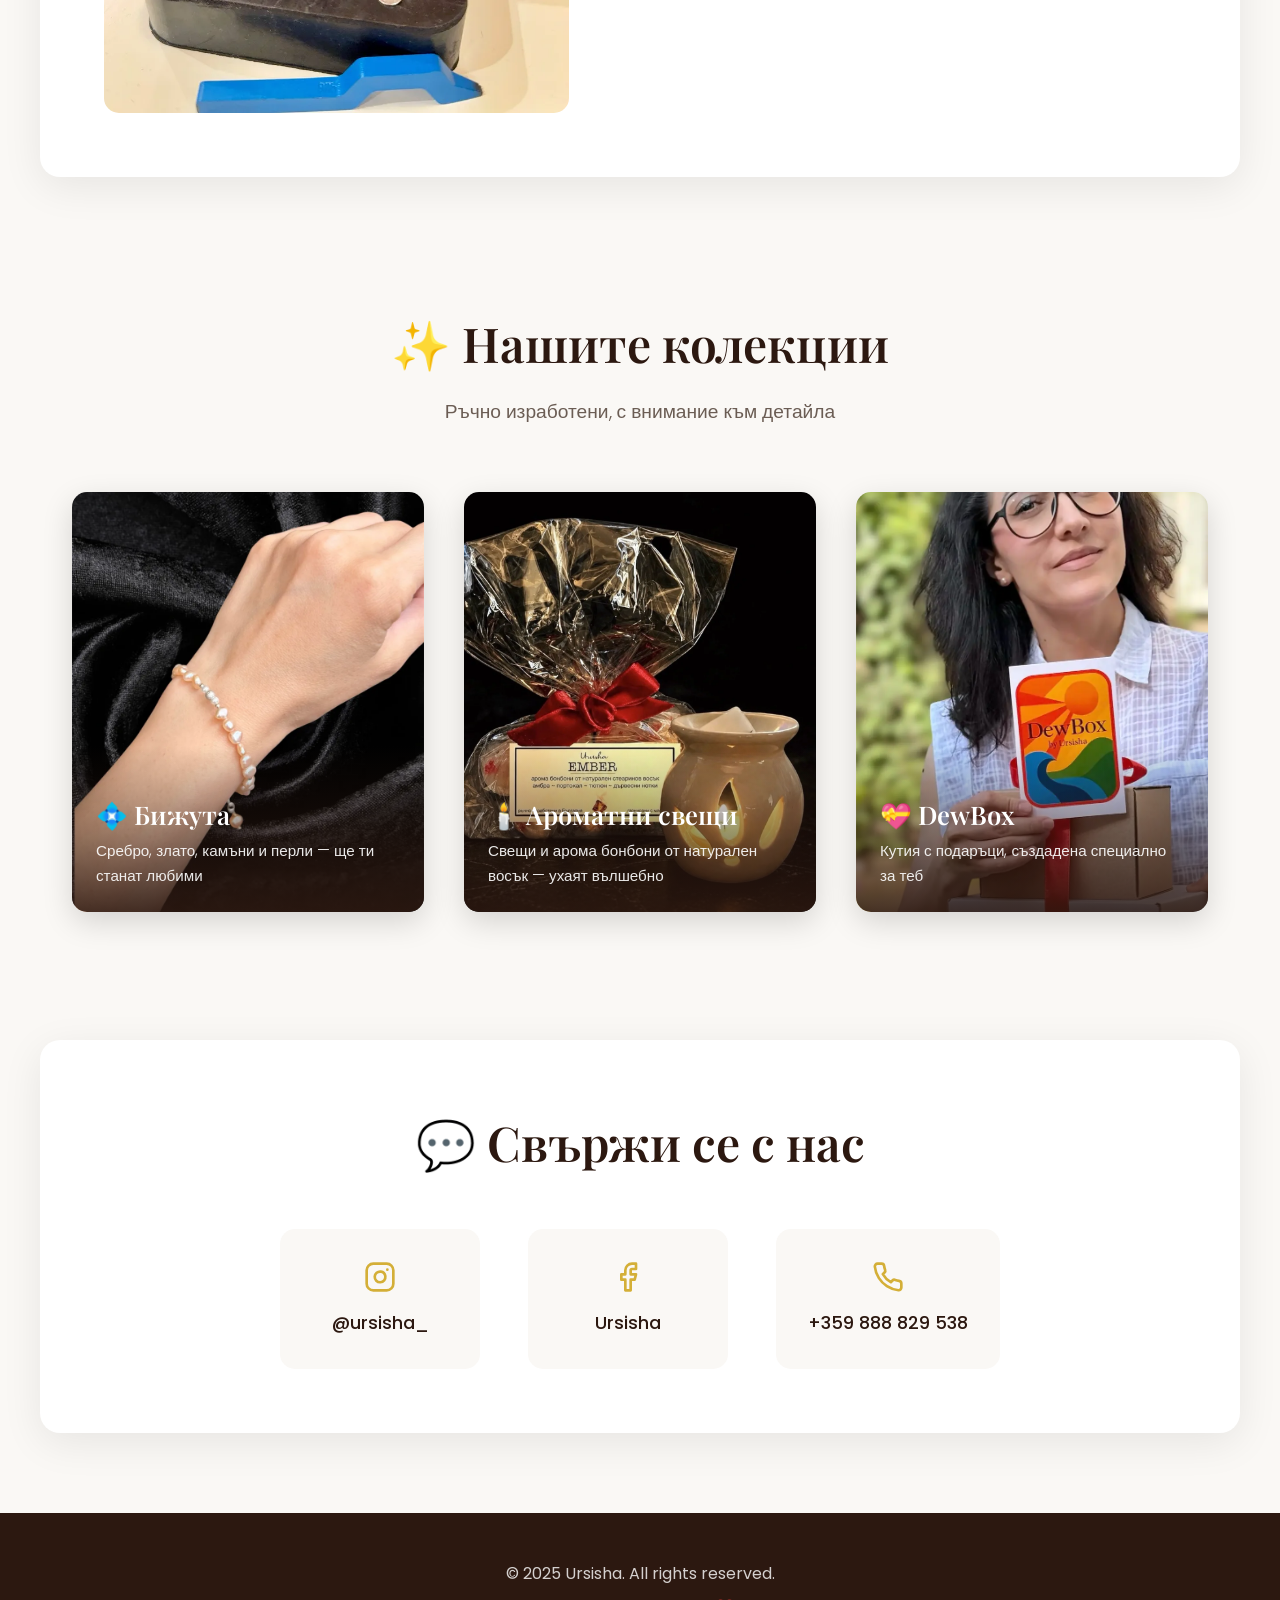
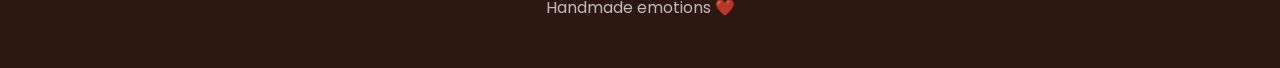
==== commit f85cda7b: "Turn DewBox site into the Ursisha brand site - Move DewBox pages to /dewbox/ and /en/dewbox/, with 3" ====
--- a/index.html
+++ b/index.html
@@ -3,10 +3,10 @@
   <head>
     <meta charset="UTF-8" />
     <meta name="viewport" content="width=device-width, initial-scale=1.0" />
-    <title>DewBox by Ursisha - Персонализирани Мистериозни Кутии</title>
+    <title>Ursisha — Ръчно изработени бижута, ароматни свещи и подаръци</title>
     <meta
       name="description"
-      content="DewBox е персонализирана мистериозна кутия, създадена специално за теб от Ursisha."
+      content="Ursisha — handmade emotions. Ръчно изработени бижута от сребро и естествени камъни, ароматни свещи и бонбони от натурален восък и персонализирани кутии DewBox."
     />
 
     <!-- Favicons -->
@@ -33,56 +33,52 @@
     <link
       rel="preload"
       as="image"
-      href="/assets/hero-poster.webp"
+      href="/assets/home/home-hero.webp"
       fetchpriority="high"
     />
 
     <link rel="stylesheet" href="/styles.css" />
 
     <!-- Canonical + theme -->
-    <link rel="canonical" href="https://dewbox.ursisha.com/" />
+    <link rel="canonical" href="https://ursisha.com/" />
     <meta name="theme-color" content="#2c1810" />
 
     <!-- hreflang -->
-    <link rel="alternate" hreflang="bg" href="https://dewbox.ursisha.com/" />
-    <link rel="alternate" hreflang="en" href="https://dewbox.ursisha.com/en/" />
-    <link
-      rel="alternate"
-      hreflang="x-default"
-      href="https://dewbox.ursisha.com/"
-    />
+    <link rel="alternate" hreflang="bg" href="https://ursisha.com/" />
+    <link rel="alternate" hreflang="en" href="https://ursisha.com/en/" />
+    <link rel="alternate" hreflang="x-default" href="https://ursisha.com/" />
 
     <!-- Open Graph -->
     <meta property="og:type" content="website" />
-    <meta property="og:site_name" content="DewBox by Ursisha" />
+    <meta property="og:site_name" content="Ursisha" />
     <meta
       property="og:title"
-      content="DewBox by Ursisha — Персонализирани Мистериозни Кутии"
+      content="Ursisha — Ръчно изработени бижута, ароматни свещи и подаръци"
     />
     <meta
       property="og:description"
-      content="DewBox е персонализирана мистериозна кутия, създадена специално за теб от Ursisha."
-    />
-    <meta property="og:url" content="https://dewbox.ursisha.com/" />
+      content="Handmade emotions. Бижута от сребро и естествени камъни, ароматни свещи и персонализирани кутии DewBox — ръчна изработка от България."
+    />
+    <meta property="og:url" content="https://ursisha.com/" />
     <meta
       property="og:image"
-      content="https://dewbox.ursisha.com/assets/hero-poster.webp"
-    />
-    <meta property="og:image:width" content="800" />
-    <meta property="og:image:height" content="1420" />
+      content="https://ursisha.com/assets/home/home-hero.webp"
+    />
+    <meta property="og:image:width" content="1280" />
+    <meta property="og:image:height" content="1600" />
     <meta property="og:locale" content="bg_BG" />
     <meta property="og:locale:alternate" content="en_US" />
 
     <!-- Twitter Card -->
     <meta name="twitter:card" content="summary_large_image" />
-    <meta name="twitter:title" content="DewBox by Ursisha" />
+    <meta name="twitter:title" content="Ursisha — handmade emotions" />
     <meta
       name="twitter:description"
-      content="Персонализирана мистериозна кутия, създадена специално за теб."
+      content="Ръчно изработени бижута, ароматни свещи и персонализирани подаръци."
     />
     <meta
       name="twitter:image"
-      content="https://dewbox.ursisha.com/assets/hero-poster.webp"
+      content="https://ursisha.com/assets/home/home-hero.webp"
     />
 
     <!-- Structured data -->
@@ -91,39 +87,24 @@
         "@context": "https://schema.org",
         "@graph": [
           {
-            "@type": "Product",
-            "name": "DewBox by Ursisha",
-            "description": "Персонализирана мистериозна кутия — всяка различна, създадена по твоя вкус, стил и предпочитания.",
-            "image": "https://dewbox.ursisha.com/assets/hero-poster.webp",
-            "url": "https://dewbox.ursisha.com/",
-            "brand": { "@type": "Brand", "name": "Ursisha" },
-            "offers": [
-              {
-                "@type": "Offer",
-                "price": "69",
-                "priceCurrency": "BGN",
-                "availability": "https://schema.org/InStock",
-                "url": "https://dewbox.ursisha.com/#price"
-              },
-              {
-                "@type": "Offer",
-                "price": "35",
-                "priceCurrency": "EUR",
-                "availability": "https://schema.org/InStock",
-                "url": "https://dewbox.ursisha.com/#price"
-              }
-            ]
-          },
-          {
             "@type": "Organization",
+            "@id": "https://ursisha.com/#organization",
             "name": "Ursisha",
-            "url": "https://dewbox.ursisha.com/",
-            "logo": "https://dewbox.ursisha.com/assets/branding/logo_horizontal.webp",
+            "url": "https://ursisha.com/",
+            "logo": "https://ursisha.com/assets/branding/logo_horizontal.webp",
             "telephone": "+359888829538",
+            "slogan": "Handmade emotions",
             "sameAs": [
               "https://instagram.com/ursisha_",
               "https://facebook.com/ursisha"
             ]
+          },
+          {
+            "@type": "WebSite",
+            "name": "Ursisha",
+            "url": "https://ursisha.com/",
+            "inLanguage": ["bg", "en"],
+            "publisher": { "@id": "https://ursisha.com/#organization" }
           }
         ]
       }
@@ -158,11 +139,10 @@
           <span></span>
         </button>
         <ul class="nav-links">
-          <li><a href="#about" onclick="closeMenu()">За DewBox</a></li>
-          <li><a href="#how" onclick="closeMenu()">Как се прави</a></li>
-          <li><a href="#price" onclick="closeMenu()">Цена</a></li>
-          <li><a href="#faq" onclick="closeMenu()">FAQ</a></li>
-          <li><a href="#gallery" onclick="closeMenu()">Галерия</a></li>
+          <li><a href="/" onclick="closeMenu()" aria-current="page">Начало</a></li>
+          <li><a href="/jewelry/" onclick="closeMenu()">Бижута</a></li>
+          <li><a href="/candles/" onclick="closeMenu()">Свещи</a></li>
+          <li><a href="/dewbox/" onclick="closeMenu()">DewBox</a></li>
           <li><a href="#contact" onclick="closeMenu()">Контакти</a></li>
         </ul>
         <a class="lang-switch" href="/en/" hreflang="en">EN</a>
@@ -170,213 +150,98 @@
     </header>
 
     <section class="hero">
-      <video
-        class="hero-video"
-        autoplay
-        muted
-        loop
-        playsinline
-        preload="none"
-        poster="/assets/hero-poster.webp"
+      <img
+        class="hero-img"
+        src="/assets/home/home-hero.webp"
+        alt="Ръчно изработени бижута Ursisha в кадифена кутия"
         width="1280"
-        height="720"
-      >
-        <source src="/assets/dewbox-hero.mp4" type="video/mp4" />
-      </video>
+        height="1600"
+        fetchpriority="high"
+      />
       <div class="hero-overlay"></div>
       <div class="hero-content">
-        <h1>DewBox by Ursisha</h1>
+        <h1>Ursisha</h1>
         <p class="hero-subtitle">
-          Персонализирана мистериозна кутия – създадена специално за теб
+          Handmade emotions — ръчно изработени бижута, аромати и подаръци,
+          създадени с любов
         </p>
-        <a
-          href="https://docs.google.com/forms/d/e/1FAIpQLSe4RmO6APw6d88s1cgk26RI1ptLKJVvBPgyv-P5FHh6_43rCA/viewform"
-          target="_blank"
-          class="cta-button"
-          >Попълни въпросника</a
-        >
+        <a href="#collections" class="cta-button">Разгледай колекциите</a>
       </div>
     </section>
 
-    <section id="about" class="about">
-      <h2 class="section-title">🌌 Какво е DewBox?</h2>
-      <p>
-        DewBox е персонализирана мистериозна кутия – всяка различна, интересна и
-        напълно съобразена с твоя вкус, стил и предпочитания. Вътре може да
-        откриеш бижута, книги, аромати, малки ритуали за радост – изненади,
-        които ще те усмихнат и ще превърнат деня ти във вълнуваща история за
-        разказване.
-      </p>
-    </section>
-
-    <section id="how">
-      <h2 class="section-title">🪄 Как се прави?</h2>
-      <p class="section-subtitle">
-        Три прости стъпки до твоята персонализирана изненада
-      </p>
-      <div class="steps">
-        <div class="step">
-          <div class="step-number">1</div>
-          <h3>Попълни въпросника</h3>
-          <p>
-            Сподели своите предпочитания, стил и интереси чрез кратък въпросник
-          </p>
-        </div>
-        <div class="step">
-          <div class="step-number">2</div>
-          <h3>Изработка и подбор</h3>
-          <p>
-            Ursisha изработва и подбира най-подходящите изненади специално за
-            теб
-          </p>
-        </div>
-        <div class="step">
-          <div class="step-number">3</div>
-          <h3>Получи кутията си</h3>
-          <p>Получаваш уникална кутия-изненада, която е само твоя</p>
-        </div>
-      </div>
-    </section>
-
-    <section id="price">
-      <div class="price-box">
-        <h2>💝 Цена</h2>
-        <div class="price-amount">69 лв / 35 €</div>
-        <p class="price-description">
-          Доставката до автомати на BoxNow е включена в цената
+    <section id="about" class="story">
+      <img
+        src="/assets/home/workshop.webp"
+        alt="Ръчна изработка на сребърни бижута в работилницата на Ursisha"
+        loading="lazy"
+        width="810"
+        height="1080"
+      />
+      <div>
+        <h2>За Ursisha</h2>
+        <p>
+          Ursisha се роди от любовта към красивите малки неща — и от вярата, че
+          подаръкът е емоция.
         </p>
-        <a
-          href="https://docs.google.com/forms/d/e/1FAIpQLSe4RmO6APw6d88s1cgk26RI1ptLKJVvBPgyv-P5FHh6_43rCA/viewform"
-          target="_blank"
-          class="cta-button"
-          style="background: white; color: var(--primary-color); margin-top: 2rem"
-          >Поръчай сега</a
-        >
-      </div>
-    </section>
-
-    <section id="faq">
-      <h2 class="section-title">❓ Често задавани въпроси</h2>
-      <div class="faq-item">
-        <h3>Колко време отнема изработката?</h3>
         <p>
-          Обикновено 3–7 дни, в зависимост от наличността на материалите и
-          персонализацията.
+          В нашата работилница изработваме на ръка бижута от сребро, злато, естествени камъни и перли, ароматни свещи и бонбони от
+          натурален восък, и персонализирани кутии с изненади — DewBox.
         </p>
-      </div>
-      <div class="faq-item">
-        <h3>Мога ли да поръчам за подарък?</h3>
         <p>
-          Да, разбира се! Има опция за поръчка на ваучер, който може да
-          подарите.
-        </p>
-      </div>
-      <div class="faq-item">
-        <h3>Какви са вариантите за доставка?</h3>
-        <p>
-          До автомати на BoxNow и Спиди – безплатно (включено в цената).
-          Възможно е и лично предаване в рамките на град София.
-        </p>
-      </div>
-      <div class="faq-item">
-        <h3>Как мога да заплатя кутията?</h3>
-        <p>
-          Изработката започва след предварително заплащане по банков път или
-          Revolut.
+          Всяко нещо, което излиза от ръцете ни, носи частица внимание — за
+          теб или за човек, когото обичаш.
         </p>
       </div>
     </section>
 
-    <section id="gallery">
-      <h2 class="section-title">📷 Галерия</h2>
-      <p class="section-subtitle">Вдъхновение от предишни DewBox кутии</p>
-      <div class="gallery">
-        <div class="gallery-item">
-          <img
-            src="/assets/sample1.webp"
-            alt="DewBox пример 1"
+    <section id="collections">
+      <h2 class="section-title">✨ Нашите колекции</h2>
+      <p class="section-subtitle">Ръчно изработени, с внимание към детайла</p>
+      <div class="collections-grid">
+        <a href="/jewelry/" class="collection-card">
+          <img
+            src="/assets/jewelry/jewelry-1.webp"
+            alt="Гривна от естествени перли — ръчно изработени бижута Ursisha"
             loading="lazy"
-            width="1000"
-            height="1777"
-          />
-        </div>
-        <div class="gallery-item">
-          <img
-            src="/assets/sample2.webp"
-            alt="DewBox пример 2"
-            loading="lazy"
-            width="959"
-            height="1705"
-          />
-        </div>
-        <div class="gallery-item">
-          <img
-            src="/assets/sample3.webp"
-            alt="DewBox пример 3"
-            loading="lazy"
-            width="1067"
-            height="1640"
-          />
-        </div>
-        <div class="gallery-item">
-          <img
-            src="/assets/sample4.webp"
-            alt="DewBox пример 4"
+            width="864"
+            height="1080"
+          />
+          <div class="collection-card-label">
+            <h3>💠 Бижута</h3>
+            <p>Сребро, злато, камъни и перли — ще ти станат любими</p>
+          </div>
+        </a>
+        <a href="/candles/" class="collection-card">
+          <img
+            src="/assets/candles/candles-hero.webp"
+            alt="Ароматни бонбони EMBER с керамична арома лампа"
             loading="lazy"
             width="1080"
-            height="1440"
-          />
-        </div>
-        <div class="gallery-item">
-          <img
-            src="/assets/sample5.webp"
-            alt="DewBox пример 5"
+            height="1350"
+          />
+          <div class="collection-card-label">
+            <h3>🕯️ Ароматни свещи</h3>
+            <p>Свещи и арома бонбони от натурален восък — ухаят вълшебно</p>
+          </div>
+        </a>
+        <a href="/dewbox/" class="collection-card">
+          <img
+            src="/assets/hero-poster.webp"
+            alt="DewBox — персонализирана кутия с подаръци"
             loading="lazy"
-            width="1000"
-            height="1333"
-          />
-        </div>
-        <div class="gallery-item">
-          <img
-            src="/assets/sample6.webp"
-            alt="DewBox пример 6"
-            loading="lazy"
-            width="1000"
-            height="1333"
-          />
-        </div>
-        <div class="gallery-item">
-          <img
-            src="/assets/sample7.webp"
-            alt="DewBox пример 7"
-            loading="lazy"
-            width="1000"
-            height="1250"
-          />
-        </div>
-        <div class="gallery-item">
-          <img
-            src="/assets/sample8.webp"
-            alt="DewBox пример 8"
-            loading="lazy"
-            width="1000"
-            height="1777"
-          />
-        </div>
-        <div class="gallery-item">
-          <img
-            src="/assets/sample9.webp"
-            alt="DewBox пример 9"
-            loading="lazy"
-            width="1000"
-            height="1775"
-          />
-        </div>
+            width="800"
+            height="1420"
+          />
+          <div class="collection-card-label">
+            <h3>💝 DewBox</h3>
+            <p>Кутия с подаръци, създадена специално за теб</p>
+          </div>
+        </a>
       </div>
     </section>
 
     <section id="contact" class="contact">
-      <h2 class="section-title">💬 Имаш въпроси?</h2>
+      <h2 class="section-title">💬 Свържи се с нас</h2>
       <div class="contact-info">
         <a
           href="https://instagram.com/ursisha_"
@@ -446,18 +311,9 @@
     <footer>
       <p>&copy; 2025 Ursisha. All rights reserved.</p>
       <p style="margin-top: 0.5rem; opacity: 0.7">
-        Made with ❤️ for personalized surprises
+        Handmade emotions ❤️
       </p>
     </footer>
-
-    <!-- Lightbox Modal -->
-    <div id="lightbox" class="lightbox">
-      <span class="lightbox-close">&times;</span>
-      <img class="lightbox-content" id="lightbox-img" />
-      <div class="lightbox-caption" id="lightbox-caption"></div>
-      <button class="lightbox-prev">&#10094;</button>
-      <button class="lightbox-next">&#10095;</button>
-    </div>
 
     <script>
       // Mobile menu toggle
@@ -494,61 +350,6 @@
           }
         });
       });
-
-      // Lightbox
-      const lightbox = document.getElementById("lightbox");
-      const lightboxImg = document.getElementById("lightbox-img");
-      const lightboxCaption = document.getElementById("lightbox-caption");
-      const closeBtn = document.querySelector(".lightbox-close");
-      const prevBtn = document.querySelector(".lightbox-prev");
-      const nextBtn = document.querySelector(".lightbox-next");
-      const galleryImages = Array.from(
-        document.querySelectorAll(".gallery-item img")
-      );
-      let currentImageIndex = 0;
-
-      function showImage(index) {
-        currentImageIndex = index;
-        lightboxImg.src = galleryImages[index].src;
-        lightboxCaption.textContent = galleryImages[index].alt;
-      }
-
-      function openLightbox(index) {
-        showImage(index);
-        lightbox.style.display = "flex";
-        document.body.style.overflow = "hidden";
-      }
-
-      function closeLightbox() {
-        lightbox.style.display = "none";
-        document.body.style.overflow = "auto";
-      }
-
-      function changeImage(direction) {
-        const next =
-          (currentImageIndex + direction + galleryImages.length) %
-          galleryImages.length;
-        showImage(next);
-      }
-
-      document.addEventListener("click", function (e) {
-        const img = e.target.closest(".gallery-item img");
-        if (img) openLightbox(galleryImages.indexOf(img));
-      });
-
-      closeBtn.addEventListener("click", closeLightbox);
-      lightbox.addEventListener("click", function (e) {
-        if (e.target === lightbox) closeLightbox();
-      });
-      prevBtn.addEventListener("click", () => changeImage(-1));
-      nextBtn.addEventListener("click", () => changeImage(1));
-
-      document.addEventListener("keydown", function (e) {
-        if (lightbox.style.display !== "flex") return;
-        if (e.key === "Escape") closeLightbox();
-        if (e.key === "ArrowLeft") changeImage(-1);
-        if (e.key === "ArrowRight") changeImage(1);
-      });
     </script>
   </body>
 </html>
--- a/styles.css
+++ b/styles.css
@@ -354,6 +354,109 @@
 .cta-button:hover {
   transform: translateY(-3px);
   box-shadow: 0 8px 30px rgba(212, 175, 55, 0.6);
+}
+
+.hero-img {
+  position: absolute;
+  top: 0;
+  left: 0;
+  width: 100%;
+  height: 100%;
+  object-fit: cover;
+  z-index: -1;
+}
+
+.hero-short {
+  height: 65vh;
+  min-height: 420px;
+}
+
+/* Collection Cards (home) */
+.collections-grid {
+  display: grid;
+  grid-template-columns: repeat(auto-fit, minmax(280px, 1fr));
+  gap: 2.5rem;
+  margin-top: 3rem;
+}
+
+.collection-card {
+  position: relative;
+  display: block;
+  border-radius: 15px;
+  overflow: hidden;
+  box-shadow: 0 10px 30px rgba(0, 0, 0, 0.15);
+  text-decoration: none;
+  transition: transform 0.3s;
+}
+
+.collection-card:hover {
+  transform: translateY(-10px);
+}
+
+.collection-card img {
+  width: 100%;
+  height: 420px;
+  object-fit: cover;
+  display: block;
+  transition: transform 0.5s;
+}
+
+.collection-card:hover img {
+  transform: scale(1.05);
+}
+
+.collection-card-label {
+  position: absolute;
+  left: 0;
+  right: 0;
+  bottom: 0;
+  padding: 3rem 1.5rem 1.5rem;
+  background: linear-gradient(transparent, rgba(44, 24, 16, 0.88));
+  color: white;
+}
+
+.collection-card-label h3 {
+  font-size: 1.6rem;
+  margin-bottom: 0.3rem;
+}
+
+.collection-card-label p {
+  font-size: 0.95rem;
+  opacity: 0.9;
+  font-weight: 300;
+}
+
+/* Story (about) section with image */
+.story {
+  display: grid;
+  grid-template-columns: 1fr 1.2fr;
+  gap: 3rem;
+  align-items: center;
+  background: white;
+  border-radius: 20px;
+  padding: 4rem;
+  margin: 3rem auto;
+  box-shadow: 0 10px 40px rgba(0, 0, 0, 0.08);
+}
+
+.story img {
+  width: 100%;
+  height: auto;
+  border-radius: 15px;
+  display: block;
+}
+
+.story h2 {
+  font-size: 2.2rem;
+  color: var(--primary-color);
+  margin-bottom: 1.5rem;
+}
+
+.story p {
+  font-size: 1.15rem;
+  line-height: 1.8;
+  color: var(--text-light);
+  margin-bottom: 1rem;
 }
 
 /* Section Styling */
@@ -848,6 +951,16 @@
     padding: 2rem;
   }
 
+  .story {
+    grid-template-columns: 1fr;
+    padding: 2rem;
+    gap: 2rem;
+  }
+
+  .collection-card img {
+    height: 320px;
+  }
+
   .contact-info {
     flex-direction: column;
     gap: 1.5rem;
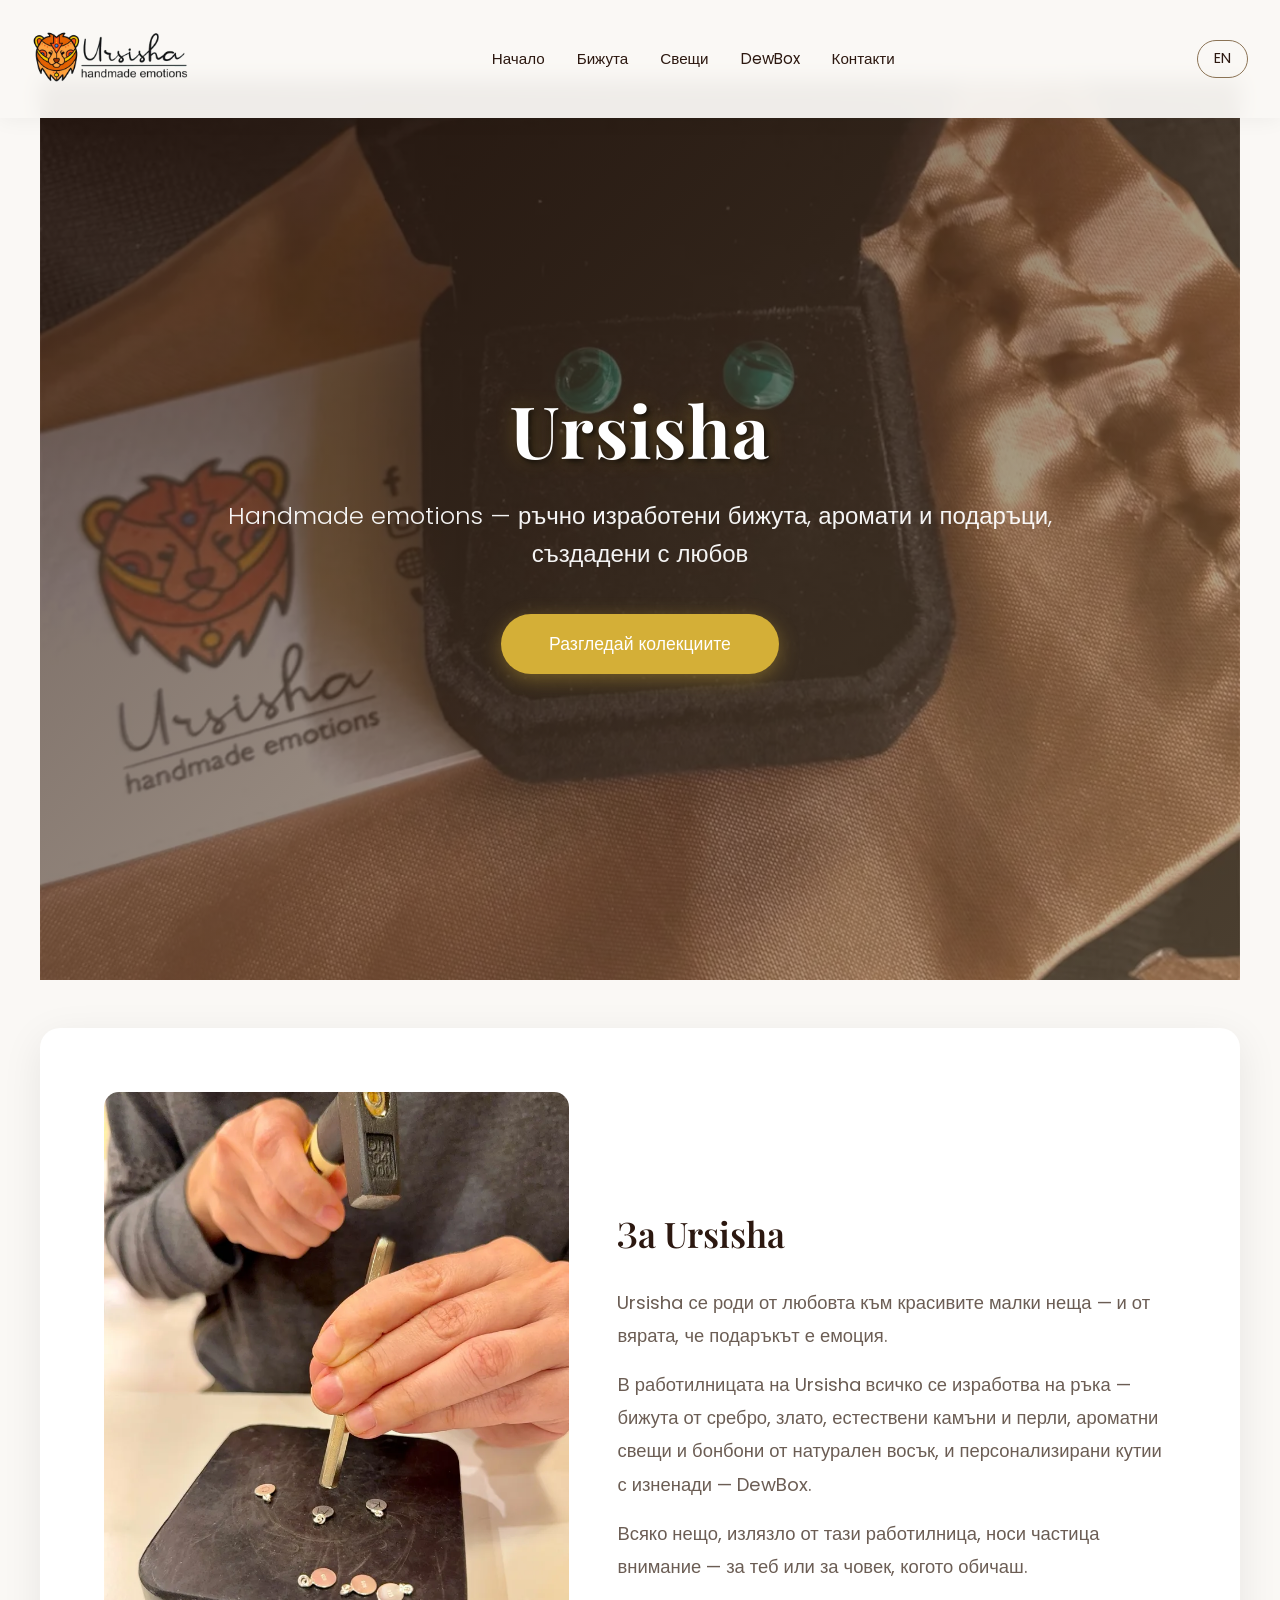
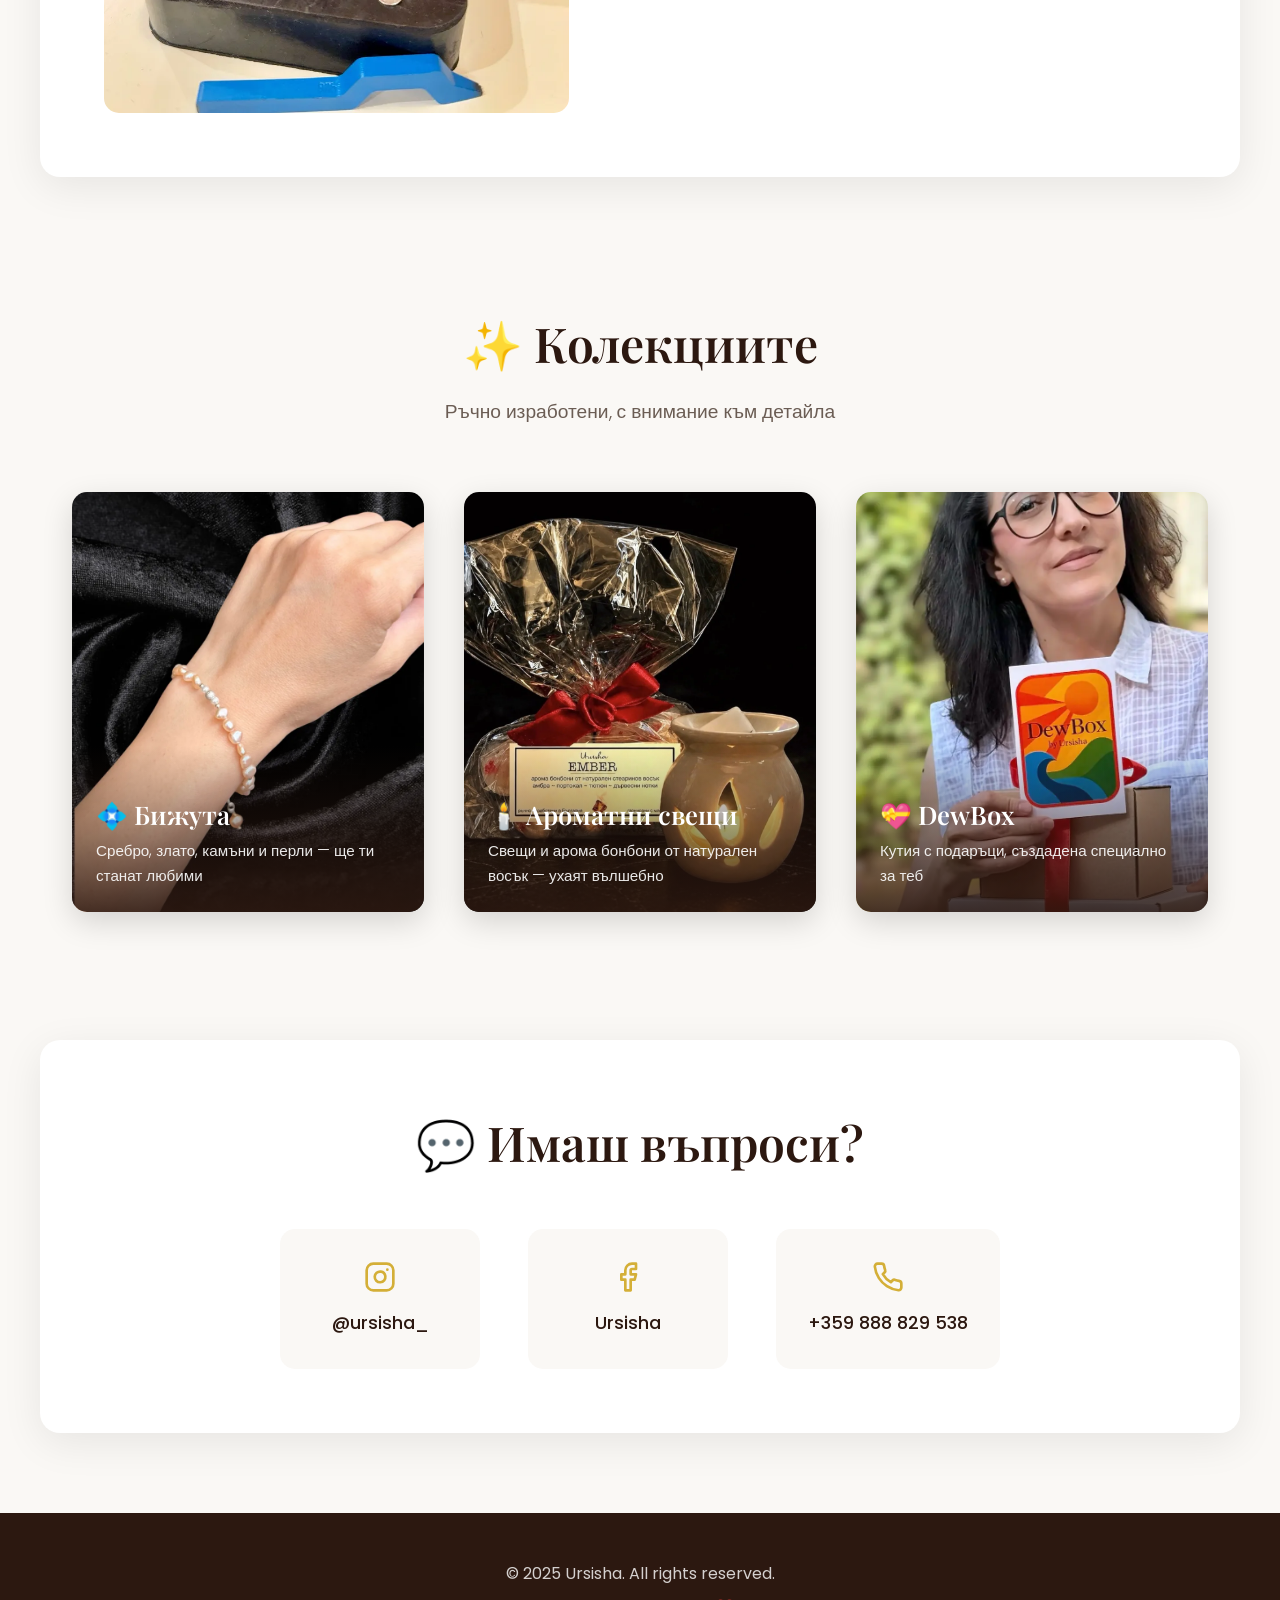
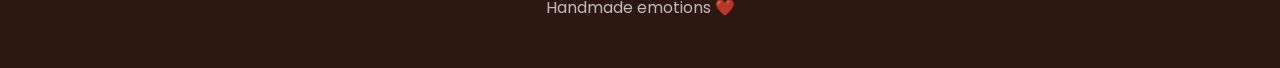
==== commit b2f7806b: "Rework site copy to neutral single-maker voice Replace plural first-person phrasing (we/our/us, ни/н" ====
--- a/index.html
+++ b/index.html
@@ -184,18 +184,16 @@
           подаръкът е емоция.
         </p>
         <p>
-          В нашата работилница изработваме на ръка бижута от сребро, злато, естествени камъни и перли, ароматни свещи и бонбони от
-          натурален восък, и персонализирани кутии с изненади — DewBox.
+          В работилницата на Ursisha всичко се изработва на ръка — бижута от сребро, злато, естествени камъни и перли, ароматни свещи и бонбони от натурален восък, и персонализирани кутии с изненади — DewBox.
         </p>
         <p>
-          Всяко нещо, което излиза от ръцете ни, носи частица внимание — за
-          теб или за човек, когото обичаш.
+          Всяко нещо, излязло от тази работилница, носи частица внимание — за теб или за човек, когото обичаш.
         </p>
       </div>
     </section>
 
     <section id="collections">
-      <h2 class="section-title">✨ Нашите колекции</h2>
+      <h2 class="section-title">✨ Колекциите</h2>
       <p class="section-subtitle">Ръчно изработени, с внимание към детайла</p>
       <div class="collections-grid">
         <a href="/jewelry/" class="collection-card">
@@ -241,7 +239,7 @@
     </section>
 
     <section id="contact" class="contact">
-      <h2 class="section-title">💬 Свържи се с нас</h2>
+      <h2 class="section-title">💬 Имаш въпроси?</h2>
       <div class="contact-info">
         <a
           href="https://instagram.com/ursisha_"
